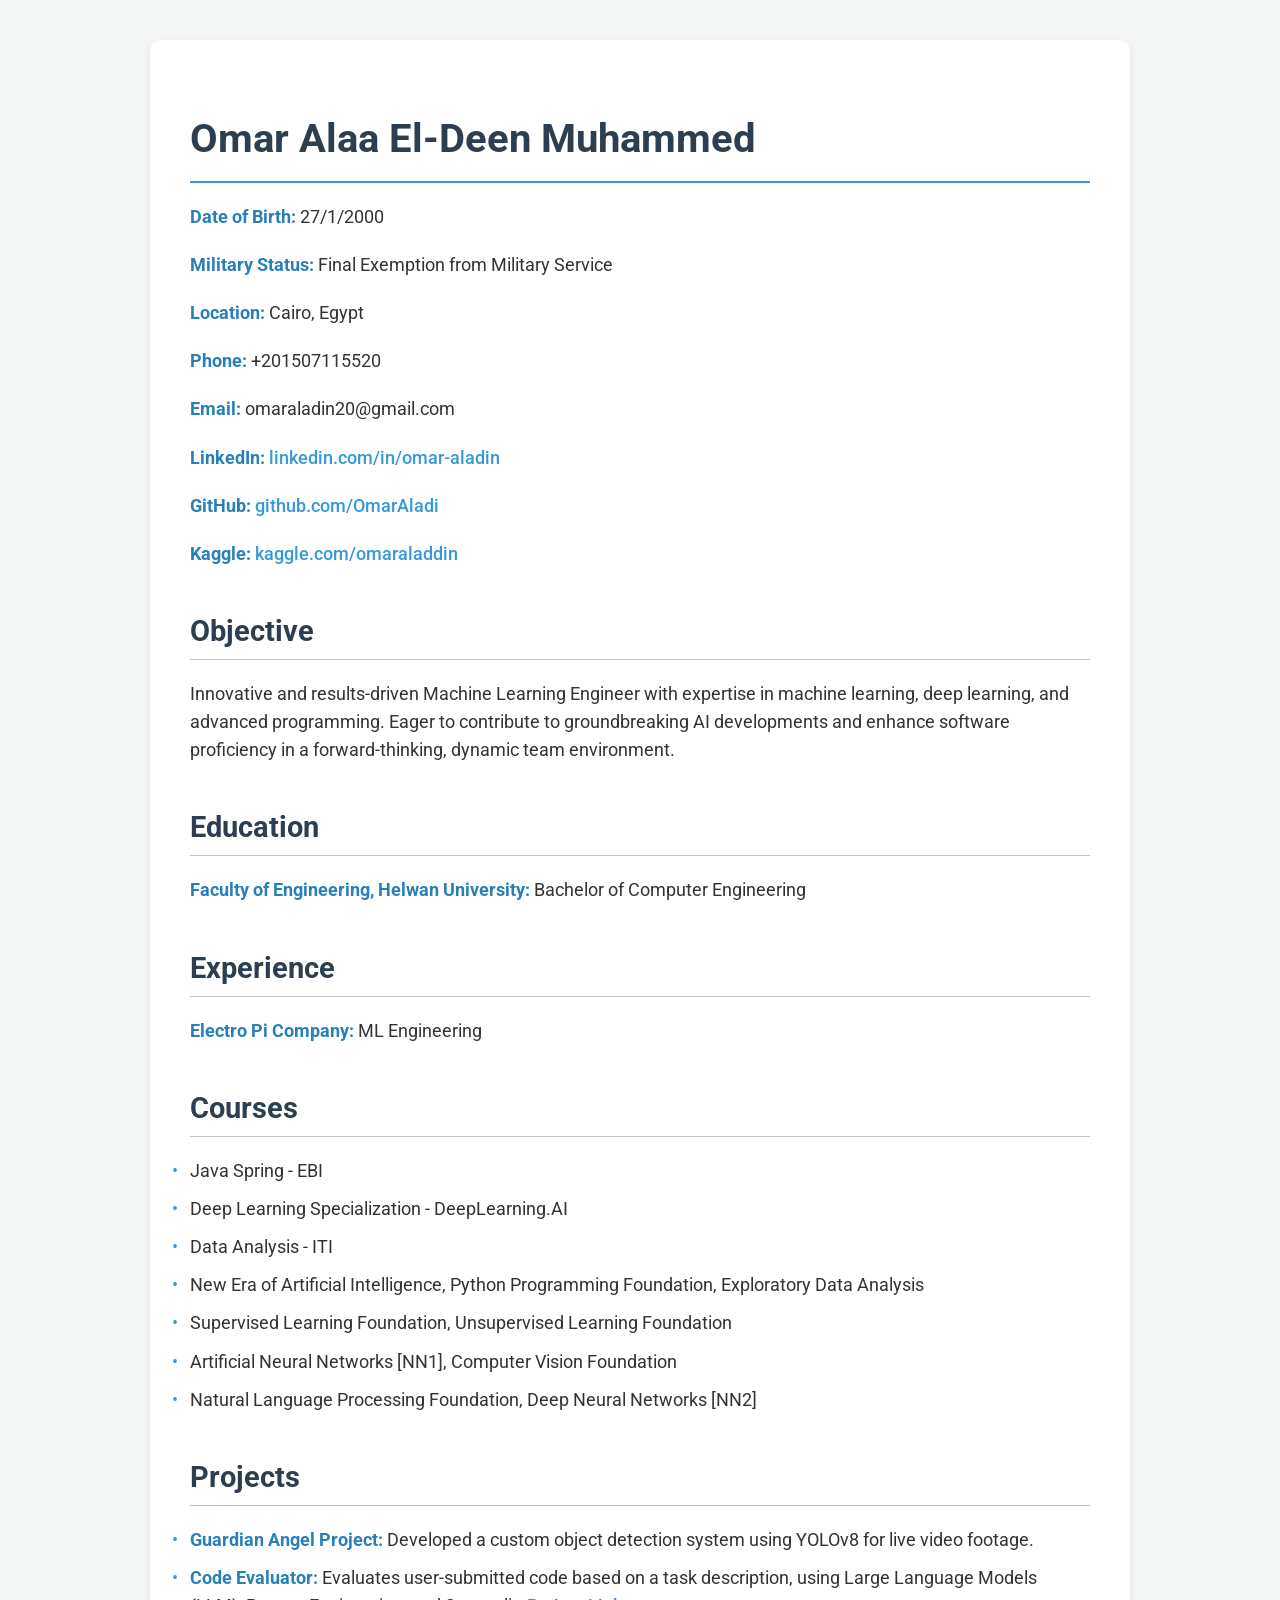
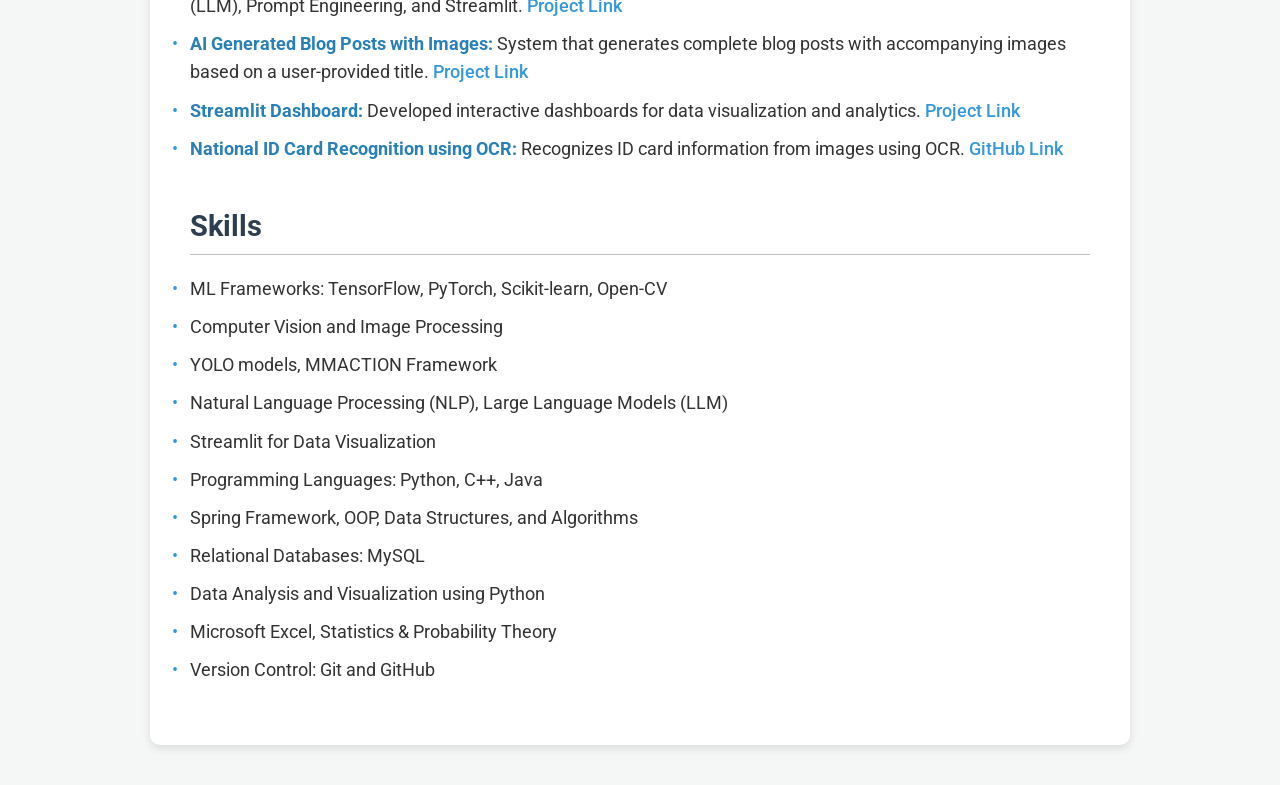
==== index.html @ e7fbd995 "Update index.html" ====
<!DOCTYPE html>
<html lang="en">
<head>
    <meta charset="UTF-8">
    <meta name="viewport" content="width=device-width, initial-scale=1.0">
    <meta http-equiv="X-UA-Compatible" content="ie=edge">
    <title>Omar Alaa El-Deen Muhammed - CV</title>
    <link href="https://fonts.googleapis.com/css2?family=Roboto:wght@400;500;700&display=swap" rel="stylesheet">
    <link rel="stylesheet" href="styles.css">
</head>
<body>
    <div class="container">
        <h1>Omar Alaa El-Deen Muhammed</h1>
        <p><strong>Date of Birth:</strong> 27/1/2000</p>
        <p><strong>Military Status:</strong> Final Exemption from Military Service</p>
        <p><strong>Location:</strong> Cairo, Egypt</p>
        <p><strong>Phone:</strong> +201507115520</p>
        <p><strong>Email:</strong> omaraladin20@gmail.com</p>
        <p><strong>LinkedIn:</strong> <a href="https://www.linkedin.com/in/omar-aladin/">linkedin.com/in/omar-aladin</a></p>
        <p><strong>GitHub:</strong> <a href="https://github.com/OmarAladi">github.com/OmarAladi</a></p>
        <p><strong>Kaggle:</strong> <a href="https://www.kaggle.com/omaraladdin">kaggle.com/omaraladdin</a></p>
        
        <h2>Objective</h2>
        <p>Innovative and results-driven Machine Learning Engineer with expertise in machine learning, deep learning, and advanced programming. Eager to contribute to groundbreaking AI developments and enhance software proficiency in a forward-thinking, dynamic team environment.</p>
        
        <h2>Education</h2>
        <p><strong>Faculty of Engineering, Helwan University:</strong> Bachelor of Computer Engineering</p>
        
        <h2>Experience</h2>
        <p><strong>Electro Pi Company:</strong> ML Engineering</p>
        
        <h2>Courses</h2>
        <ul>
            <li>Java Spring - EBI</li>
            <li>Deep Learning Specialization - DeepLearning.AI</li>
            <li>Data Analysis - ITI</li>
            <li>New Era of Artificial Intelligence, Python Programming Foundation, Exploratory Data Analysis</li>
            <li>Supervised Learning Foundation, Unsupervised Learning Foundation</li>
            <li>Artificial Neural Networks [NN1], Computer Vision Foundation</li>
            <li>Natural Language Processing Foundation, Deep Neural Networks [NN2]</li>
        </ul>
        
        <h2>Projects</h2>
        <ul>
            <li><strong>Guardian Angel Project:</strong> Developed a custom object detection system using YOLOv8 for live video footage.</li>
            <li><strong>Code Evaluator:</strong> Evaluates user-submitted code based on a task description, using Large Language Models (LLM), Prompt Engineering, and Streamlit. <a href="https://colab.research.google.com/drive/1_5b4Rm7CIrfnYwWWE14Vo4qvQUPVs8oF?usp=sharing">Project Link</a></li>
            <li><strong>AI Generated Blog Posts with Images:</strong> System that generates complete blog posts with accompanying images based on a user-provided title. <a href="https://colab.research.google.com/drive/1nRB_uBbHyVtW0oxpbiqh7F8wkP08DDpY?usp=drive_link">Project Link</a></li>
            <li><strong>Streamlit Dashboard:</strong> Developed interactive dashboards for data visualization and analytics. <a href="https://drive.google.com/drive/folders/1CLEYONPaHRPM6afLbDZYNGp6xS1i6_3S?usp=sharing">Project Link</a></li>
            <li><strong>National ID Card Recognition using OCR:</strong> Recognizes ID card information from images using OCR. <a href="https://github.com/OmarAladi/National-ID-Card-Recognition-using-OCR">GitHub Link</a></li>
        </ul>
        
        <h2>Skills</h2>
        <ul>
            <li>ML Frameworks: TensorFlow, PyTorch, Scikit-learn, Open-CV</li>
            <li>Computer Vision and Image Processing</li>
            <li>YOLO models, MMACTION Framework</li>
            <li>Natural Language Processing (NLP), Large Language Models (LLM)</li>
            <li>Streamlit for Data Visualization</li>
            <li>Programming Languages: Python, C++, Java</li>
            <li>Spring Framework, OOP, Data Structures, and Algorithms</li>
            <li>Relational Databases: MySQL</li>
            <li>Data Analysis and Visualization using Python</li>
            <li>Microsoft Excel, Statistics & Probability Theory</li>
            <li>Version Control: Git and GitHub</li>
        </ul>
    </div>
</body>
</html>
---- styles.css ----
/* إعدادات عامة */
body {
    font-family: 'Roboto', Arial, sans-serif;
    background-color: #f4f7f6;
    margin: 0;
    padding: 0;
    color: #333;
    line-height: 1.6;
}

/* إعدادات الحاوية الرئيسية */
.container {
    width: 80%;
    max-width: 900px;
    margin: 40px auto;
    background-color: white;
    box-shadow: 0 4px 8px rgba(0, 0, 0, 0.1);
    padding: 40px;
    border-radius: 10px;
}

/* إعدادات العناوين */
h1, h2 {
    color: #2c3e50;
    font-weight: 700;
    margin-bottom: 20px;
}

h1 {
    font-size: 2.5em;
    border-bottom: 2px solid #3498db;
    padding-bottom: 10px;
}

h2 {
    font-size: 1.8em;
    margin-top: 40px;
    padding-bottom: 5px;
    border-bottom: 1px solid #bdc3c7;
}

/* إعدادات الفقرات */
p, ul {
    margin-bottom: 20px;
    font-size: 1.1em;
}

/* إعدادات الروابط */
a {
    color: #3498db;
    text-decoration: none;
    font-weight: 500;
}

a:hover {
    text-decoration: underline;
}

/* إعدادات القائمة */
ul {
    list-style-type: none;
    padding: 0;
}

ul li::before {
    content: "•";
    color: #3498db;
    display: inline-block;
    width: 1em;
    margin-left: -1em;
}

li {
    margin-bottom: 10px;
}

/* إعدادات الفقرات المهمة */
strong {
    color: #2980b9;
}

/* تهيئة الحاوية للفقرات */
.section {
    margin-bottom: 40px;
}

/* إعدادات الجداول مثل المهارات */
.skills-table {
    width: 100%;
    border-collapse: collapse;
}

.skills-table th, .skills-table td {
    padding: 10px;
    text-align: left;
    border-bottom: 1px solid #ecf0f1;
}

.skills-table th {
    background-color: #3498db;
    color: white;
}

.skills-table td {
    background-color: #ecf0f1;
    color: #333;
}

/* إعدادات للتأثيرات البصرية */
.container {
    animation: fadeIn 1.5s ease;
}

@keyframes fadeIn {
    from {
        opacity: 0;
        transform: translateY(20px);
    }
    to {
        opacity: 1;
        transform: translateY(0);
    }
}
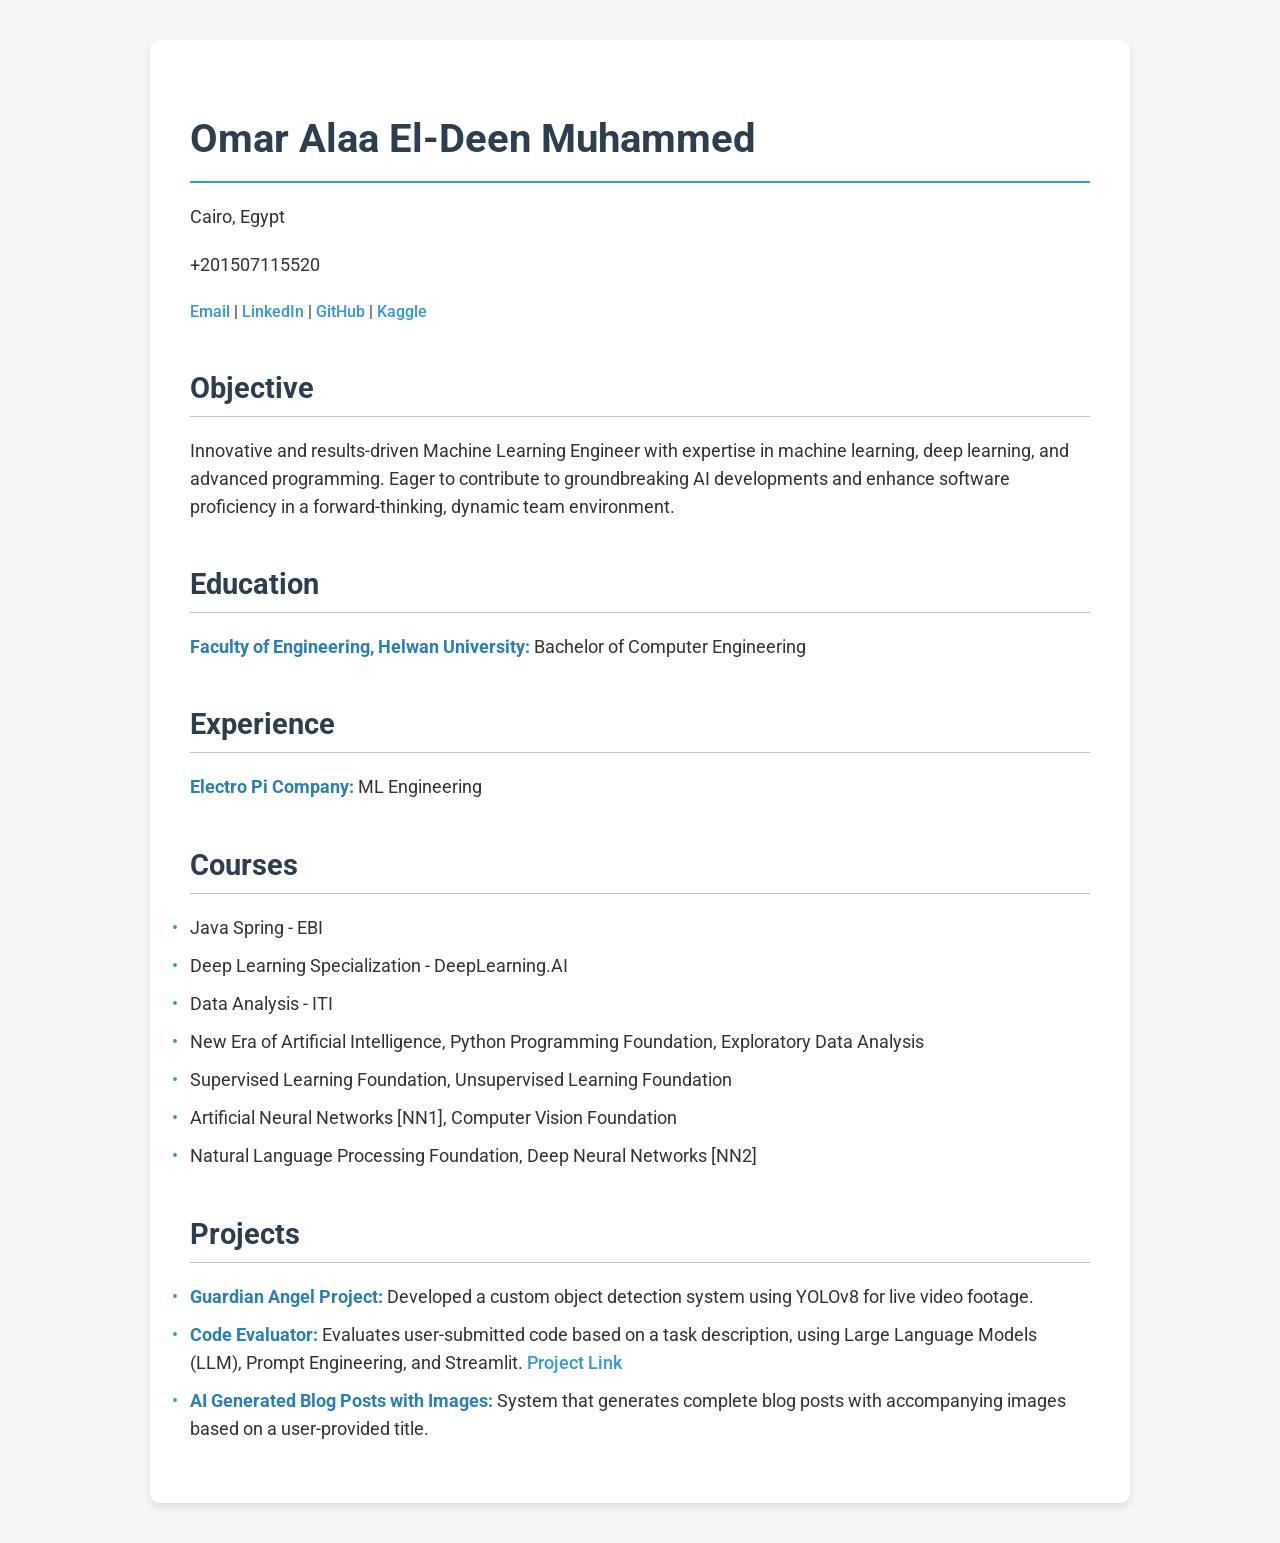
==== commit 8669495e: "Update index.html" ====
--- a/index.html
+++ b/index.html
@@ -10,16 +10,21 @@
 </head>
 <body>
     <div class="container">
-        <h1>Omar Alaa El-Deen Muhammed</h1>
-        <p><strong>Date of Birth:</strong> 27/1/2000</p>
-        <p><strong>Military Status:</strong> Final Exemption from Military Service</p>
-        <p><strong>Location:</strong> Cairo, Egypt</p>
-        <p><strong>Phone:</strong> +201507115520</p>
-        <p><strong>Email:</strong> omaraladin20@gmail.com</p>
-        <p><strong>LinkedIn:</strong> <a href="https://www.linkedin.com/in/omar-aladin/">linkedin.com/in/omar-aladin</a></p>
-        <p><strong>GitHub:</strong> <a href="https://github.com/OmarAladi">github.com/OmarAladi</a></p>
-        <p><strong>Kaggle:</strong> <a href="https://www.kaggle.com/omaraladdin">kaggle.com/omaraladdin</a></p>
+        <!-- الاسم والمعلومات الأساسية -->
+        <div class="header">
+            <h1>Omar Alaa El-Deen Muhammed</h1>
+            <p>Cairo, Egypt</p>
+            <p>+201507115520</p>
+        </div>
         
+        <!-- الروابط بشكل منظم -->
+        <div class="links">
+            <a href="mailto:omaraladin20@gmail.com">Email</a> |
+            <a href="https://www.linkedin.com/in/omar-aladin/" target="_blank">LinkedIn</a> |
+            <a href="https://github.com/OmarAladi" target="_blank">GitHub</a> |
+            <a href="https://www.kaggle.com/omaraladdin" target="_blank">Kaggle</a>
+        </div>
+
         <h2>Objective</h2>
         <p>Innovative and results-driven Machine Learning Engineer with expertise in machine learning, deep learning, and advanced programming. Eager to contribute to groundbreaking AI developments and enhance software proficiency in a forward-thinking, dynamic team environment.</p>
         
@@ -44,25 +49,4 @@
         <ul>
             <li><strong>Guardian Angel Project:</strong> Developed a custom object detection system using YOLOv8 for live video footage.</li>
             <li><strong>Code Evaluator:</strong> Evaluates user-submitted code based on a task description, using Large Language Models (LLM), Prompt Engineering, and Streamlit. <a href="https://colab.research.google.com/drive/1_5b4Rm7CIrfnYwWWE14Vo4qvQUPVs8oF?usp=sharing">Project Link</a></li>
-            <li><strong>AI Generated Blog Posts with Images:</strong> System that generates complete blog posts with accompanying images based on a user-provided title. <a href="https://colab.research.google.com/drive/1nRB_uBbHyVtW0oxpbiqh7F8wkP08DDpY?usp=drive_link">Project Link</a></li>
-            <li><strong>Streamlit Dashboard:</strong> Developed interactive dashboards for data visualization and analytics. <a href="https://drive.google.com/drive/folders/1CLEYONPaHRPM6afLbDZYNGp6xS1i6_3S?usp=sharing">Project Link</a></li>
-            <li><strong>National ID Card Recognition using OCR:</strong> Recognizes ID card information from images using OCR. <a href="https://github.com/OmarAladi/National-ID-Card-Recognition-using-OCR">GitHub Link</a></li>
-        </ul>
-        
-        <h2>Skills</h2>
-        <ul>
-            <li>ML Frameworks: TensorFlow, PyTorch, Scikit-learn, Open-CV</li>
-            <li>Computer Vision and Image Processing</li>
-            <li>YOLO models, MMACTION Framework</li>
-            <li>Natural Language Processing (NLP), Large Language Models (LLM)</li>
-            <li>Streamlit for Data Visualization</li>
-            <li>Programming Languages: Python, C++, Java</li>
-            <li>Spring Framework, OOP, Data Structures, and Algorithms</li>
-            <li>Relational Databases: MySQL</li>
-            <li>Data Analysis and Visualization using Python</li>
-            <li>Microsoft Excel, Statistics & Probability Theory</li>
-            <li>Version Control: Git and GitHub</li>
-        </ul>
-    </div>
-</body>
-</html>
+            <li><strong>AI Generated Blog Posts with Images:</strong> System that generates complete blog posts with accompanying images based on a user-provided title. <a href="https://colab.research.google.com/drive/1nRB_uBbHyVtW0oxpbiqh7F8wkP08DDp
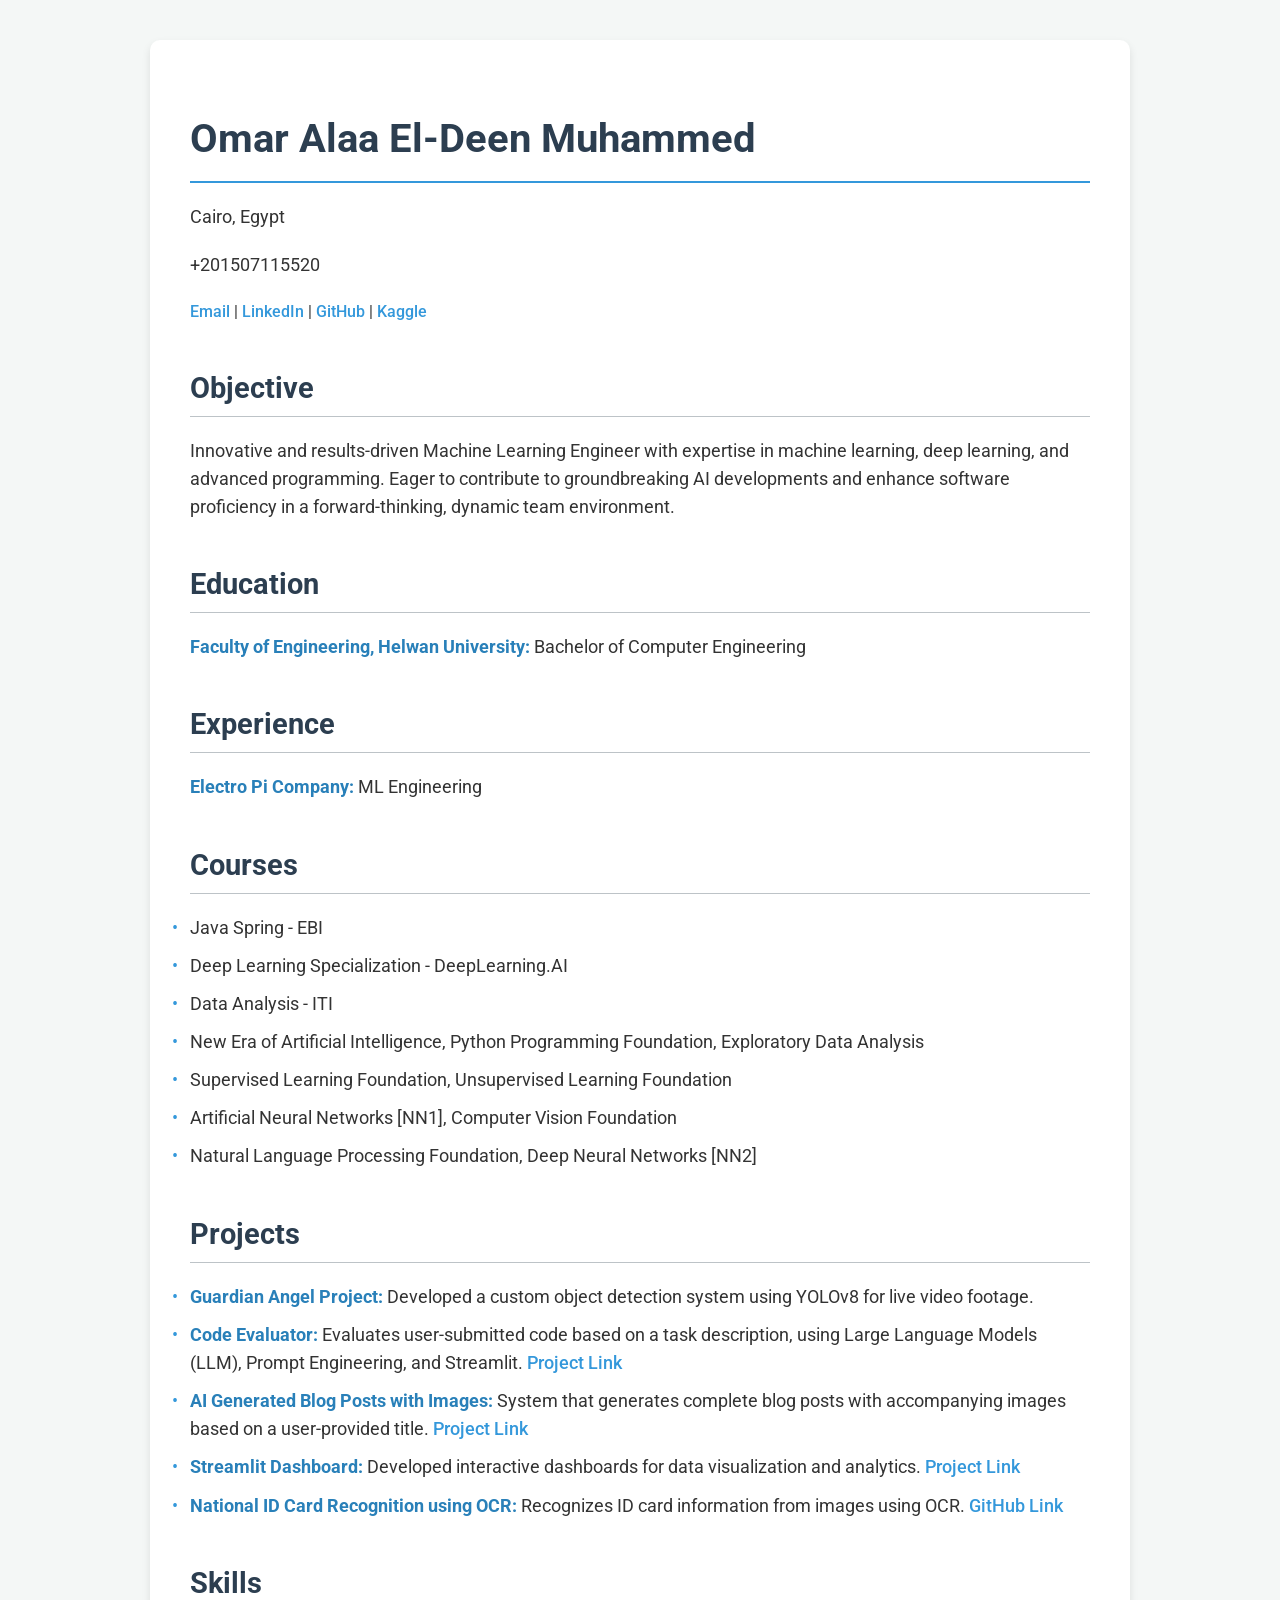
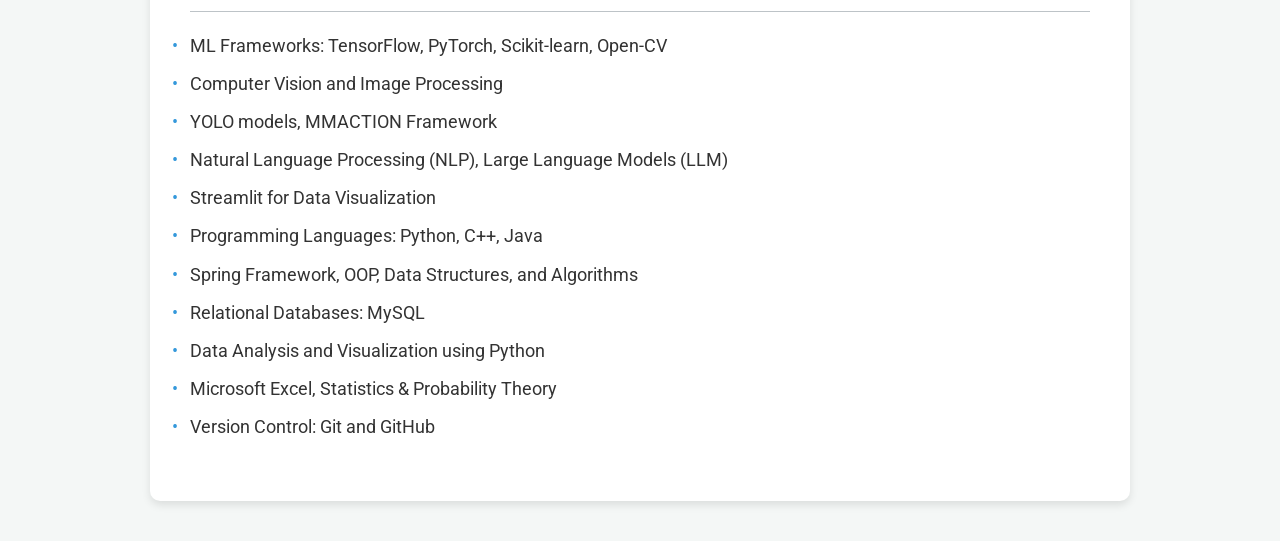
==== commit 131074b8: "Update index.html" ====
--- a/index.html
+++ b/index.html
@@ -49,4 +49,25 @@
         <ul>
             <li><strong>Guardian Angel Project:</strong> Developed a custom object detection system using YOLOv8 for live video footage.</li>
             <li><strong>Code Evaluator:</strong> Evaluates user-submitted code based on a task description, using Large Language Models (LLM), Prompt Engineering, and Streamlit. <a href="https://colab.research.google.com/drive/1_5b4Rm7CIrfnYwWWE14Vo4qvQUPVs8oF?usp=sharing">Project Link</a></li>
-            <li><strong>AI Generated Blog Posts with Images:</strong> System that generates complete blog posts with accompanying images based on a user-provided title. <a href="https://colab.research.google.com/drive/1nRB_uBbHyVtW0oxpbiqh7F8wkP08DDp
+            <li><strong>AI Generated Blog Posts with Images:</strong> System that generates complete blog posts with accompanying images based on a user-provided title. <a href="https://colab.research.google.com/drive/1nRB_uBbHyVtW0oxpbiqh7F8wkP08DDpY?usp=drive_link">Project Link</a></li>
+            <li><strong>Streamlit Dashboard:</strong> Developed interactive dashboards for data visualization and analytics. <a href="https://drive.google.com/drive/folders/1CLEYONPaHRPM6afLbDZYNGp6xS1i6_3S?usp=sharing">Project Link</a></li>
+            <li><strong>National ID Card Recognition using OCR:</strong> Recognizes ID card information from images using OCR. <a href="https://github.com/OmarAladi/National-ID-Card-Recognition-using-OCR">GitHub Link</a></li>
+        </ul>
+        
+        <h2>Skills</h2>
+        <ul>
+            <li>ML Frameworks: TensorFlow, PyTorch, Scikit-learn, Open-CV</li>
+            <li>Computer Vision and Image Processing</li>
+            <li>YOLO models, MMACTION Framework</li>
+            <li>Natural Language Processing (NLP), Large Language Models (LLM)</li>
+            <li>Streamlit for Data Visualization</li>
+            <li>Programming Languages: Python, C++, Java</li>
+            <li>Spring Framework, OOP, Data Structures, and Algorithms</li>
+            <li>Relational Databases: MySQL</li>
+            <li>Data Analysis and Visualization using Python</li>
+            <li>Microsoft Excel, Statistics & Probability Theory</li>
+            <li>Version Control: Git and GitHub</li>
+        </ul>
+    </div>
+</body>
+</html>
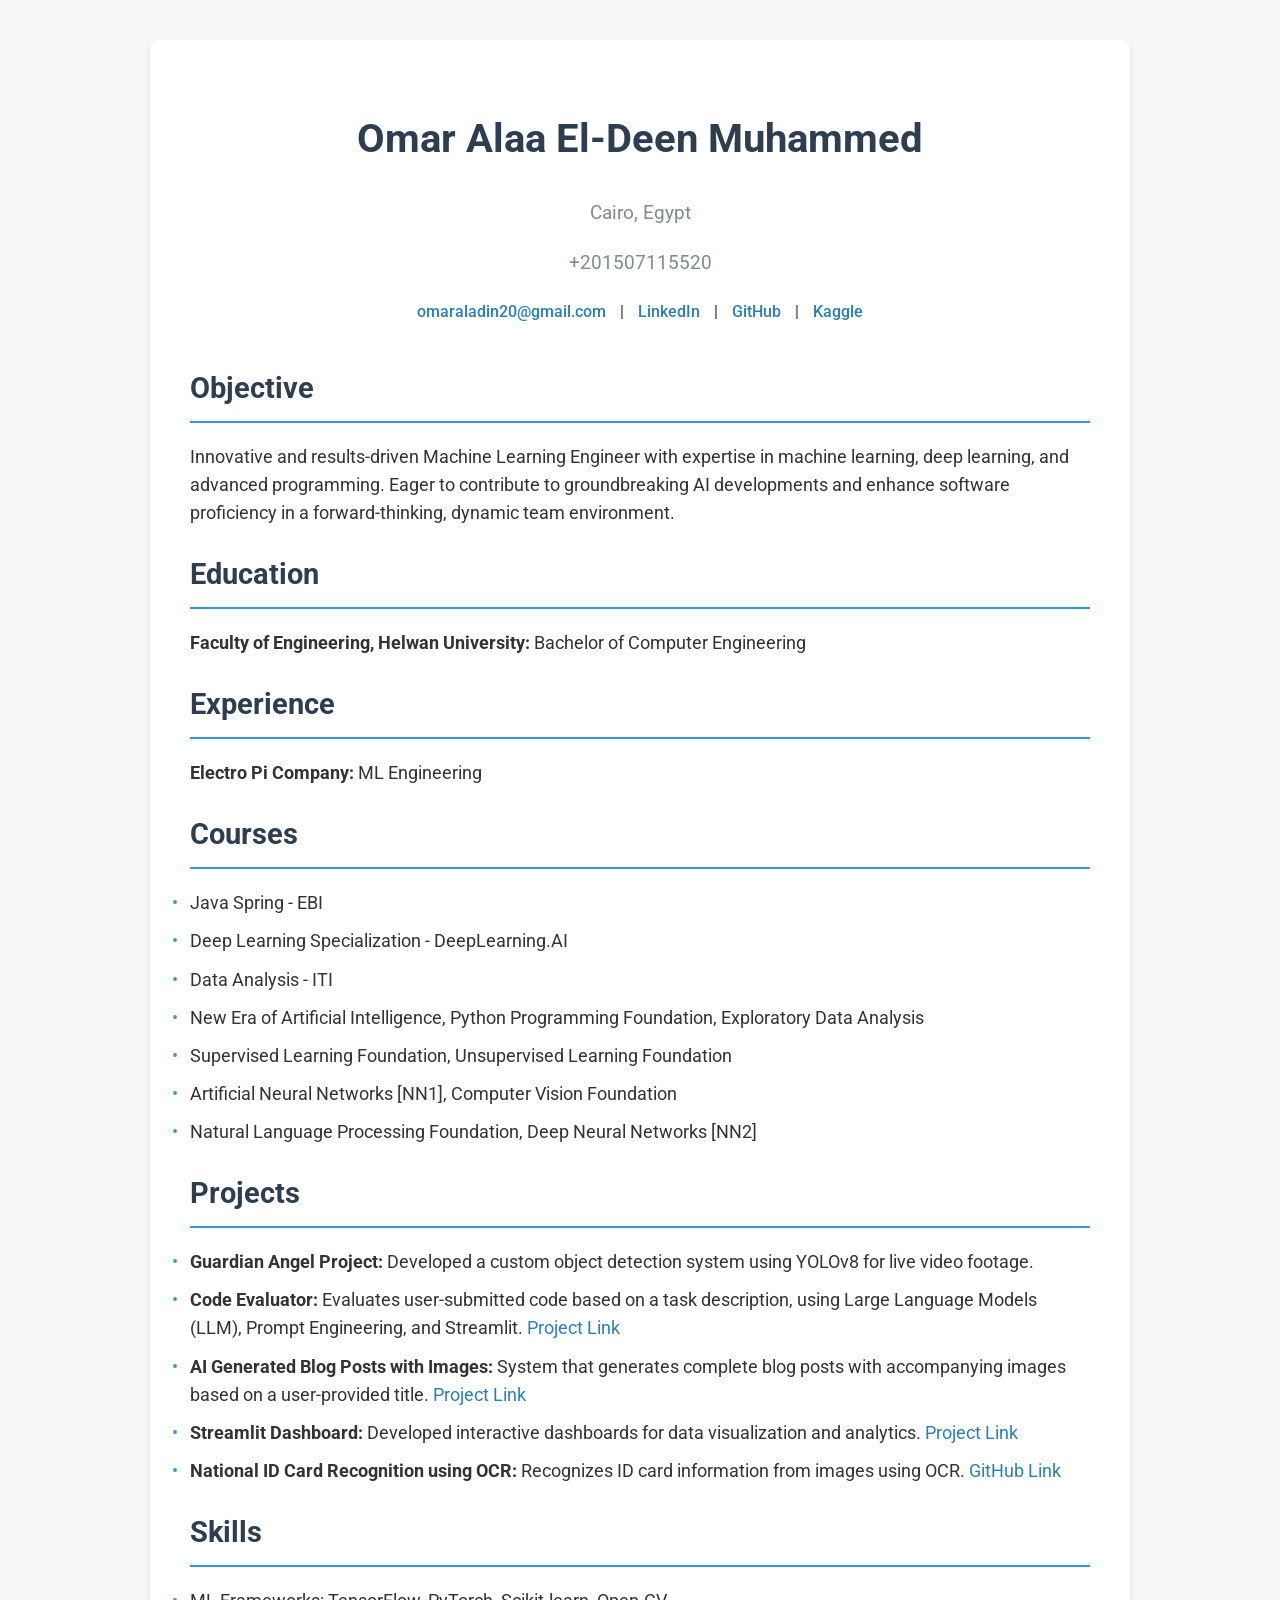
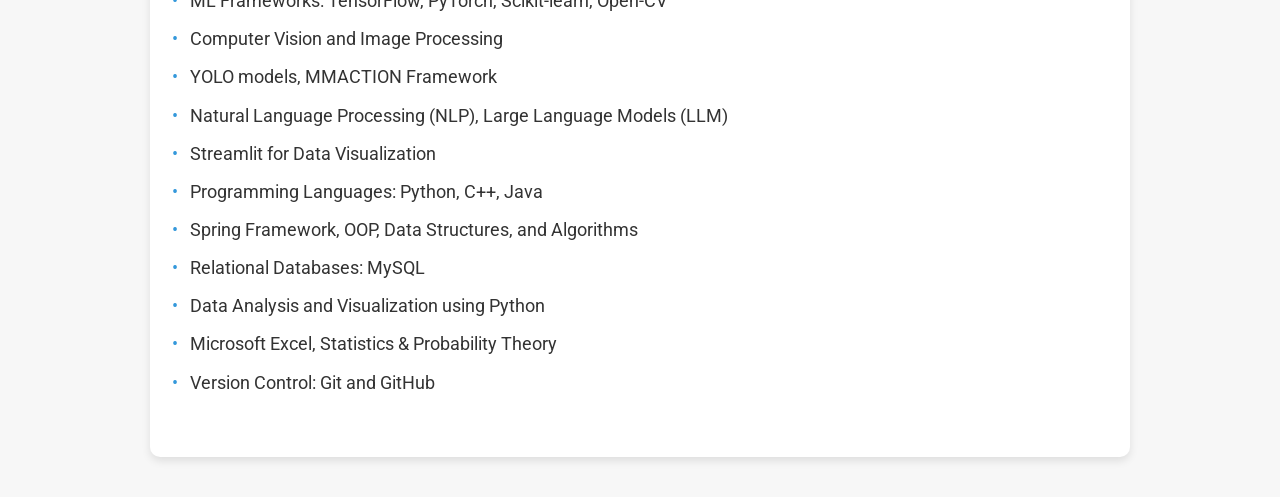
==== commit af02179b: "Update index.html" ====
--- a/index.html
+++ b/index.html
@@ -10,16 +10,14 @@
 </head>
 <body>
     <div class="container">
-        <!-- الاسم والمعلومات الأساسية -->
         <div class="header">
             <h1>Omar Alaa El-Deen Muhammed</h1>
             <p>Cairo, Egypt</p>
             <p>+201507115520</p>
         </div>
-        
-        <!-- الروابط بشكل منظم -->
-        <div class="links">
-            <a href="mailto:omaraladin20@gmail.com">Email</a> |
+
+        <div class="contact-info">
+            <a href="mailto:omaraladin20@gmail.com">omaraladin20@gmail.com</a> |
             <a href="https://www.linkedin.com/in/omar-aladin/" target="_blank">LinkedIn</a> |
             <a href="https://github.com/OmarAladi" target="_blank">GitHub</a> |
             <a href="https://www.kaggle.com/omaraladdin" target="_blank">Kaggle</a>
@@ -48,10 +46,10 @@
         <h2>Projects</h2>
         <ul>
             <li><strong>Guardian Angel Project:</strong> Developed a custom object detection system using YOLOv8 for live video footage.</li>
-            <li><strong>Code Evaluator:</strong> Evaluates user-submitted code based on a task description, using Large Language Models (LLM), Prompt Engineering, and Streamlit. <a href="https://colab.research.google.com/drive/1_5b4Rm7CIrfnYwWWE14Vo4qvQUPVs8oF?usp=sharing">Project Link</a></li>
-            <li><strong>AI Generated Blog Posts with Images:</strong> System that generates complete blog posts with accompanying images based on a user-provided title. <a href="https://colab.research.google.com/drive/1nRB_uBbHyVtW0oxpbiqh7F8wkP08DDpY?usp=drive_link">Project Link</a></li>
-            <li><strong>Streamlit Dashboard:</strong> Developed interactive dashboards for data visualization and analytics. <a href="https://drive.google.com/drive/folders/1CLEYONPaHRPM6afLbDZYNGp6xS1i6_3S?usp=sharing">Project Link</a></li>
-            <li><strong>National ID Card Recognition using OCR:</strong> Recognizes ID card information from images using OCR. <a href="https://github.com/OmarAladi/National-ID-Card-Recognition-using-OCR">GitHub Link</a></li>
+            <li><strong>Code Evaluator:</strong> Evaluates user-submitted code based on a task description, using Large Language Models (LLM), Prompt Engineering, and Streamlit. <a href="https://colab.research.google.com/drive/1_5b4Rm7CIrfnYwWWE14Vo4qvQUPVs8oF?usp=sharing" target="_blank">Project Link</a></li>
+            <li><strong>AI Generated Blog Posts with Images:</strong> System that generates complete blog posts with accompanying images based on a user-provided title. <a href="https://colab.research.google.com/drive/1nRB_uBbHyVtW0oxpbiqh7F8wkP08DDpY?usp=drive_link" target="_blank">Project Link</a></li>
+            <li><strong>Streamlit Dashboard:</strong> Developed interactive dashboards for data visualization and analytics. <a href="https://drive.google.com/drive/folders/1CLEYONPaHRPM6afLbDZYNGp6xS1i6_3S?usp=sharing" target="_blank">Project Link</a></li>
+            <li><strong>National ID Card Recognition using OCR:</strong> Recognizes ID card information from images using OCR. <a href="https://github.com/OmarAladi/National-ID-Card-Recognition-using-OCR" target="_blank">GitHub Link</a></li>
         </ul>
         
         <h2>Skills</h2>
--- a/styles.css
+++ b/styles.css
@@ -1,7 +1,7 @@
 /* إعدادات عامة */
 body {
     font-family: 'Roboto', Arial, sans-serif;
-    background-color: #f4f7f6;
+    background-color: #f7f7f7;
     margin: 0;
     padding: 0;
     color: #333;
@@ -19,44 +19,57 @@
     border-radius: 10px;
 }
 
+/* إعدادات العنوان الرئيسي */
+.header {
+    text-align: center;
+    margin-bottom: 20px;
+}
+
+.header h1 {
+    font-size: 2.5em;
+    font-weight: 700;
+    color: #2c3e50;
+}
+
+.header p {
+    font-size: 1.2em;
+    color: #7f8c8d;
+}
+
+/* إعدادات الروابط */
+.contact-info {
+    text-align: center;
+    margin-bottom: 40px;
+}
+
+.contact-info a {
+    color: #2980b9;
+    text-decoration: none;
+    margin: 0 10px;
+    font-weight: 500;
+}
+
+.contact-info a:hover {
+    text-decoration: underline;
+}
+
 /* إعدادات العناوين */
-h1, h2 {
+h2 {
     color: #2c3e50;
     font-weight: 700;
     margin-bottom: 20px;
-}
-
-h1 {
-    font-size: 2.5em;
+    font-size: 1.8em;
     border-bottom: 2px solid #3498db;
     padding-bottom: 10px;
 }
 
-h2 {
-    font-size: 1.8em;
-    margin-top: 40px;
-    padding-bottom: 5px;
-    border-bottom: 1px solid #bdc3c7;
-}
-
-/* إعدادات الفقرات */
+/* إعدادات الفقرات والقوائم */
 p, ul {
     margin-bottom: 20px;
     font-size: 1.1em;
 }
 
-/* إعدادات الروابط */
-a {
-    color: #3498db;
-    text-decoration: none;
-    font-weight: 500;
-}
-
-a:hover {
-    text-decoration: underline;
-}
-
-/* إعدادات القائمة */
+/* إعدادات القوائم */
 ul {
     list-style-type: none;
     padding: 0;
@@ -74,50 +87,12 @@
     margin-bottom: 10px;
 }
 
-/* إعدادات الفقرات المهمة */
-strong {
+/* إعدادات الروابط في المشاريع */
+ul li a {
     color: #2980b9;
+    text-decoration: none;
 }
 
-/* تهيئة الحاوية للفقرات */
-.section {
-    margin-bottom: 40px;
+ul li a:hover {
+    text-decoration: underline;
 }
-
-/* إعدادات الجداول مثل المهارات */
-.skills-table {
-    width: 100%;
-    border-collapse: collapse;
-}
-
-.skills-table th, .skills-table td {
-    padding: 10px;
-    text-align: left;
-    border-bottom: 1px solid #ecf0f1;
-}
-
-.skills-table th {
-    background-color: #3498db;
-    color: white;
-}
-
-.skills-table td {
-    background-color: #ecf0f1;
-    color: #333;
-}
-
-/* إعدادات للتأثيرات البصرية */
-.container {
-    animation: fadeIn 1.5s ease;
-}
-
-@keyframes fadeIn {
-    from {
-        opacity: 0;
-        transform: translateY(20px);
-    }
-    to {
-        opacity: 1;
-        transform: translateY(0);
-    }
-}
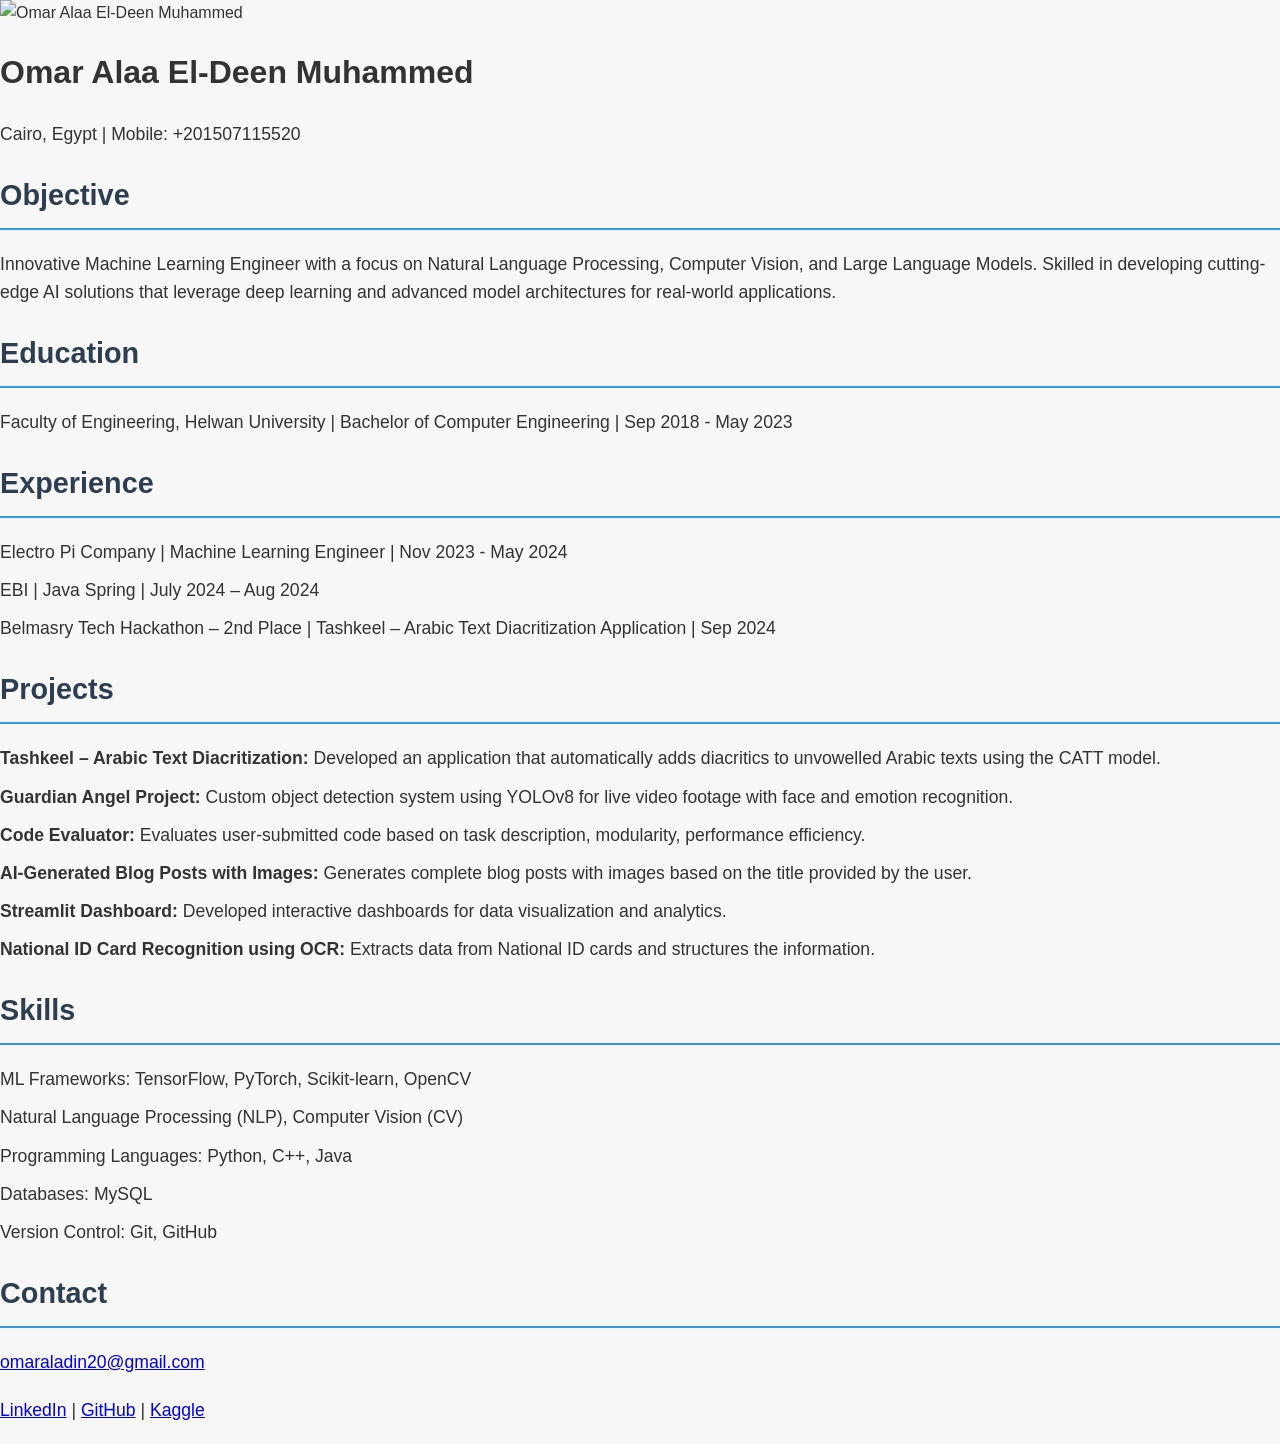
==== commit ebfc5e58: "Update index.html" ====
--- a/index.html
+++ b/index.html
@@ -4,68 +4,63 @@
     <meta charset="UTF-8">
     <meta name="viewport" content="width=device-width, initial-scale=1.0">
     <meta http-equiv="X-UA-Compatible" content="ie=edge">
-    <title>Omar Alaa El-Deen Muhammed - CV</title>
-    <link href="https://fonts.googleapis.com/css2?family=Roboto:wght@400;500;700&display=swap" rel="stylesheet">
+    <title>Omar Alaa El-Deen Muhammed</title>
     <link rel="stylesheet" href="styles.css">
 </head>
 <body>
-    <div class="container">
-        <div class="header">
-            <h1>Omar Alaa El-Deen Muhammed</h1>
-            <p>Cairo, Egypt</p>
-            <p>+201507115520</p>
-        </div>
+    <header>
+        <img src="your_image.jpg" alt="Omar Alaa El-Deen Muhammed">
+        <h1>Omar Alaa El-Deen Muhammed</h1>
+        <p>Cairo, Egypt | Mobile: +201507115520</p>
+    </header>
+    
+    <section id="objective">
+        <h2>Objective</h2>
+        <p>Innovative Machine Learning Engineer with a focus on Natural Language Processing, Computer Vision, and Large Language Models. Skilled in developing cutting-edge AI solutions that leverage deep learning and advanced model architectures for real-world applications.</p>
+    </section>
+    
+    <section id="education">
+        <h2>Education</h2>
+        <p>Faculty of Engineering, Helwan University | Bachelor of Computer Engineering | Sep 2018 - May 2023</p>
+    </section>
 
-        <div class="contact-info">
-            <a href="mailto:omaraladin20@gmail.com">omaraladin20@gmail.com</a> |
-            <a href="https://www.linkedin.com/in/omar-aladin/" target="_blank">LinkedIn</a> |
-            <a href="https://github.com/OmarAladi" target="_blank">GitHub</a> |
-            <a href="https://www.kaggle.com/omaraladdin" target="_blank">Kaggle</a>
-        </div>
+    <section id="experience">
+        <h2>Experience</h2>
+        <ul>
+            <li>Electro Pi Company | Machine Learning Engineer | Nov 2023 - May 2024</li>
+            <li>EBI | Java Spring | July 2024 – Aug 2024</li>
+            <li>Belmasry Tech Hackathon – 2nd Place | Tashkeel – Arabic Text Diacritization Application | Sep 2024</li>
+        </ul>
+    </section>
 
-        <h2>Objective</h2>
-        <p>Innovative and results-driven Machine Learning Engineer with expertise in machine learning, deep learning, and advanced programming. Eager to contribute to groundbreaking AI developments and enhance software proficiency in a forward-thinking, dynamic team environment.</p>
-        
-        <h2>Education</h2>
-        <p><strong>Faculty of Engineering, Helwan University:</strong> Bachelor of Computer Engineering</p>
-        
-        <h2>Experience</h2>
-        <p><strong>Electro Pi Company:</strong> ML Engineering</p>
-        
-        <h2>Courses</h2>
-        <ul>
-            <li>Java Spring - EBI</li>
-            <li>Deep Learning Specialization - DeepLearning.AI</li>
-            <li>Data Analysis - ITI</li>
-            <li>New Era of Artificial Intelligence, Python Programming Foundation, Exploratory Data Analysis</li>
-            <li>Supervised Learning Foundation, Unsupervised Learning Foundation</li>
-            <li>Artificial Neural Networks [NN1], Computer Vision Foundation</li>
-            <li>Natural Language Processing Foundation, Deep Neural Networks [NN2]</li>
-        </ul>
-        
+    <section id="projects">
         <h2>Projects</h2>
         <ul>
-            <li><strong>Guardian Angel Project:</strong> Developed a custom object detection system using YOLOv8 for live video footage.</li>
-            <li><strong>Code Evaluator:</strong> Evaluates user-submitted code based on a task description, using Large Language Models (LLM), Prompt Engineering, and Streamlit. <a href="https://colab.research.google.com/drive/1_5b4Rm7CIrfnYwWWE14Vo4qvQUPVs8oF?usp=sharing" target="_blank">Project Link</a></li>
-            <li><strong>AI Generated Blog Posts with Images:</strong> System that generates complete blog posts with accompanying images based on a user-provided title. <a href="https://colab.research.google.com/drive/1nRB_uBbHyVtW0oxpbiqh7F8wkP08DDpY?usp=drive_link" target="_blank">Project Link</a></li>
-            <li><strong>Streamlit Dashboard:</strong> Developed interactive dashboards for data visualization and analytics. <a href="https://drive.google.com/drive/folders/1CLEYONPaHRPM6afLbDZYNGp6xS1i6_3S?usp=sharing" target="_blank">Project Link</a></li>
-            <li><strong>National ID Card Recognition using OCR:</strong> Recognizes ID card information from images using OCR. <a href="https://github.com/OmarAladi/National-ID-Card-Recognition-using-OCR" target="_blank">GitHub Link</a></li>
+            <li><b>Tashkeel – Arabic Text Diacritization:</b> Developed an application that automatically adds diacritics to unvowelled Arabic texts using the CATT model.</li>
+            <li><b>Guardian Angel Project:</b> Custom object detection system using YOLOv8 for live video footage with face and emotion recognition.</li>
+            <li><b>Code Evaluator:</b> Evaluates user-submitted code based on task description, modularity, performance efficiency.</li>
+            <li><b>AI-Generated Blog Posts with Images:</b> Generates complete blog posts with images based on the title provided by the user.</li>
+            <li><b>Streamlit Dashboard:</b> Developed interactive dashboards for data visualization and analytics.</li>
+            <li><b>National ID Card Recognition using OCR:</b> Extracts data from National ID cards and structures the information.</li>
         </ul>
-        
+    </section>
+
+    <section id="skills">
         <h2>Skills</h2>
         <ul>
-            <li>ML Frameworks: TensorFlow, PyTorch, Scikit-learn, Open-CV</li>
-            <li>Computer Vision and Image Processing</li>
-            <li>YOLO models, MMACTION Framework</li>
-            <li>Natural Language Processing (NLP), Large Language Models (LLM)</li>
-            <li>Streamlit for Data Visualization</li>
+            <li>ML Frameworks: TensorFlow, PyTorch, Scikit-learn, OpenCV</li>
+            <li>Natural Language Processing (NLP), Computer Vision (CV)</li>
             <li>Programming Languages: Python, C++, Java</li>
-            <li>Spring Framework, OOP, Data Structures, and Algorithms</li>
-            <li>Relational Databases: MySQL</li>
-            <li>Data Analysis and Visualization using Python</li>
-            <li>Microsoft Excel, Statistics & Probability Theory</li>
-            <li>Version Control: Git and GitHub</li>
+            <li>Databases: MySQL</li>
+            <li>Version Control: Git, GitHub</li>
         </ul>
-    </div>
+    </section>
+
+    <section id="contact">
+        <h2>Contact</h2>
+        <p><a href="mailto:omaraladin20@gmail.com">omaraladin20@gmail.com</a></p>
+        <p><a href="https://www.linkedin.com/in/omar-aladin" target="_blank">LinkedIn</a> | <a href="https://github.com/OmarAladi" target="_blank">GitHub</a> | <a href="https://kaggle.com/omaraladdin" target="_blank">Kaggle</a></p>
+    </section>
+
 </body>
 </html>
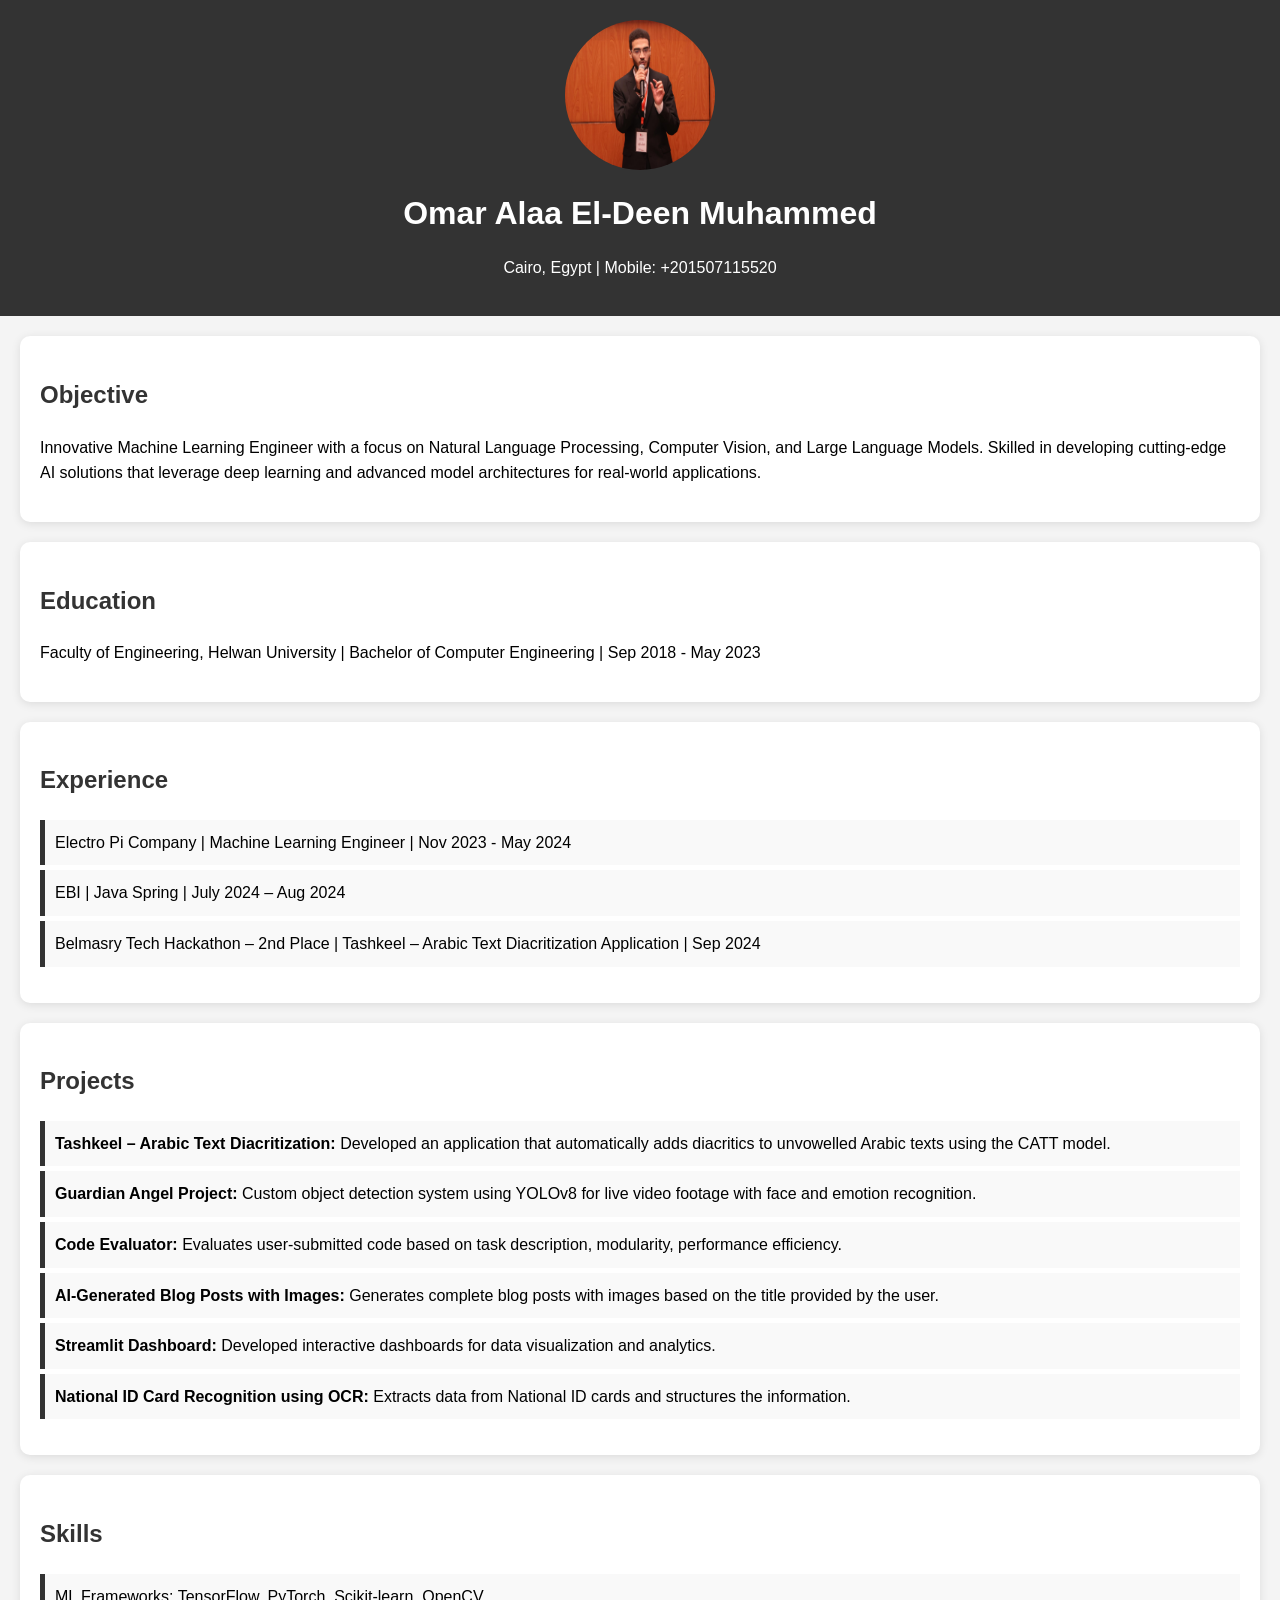
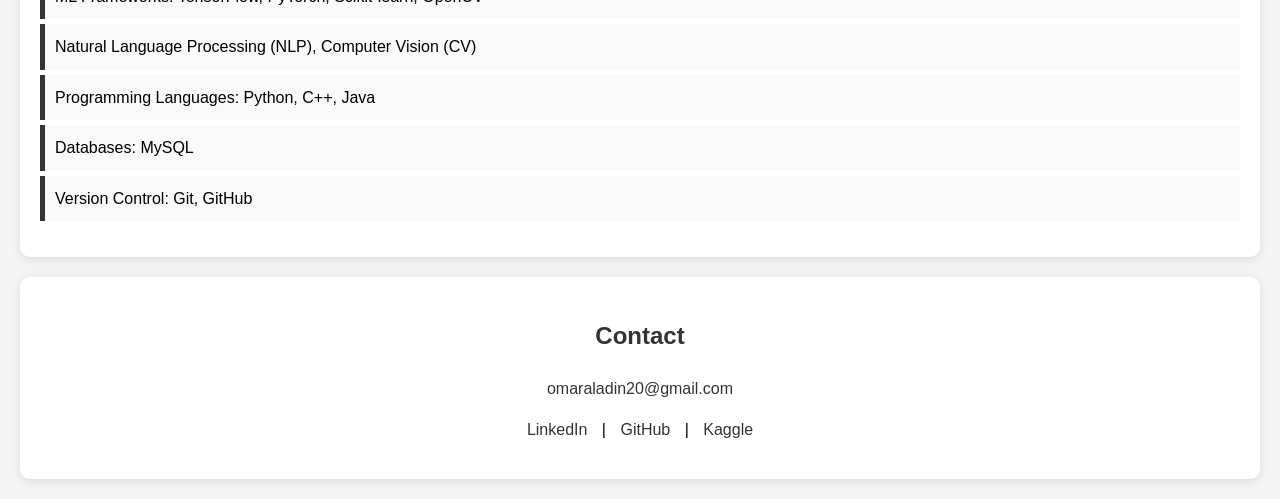
==== commit 399b51fd: "Update index.html" ====
--- a/index.html
+++ b/index.html
@@ -9,7 +9,7 @@
 </head>
 <body>
     <header>
-        <img src="your_image.jpg" alt="Omar Alaa El-Deen Muhammed">
+        <img src="your_image.jfif" alt="Omar Alaa El-Deen Muhammed">
         <h1>Omar Alaa El-Deen Muhammed</h1>
         <p>Cairo, Egypt | Mobile: +201507115520</p>
     </header>
--- a/styles.css
+++ b/styles.css
@@ -1,98 +1,67 @@
-/* إعدادات عامة */
 body {
-    font-family: 'Roboto', Arial, sans-serif;
-    background-color: #f7f7f7;
+    font-family: 'Arial', sans-serif;
+    line-height: 1.6;
+    background-color: #f4f4f4;
     margin: 0;
     padding: 0;
-    color: #333;
-    line-height: 1.6;
 }
 
-/* إعدادات الحاوية الرئيسية */
-.container {
-    width: 80%;
-    max-width: 900px;
-    margin: 40px auto;
-    background-color: white;
-    box-shadow: 0 4px 8px rgba(0, 0, 0, 0.1);
-    padding: 40px;
-    border-radius: 10px;
+header {
+    background: #333;
+    color: white;
+    padding: 20px;
+    text-align: center;
 }
 
-/* إعدادات العنوان الرئيسي */
-.header {
-    text-align: center;
-    margin-bottom: 20px;
+header img {
+    border-radius: 50%;
+    width: 150px;
+    height: 150px;
 }
 
-.header h1 {
-    font-size: 2.5em;
-    font-weight: 700;
-    color: #2c3e50;
+h1 {
+    margin: 0;
+    padding-top: 10px;
 }
 
-.header p {
-    font-size: 1.2em;
-    color: #7f8c8d;
+section {
+    padding: 20px;
+    margin: 20px;
+    background: white;
+    border-radius: 10px;
+    box-shadow: 0 2px 10px rgba(0,0,0,0.1);
 }
 
-/* إعدادات الروابط */
-.contact-info {
-    text-align: center;
-    margin-bottom: 40px;
+h2 {
+    color: #333;
 }
 
-.contact-info a {
-    color: #2980b9;
-    text-decoration: none;
-    margin: 0 10px;
-    font-weight: 500;
-}
-
-.contact-info a:hover {
-    text-decoration: underline;
-}
-
-/* إعدادات العناوين */
-h2 {
-    color: #2c3e50;
-    font-weight: 700;
-    margin-bottom: 20px;
-    font-size: 1.8em;
-    border-bottom: 2px solid #3498db;
-    padding-bottom: 10px;
-}
-
-/* إعدادات الفقرات والقوائم */
-p, ul {
-    margin-bottom: 20px;
-    font-size: 1.1em;
-}
-
-/* إعدادات القوائم */
 ul {
     list-style-type: none;
     padding: 0;
 }
 
-ul li::before {
-    content: "•";
-    color: #3498db;
-    display: inline-block;
-    width: 1em;
-    margin-left: -1em;
+ul li {
+    background: #f9f9f9;
+    padding: 10px;
+    margin-bottom: 5px;
+    border-left: 5px solid #333;
 }
 
-li {
-    margin-bottom: 10px;
-}
-
-/* إعدادات الروابط في المشاريع */
-ul li a {
-    color: #2980b9;
+a {
+    color: #333;
     text-decoration: none;
 }
 
-ul li a:hover {
-    text-decoration: underline;
+a:hover {
+    color: #007BFF;
 }
+
+#contact {
+    text-align: center;
+}
+
+#contact a {
+    display: inline-block;
+    margin: 0 10px;
+}
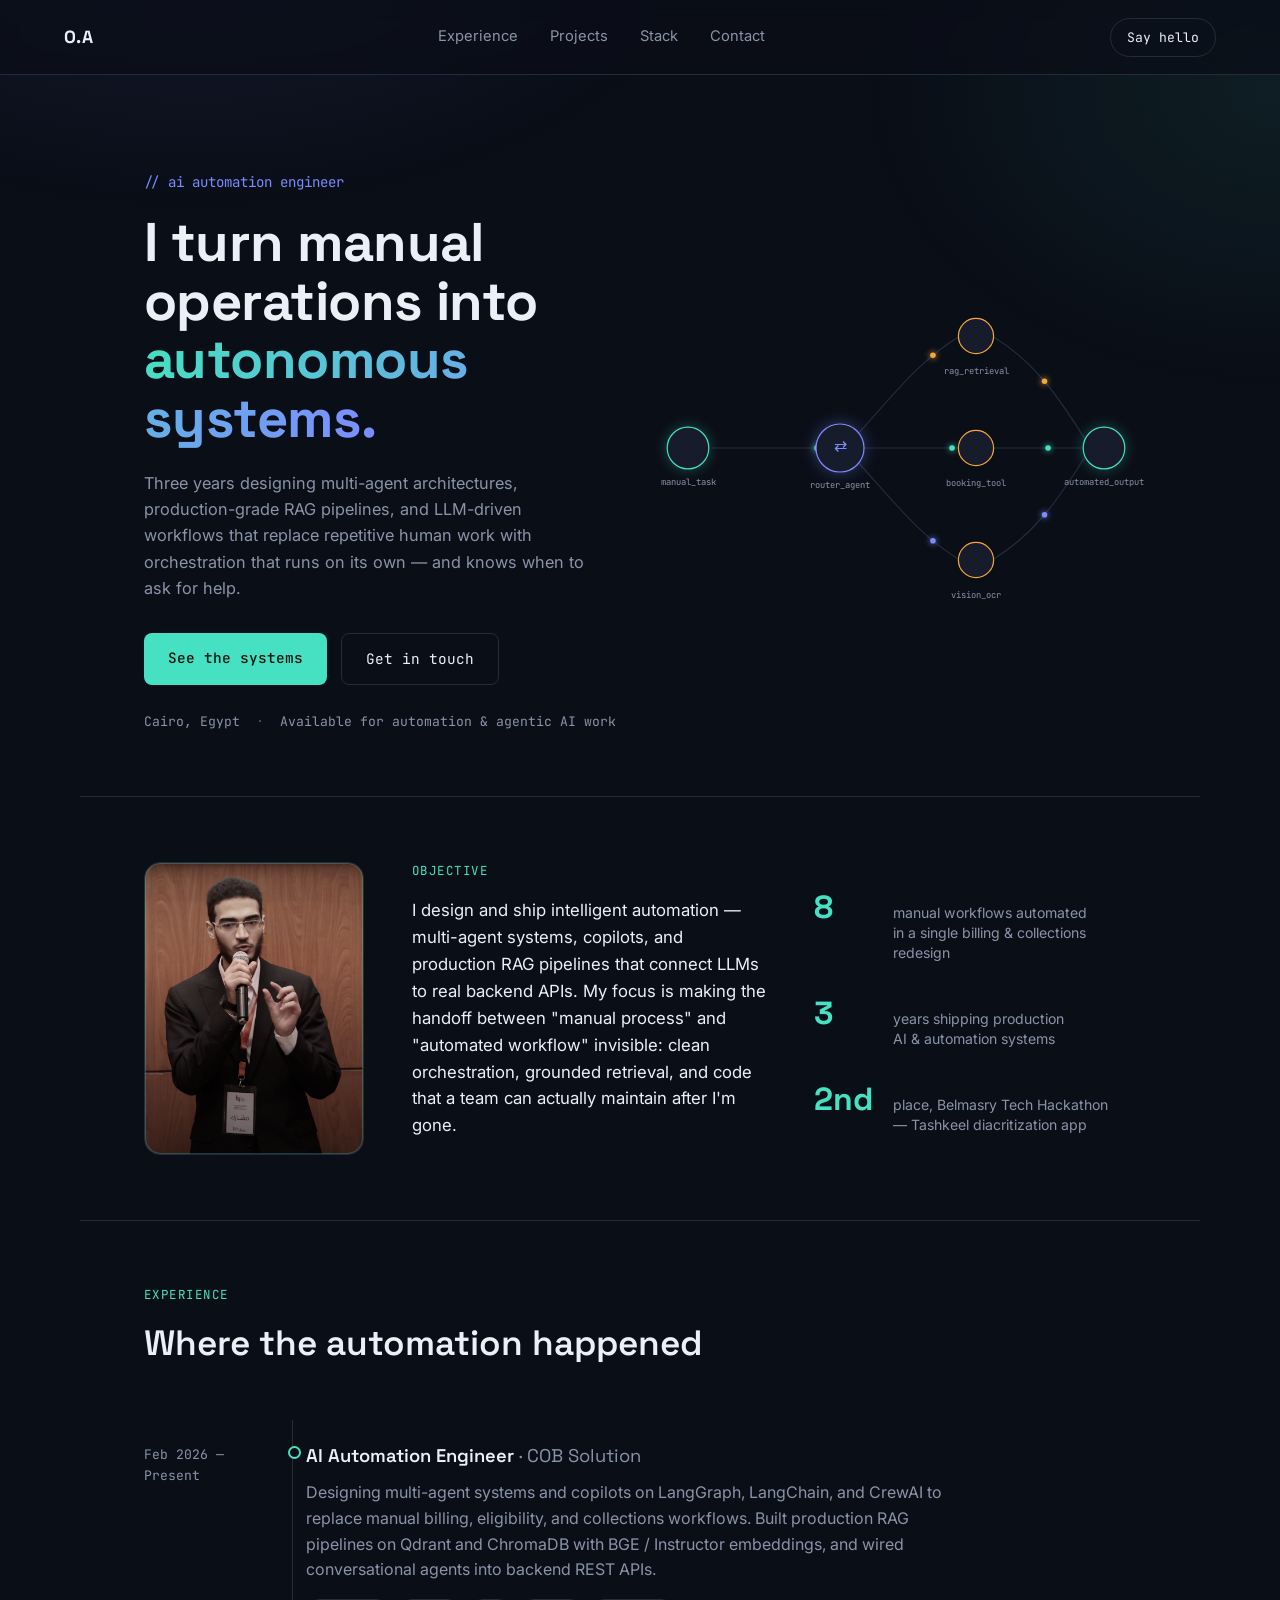
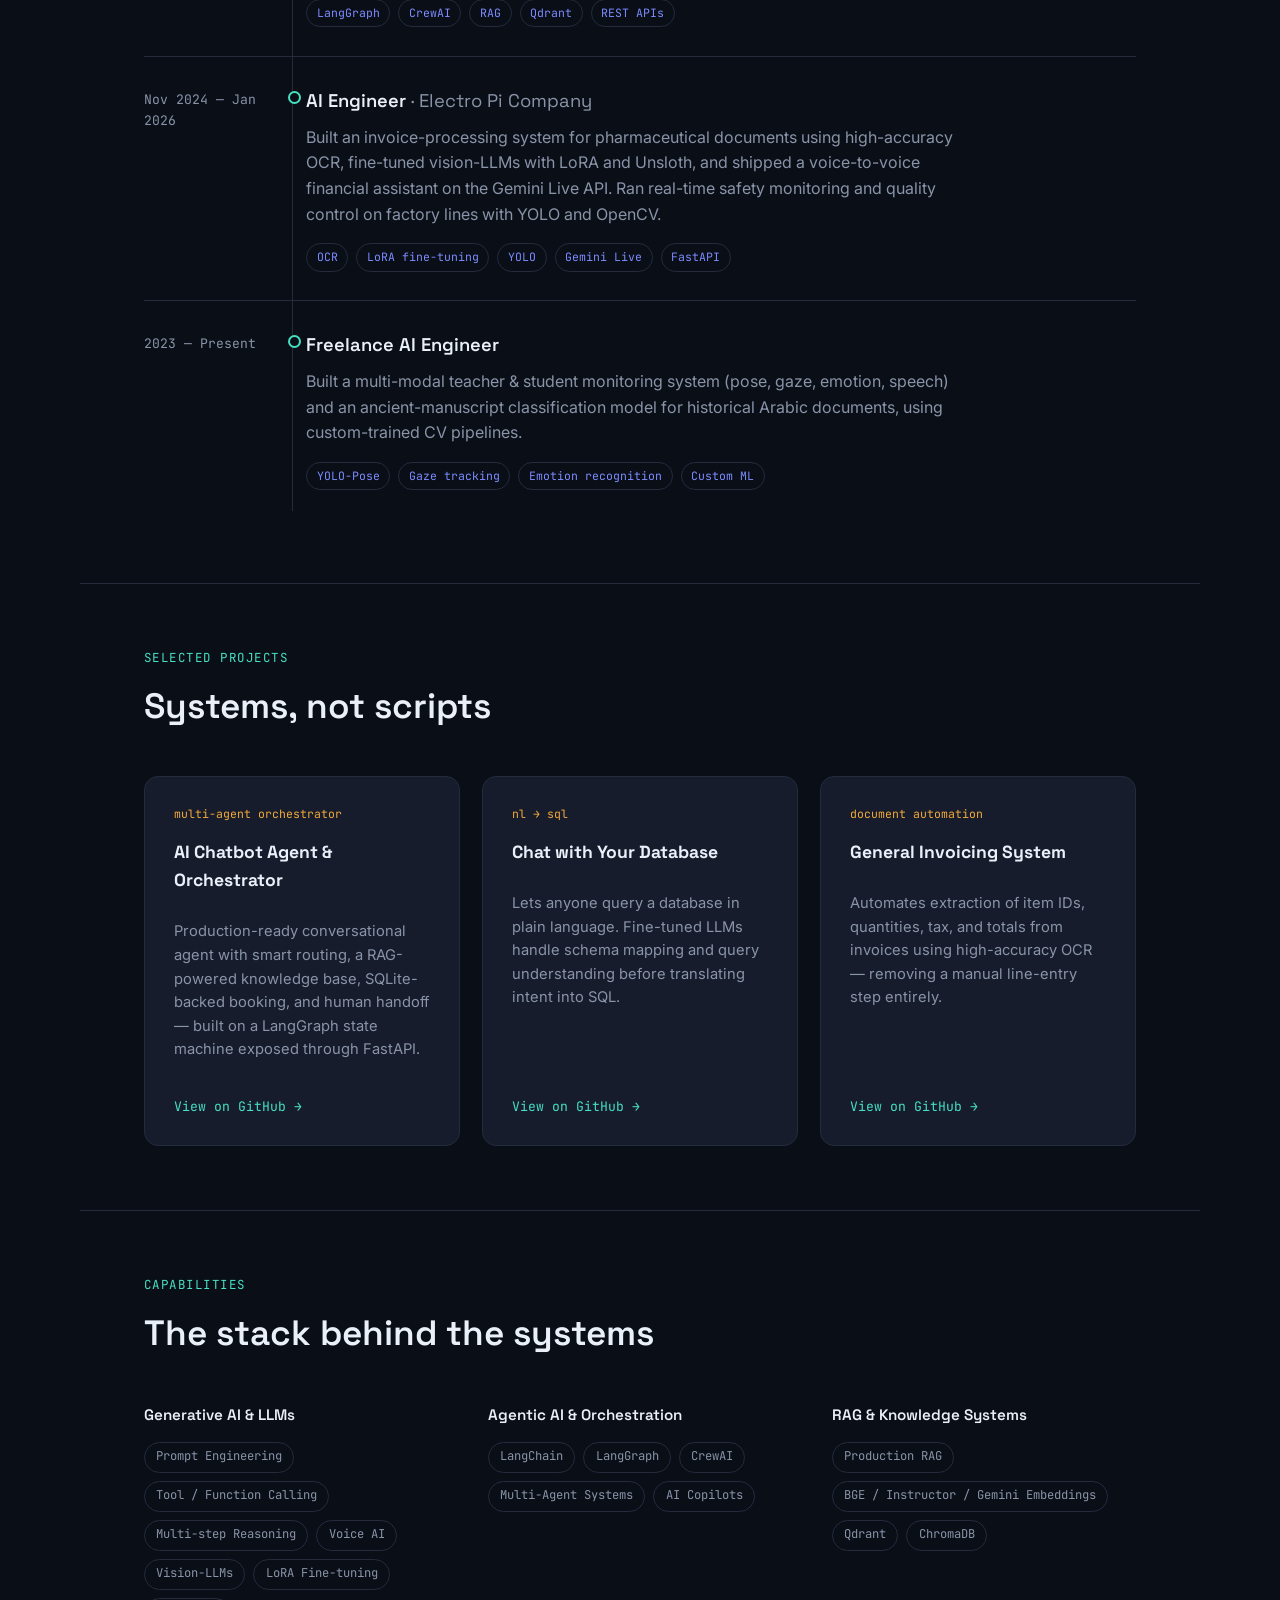
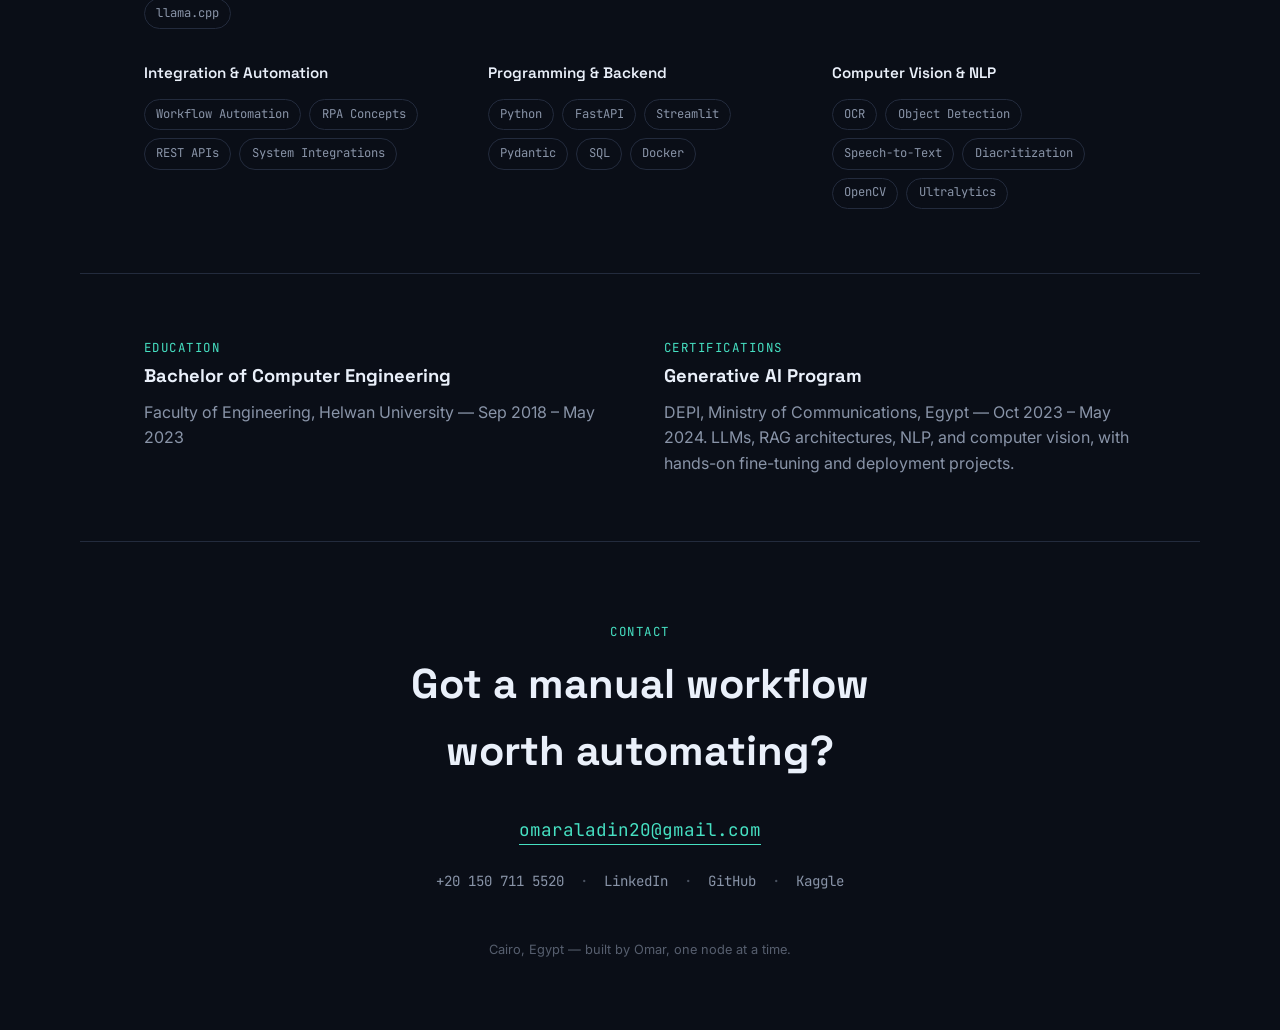
==== commit a8dec0ac: "Add files via upload" ====
--- a/index.html
+++ b/index.html
@@ -1,66 +1,303 @@
 <!DOCTYPE html>
 <html lang="en">
 <head>
-    <meta charset="UTF-8">
-    <meta name="viewport" content="width=device-width, initial-scale=1.0">
-    <meta http-equiv="X-UA-Compatible" content="ie=edge">
-    <title>Omar Alaa El-Deen Muhammed</title>
-    <link rel="stylesheet" href="styles.css">
+<meta charset="UTF-8">
+<meta name="viewport" content="width=device-width, initial-scale=1.0">
+<title>Omar Alaa El-Deen — AI Automation Engineer</title>
+<meta name="description" content="Omar Alaa El-Deen — AI Automation Engineer building multi-agent systems, RAG pipelines, and production automation.">
+<link rel="preconnect" href="https://fonts.googleapis.com">
+<link rel="preconnect" href="https://fonts.gstatic.com" crossorigin>
+<link href="https://fonts.googleapis.com/css2?family=Space+Grotesk:wght@400;500;600;700&family=Inter:wght@400;500;600&family=JetBrains+Mono:wght@400;500&display=swap" rel="stylesheet">
+<link rel="stylesheet" href="styles.css">
 </head>
 <body>
-    <header>
-        <img src="your_image.jfif" alt="Omar Alaa El-Deen Muhammed">
-        <h1>Omar Alaa El-Deen Muhammed</h1>
-        <p>Cairo, Egypt | Mobile: +201507115520</p>
-    </header>
-    
-    <section id="objective">
-        <h2>Objective</h2>
-        <p>Innovative Machine Learning Engineer with a focus on Natural Language Processing, Computer Vision, and Large Language Models. Skilled in developing cutting-edge AI solutions that leverage deep learning and advanced model architectures for real-world applications.</p>
-    </section>
-    
-    <section id="education">
-        <h2>Education</h2>
-        <p>Faculty of Engineering, Helwan University | Bachelor of Computer Engineering | Sep 2018 - May 2023</p>
-    </section>
-
-    <section id="experience">
-        <h2>Experience</h2>
-        <ul>
-            <li>Electro Pi Company | Machine Learning Engineer | Nov 2023 - May 2024</li>
-            <li>EBI | Java Spring | July 2024 – Aug 2024</li>
-            <li>Belmasry Tech Hackathon – 2nd Place | Tashkeel – Arabic Text Diacritization Application | Sep 2024</li>
-        </ul>
-    </section>
-
-    <section id="projects">
-        <h2>Projects</h2>
-        <ul>
-            <li><b>Tashkeel – Arabic Text Diacritization:</b> Developed an application that automatically adds diacritics to unvowelled Arabic texts using the CATT model.</li>
-            <li><b>Guardian Angel Project:</b> Custom object detection system using YOLOv8 for live video footage with face and emotion recognition.</li>
-            <li><b>Code Evaluator:</b> Evaluates user-submitted code based on task description, modularity, performance efficiency.</li>
-            <li><b>AI-Generated Blog Posts with Images:</b> Generates complete blog posts with images based on the title provided by the user.</li>
-            <li><b>Streamlit Dashboard:</b> Developed interactive dashboards for data visualization and analytics.</li>
-            <li><b>National ID Card Recognition using OCR:</b> Extracts data from National ID cards and structures the information.</li>
-        </ul>
-    </section>
-
-    <section id="skills">
-        <h2>Skills</h2>
-        <ul>
-            <li>ML Frameworks: TensorFlow, PyTorch, Scikit-learn, OpenCV</li>
-            <li>Natural Language Processing (NLP), Computer Vision (CV)</li>
-            <li>Programming Languages: Python, C++, Java</li>
-            <li>Databases: MySQL</li>
-            <li>Version Control: Git, GitHub</li>
-        </ul>
-    </section>
-
-    <section id="contact">
-        <h2>Contact</h2>
-        <p><a href="mailto:omaraladin20@gmail.com">omaraladin20@gmail.com</a></p>
-        <p><a href="https://www.linkedin.com/in/omar-aladin" target="_blank">LinkedIn</a> | <a href="https://github.com/OmarAladi" target="_blank">GitHub</a> | <a href="https://kaggle.com/omaraladdin" target="_blank">Kaggle</a></p>
-    </section>
-
+
+<div class="grain"></div>
+
+<nav class="nav">
+  <a href="#top" class="nav__mark">O.A</a>
+  <div class="nav__links">
+    <a href="#work">Experience</a>
+    <a href="#projects">Projects</a>
+    <a href="#stack">Stack</a>
+    <a href="#contact">Contact</a>
+  </div>
+  <a href="mailto:omaraladin20@gmail.com" class="nav__cta">Say hello</a>
+</nav>
+
+<header class="hero" id="top">
+  <div class="hero__text">
+    <p class="eyebrow">// ai automation engineer</p>
+    <h1 class="hero__title">
+      I turn manual<br>
+      operations into<br>
+      <span class="hero__title-accent">autonomous systems.</span>
+    </h1>
+    <p class="hero__sub">
+      Three years designing multi-agent architectures, production-grade RAG pipelines,
+      and LLM-driven workflows that replace repetitive human work with orchestration
+      that runs on its own — and knows when to ask for help.
+    </p>
+    <div class="hero__actions">
+      <a href="#projects" class="btn btn--primary">See the systems</a>
+      <a href="#contact" class="btn btn--ghost">Get in touch</a>
+    </div>
+    <div class="hero__meta">
+      <span>Cairo, Egypt</span>
+      <span class="dot">·</span>
+      <span>Available for automation &amp; agentic AI work</span>
+    </div>
+  </div>
+
+  <div class="hero__graph" aria-hidden="true">
+    <svg viewBox="0 0 600 520" xmlns="http://www.w3.org/2000/svg" class="orchestration">
+      <!-- connecting paths -->
+      <path id="p-in-router" class="edge" d="M70,260 C140,260 150,260 210,260" />
+      <path id="p-router-rag" class="edge" d="M250,245 C300,190 330,150 380,120" />
+      <path id="p-router-book" class="edge" d="M250,260 C300,260 330,260 380,260" />
+      <path id="p-router-vis" class="edge" d="M250,275 C300,330 330,370 380,400" />
+      <path id="p-rag-out" class="edge" d="M420,120 C470,150 500,190 540,255" />
+      <path id="p-book-out" class="edge" d="M420,260 C470,260 500,260 540,260" />
+      <path id="p-vis-out" class="edge" d="M420,400 C470,370 500,330 540,265" />
+
+      <!-- flowing packets -->
+      <circle class="packet" r="4"><animateMotion dur="2.6s" repeatCount="indefinite" begin="0s"><mpath href="#p-in-router"/></animateMotion></circle>
+      <circle class="packet packet--rag" r="3.5"><animateMotion dur="2.4s" repeatCount="indefinite" begin="0.6s"><mpath href="#p-router-rag"/></animateMotion></circle>
+      <circle class="packet packet--book" r="3.5"><animateMotion dur="2s" repeatCount="indefinite" begin="0.6s"><mpath href="#p-router-book"/></animateMotion></circle>
+      <circle class="packet packet--vis" r="3.5"><animateMotion dur="2.4s" repeatCount="indefinite" begin="0.6s"><mpath href="#p-router-vis"/></animateMotion></circle>
+      <circle class="packet packet--rag" r="3.5"><animateMotion dur="2.2s" repeatCount="indefinite" begin="1.4s"><mpath href="#p-rag-out"/></animateMotion></circle>
+      <circle class="packet packet--book" r="3.5"><animateMotion dur="1.8s" repeatCount="indefinite" begin="1.4s"><mpath href="#p-book-out"/></animateMotion></circle>
+      <circle class="packet packet--vis" r="3.5"><animateMotion dur="2.2s" repeatCount="indefinite" begin="1.4s"><mpath href="#p-vis-out"/></animateMotion></circle>
+
+      <!-- nodes -->
+      <g class="node node--io" transform="translate(40,260)">
+        <circle r="26"/>
+        <text y="46" class="node__label">manual_task</text>
+      </g>
+
+      <g class="node node--router" transform="translate(230,260)">
+        <circle r="30"/>
+        <text y="4" class="node__glyph">⇄</text>
+        <text y="50" class="node__label">router_agent</text>
+      </g>
+
+      <g class="node node--tool" transform="translate(400,120)">
+        <circle r="22"/>
+        <text y="48" class="node__label">rag_retrieval</text>
+      </g>
+      <g class="node node--tool" transform="translate(400,260)">
+        <circle r="22"/>
+        <text y="48" class="node__label">booking_tool</text>
+      </g>
+      <g class="node node--tool" transform="translate(400,400)">
+        <circle r="22"/>
+        <text y="48" class="node__label">vision_ocr</text>
+      </g>
+
+      <g class="node node--io" transform="translate(560,260)">
+        <circle r="26"/>
+        <text y="46" class="node__label">automated_output</text>
+      </g>
+    </svg>
+  </div>
+</header>
+
+<main>
+
+  <section class="about" id="about">
+    <div class="about__portrait">
+      <div class="portrait">
+        <img src="omar-portrait.jpg" alt="Omar Alaa El-Deen speaking at a tech conference">
+      </div>
+    </div>
+    <div class="about__intro">
+      <p class="section-kicker">Objective</p>
+      <p class="about__text">
+        I design and ship intelligent automation — multi-agent systems, copilots, and
+        production RAG pipelines that connect LLMs to real backend APIs. My focus is
+        making the handoff between "manual process" and "automated workflow" invisible:
+        clean orchestration, grounded retrieval, and code that a team can actually
+        maintain after I'm gone.
+      </p>
+    </div>
+    <div class="about__facts">
+      <div class="fact">
+        <span class="fact__num">8</span>
+        <span class="fact__label">manual workflows automated<br>in a single billing &amp; collections redesign</span>
+      </div>
+      <div class="fact">
+        <span class="fact__num">3</span>
+        <span class="fact__label">years shipping production<br>AI &amp; automation systems</span>
+      </div>
+      <div class="fact">
+        <span class="fact__num">2nd</span>
+        <span class="fact__label">place, Belmasry Tech Hackathon<br>— Tashkeel diacritization app</span>
+      </div>
+    </div>
+  </section>
+
+  <section class="timeline" id="work">
+    <p class="section-kicker">Experience</p>
+    <h2 class="section-title">Where the automation happened</h2>
+
+    <ol class="tl">
+      <li class="tl__item">
+        <div class="tl__time">Feb 2026 — Present</div>
+        <div class="tl__body">
+          <h3>AI Automation Engineer <span class="tl__org">· COB Solution</span></h3>
+          <p>Designing multi-agent systems and copilots on LangGraph, LangChain, and
+            CrewAI to replace manual billing, eligibility, and collections workflows.
+            Built production RAG pipelines on Qdrant and ChromaDB with BGE / Instructor
+            embeddings, and wired conversational agents into backend REST APIs.</p>
+          <div class="tl__tags">
+            <span>LangGraph</span><span>CrewAI</span><span>RAG</span><span>Qdrant</span><span>REST APIs</span>
+          </div>
+        </div>
+      </li>
+
+      <li class="tl__item">
+        <div class="tl__time">Nov 2024 — Jan 2026</div>
+        <div class="tl__body">
+          <h3>AI Engineer <span class="tl__org">· Electro Pi Company</span></h3>
+          <p>Built an invoice-processing system for pharmaceutical documents using
+            high-accuracy OCR, fine-tuned vision-LLMs with LoRA and Unsloth, and shipped
+            a voice-to-voice financial assistant on the Gemini Live API. Ran real-time
+            safety monitoring and quality control on factory lines with YOLO and OpenCV.</p>
+          <div class="tl__tags">
+            <span>OCR</span><span>LoRA fine-tuning</span><span>YOLO</span><span>Gemini Live</span><span>FastAPI</span>
+          </div>
+        </div>
+      </li>
+
+      <li class="tl__item">
+        <div class="tl__time">2023 — Present</div>
+        <div class="tl__body">
+          <h3>Freelance AI Engineer</h3>
+          <p>Built a multi-modal teacher &amp; student monitoring system (pose, gaze,
+            emotion, speech) and an ancient-manuscript classification model for
+            historical Arabic documents, using custom-trained CV pipelines.</p>
+          <div class="tl__tags">
+            <span>YOLO-Pose</span><span>Gaze tracking</span><span>Emotion recognition</span><span>Custom ML</span>
+          </div>
+        </div>
+      </li>
+    </ol>
+  </section>
+
+  <section class="projects" id="projects">
+    <p class="section-kicker">Selected Projects</p>
+    <h2 class="section-title">Systems, not scripts</h2>
+
+    <div class="cards">
+      <a class="card" href="https://github.com/OmarAladi" target="_blank" rel="noopener">
+        <div class="card__tag">multi-agent orchestrator</div>
+        <h3>AI Chatbot Agent &amp; Orchestrator</h3>
+        <p>Production-ready conversational agent with smart routing, a RAG-powered
+          knowledge base, SQLite-backed booking, and human handoff — built on a
+          LangGraph state machine exposed through FastAPI.</p>
+        <span class="card__link">View on GitHub →</span>
+      </a>
+
+      <a class="card" href="https://github.com/OmarAladi" target="_blank" rel="noopener">
+        <div class="card__tag">nl → sql</div>
+        <h3>Chat with Your Database</h3>
+        <p>Lets anyone query a database in plain language. Fine-tuned LLMs handle
+          schema mapping and query understanding before translating intent into SQL.</p>
+        <span class="card__link">View on GitHub →</span>
+      </a>
+
+      <a class="card" href="https://github.com/OmarAladi" target="_blank" rel="noopener">
+        <div class="card__tag">document automation</div>
+        <h3>General Invoicing System</h3>
+        <p>Automates extraction of item IDs, quantities, tax, and totals from invoices
+          using high-accuracy OCR — removing a manual line-entry step entirely.</p>
+        <span class="card__link">View on GitHub →</span>
+      </a>
+    </div>
+  </section>
+
+  <section class="stack" id="stack">
+    <p class="section-kicker">Capabilities</p>
+    <h2 class="section-title">The stack behind the systems</h2>
+
+    <div class="stack__grid">
+      <div class="stack__group">
+        <h4>Generative AI &amp; LLMs</h4>
+        <div class="tags">
+          <span>Prompt Engineering</span><span>Tool / Function Calling</span>
+          <span>Multi-step Reasoning</span><span>Voice AI</span>
+          <span>Vision-LLMs</span><span>LoRA Fine-tuning</span><span>llama.cpp</span>
+        </div>
+      </div>
+      <div class="stack__group">
+        <h4>Agentic AI &amp; Orchestration</h4>
+        <div class="tags">
+          <span>LangChain</span><span>LangGraph</span><span>CrewAI</span>
+          <span>Multi-Agent Systems</span><span>AI Copilots</span>
+        </div>
+      </div>
+      <div class="stack__group">
+        <h4>RAG &amp; Knowledge Systems</h4>
+        <div class="tags">
+          <span>Production RAG</span><span>BGE / Instructor / Gemini Embeddings</span>
+          <span>Qdrant</span><span>ChromaDB</span>
+        </div>
+      </div>
+      <div class="stack__group">
+        <h4>Integration &amp; Automation</h4>
+        <div class="tags">
+          <span>Workflow Automation</span><span>RPA Concepts</span>
+          <span>REST APIs</span><span>System Integrations</span>
+        </div>
+      </div>
+      <div class="stack__group">
+        <h4>Programming &amp; Backend</h4>
+        <div class="tags">
+          <span>Python</span><span>FastAPI</span><span>Streamlit</span>
+          <span>Pydantic</span><span>SQL</span><span>Docker</span>
+        </div>
+      </div>
+      <div class="stack__group">
+        <h4>Computer Vision &amp; NLP</h4>
+        <div class="tags">
+          <span>OCR</span><span>Object Detection</span><span>Speech-to-Text</span>
+          <span>Diacritization</span><span>OpenCV</span><span>Ultralytics</span>
+        </div>
+      </div>
+    </div>
+  </section>
+
+  <section class="education">
+    <div class="education__col">
+      <p class="section-kicker">Education</p>
+      <h3>Bachelor of Computer Engineering</h3>
+      <p class="muted">Faculty of Engineering, Helwan University — Sep 2018 – May 2023</p>
+    </div>
+    <div class="education__col">
+      <p class="section-kicker">Certifications</p>
+      <h3>Generative AI Program</h3>
+      <p class="muted">DEPI, Ministry of Communications, Egypt — Oct 2023 – May 2024. LLMs, RAG architectures, NLP, and computer vision, with hands-on fine-tuning and deployment projects.</p>
+    </div>
+  </section>
+
+</main>
+
+<footer class="contact" id="contact">
+  <p class="section-kicker">Contact</p>
+  <h2 class="contact__title">Got a manual workflow<br>worth automating?</h2>
+  <a href="mailto:omaraladin20@gmail.com" class="contact__email">omaraladin20@gmail.com</a>
+  <div class="contact__links">
+    <a href="tel:+201507115520">+20 150 711 5520</a>
+    <span class="dot">·</span>
+    <a href="https://www.linkedin.com/in/omar-aladin" target="_blank" rel="noopener">LinkedIn</a>
+    <span class="dot">·</span>
+    <a href="https://github.com/OmarAladi" target="_blank" rel="noopener">GitHub</a>
+    <span class="dot">·</span>
+    <a href="https://kaggle.com/omaraladdin" target="_blank" rel="noopener">Kaggle</a>
+  </div>
+  <p class="footer__note">Cairo, Egypt — built by Omar, one node at a time.</p>
+</footer>
+
+<script src="script.js"></script>
 </body>
 </html>
--- a/styles.css
+++ b/styles.css
@@ -1,67 +1,483 @@
-body {
-    font-family: 'Arial', sans-serif;
-    line-height: 1.6;
-    background-color: #f4f4f4;
-    margin: 0;
-    padding: 0;
-}
-
-header {
-    background: #333;
-    color: white;
-    padding: 20px;
-    text-align: center;
-}
-
-header img {
-    border-radius: 50%;
-    width: 150px;
-    height: 150px;
-}
-
-h1 {
-    margin: 0;
-    padding-top: 10px;
-}
-
-section {
-    padding: 20px;
-    margin: 20px;
-    background: white;
-    border-radius: 10px;
-    box-shadow: 0 2px 10px rgba(0,0,0,0.1);
-}
-
-h2 {
-    color: #333;
-}
-
-ul {
-    list-style-type: none;
-    padding: 0;
-}
-
-ul li {
-    background: #f9f9f9;
-    padding: 10px;
-    margin-bottom: 5px;
-    border-left: 5px solid #333;
-}
-
-a {
-    color: #333;
-    text-decoration: none;
-}
-
-a:hover {
-    color: #007BFF;
-}
-
-#contact {
-    text-align: center;
-}
-
-#contact a {
-    display: inline-block;
-    margin: 0 10px;
-}
+/* ===========================================================
+   Omar Alaa El-Deen — AI Automation Engineer — Design System
+   =========================================================== */
+
+:root{
+  --bg:        #0A0E17;
+  --bg-soft:   #10151F;
+  --surface:   #161C2B;
+  --border:    #232B3D;
+  --text:      #EAF0FA;
+  --text-muted:#8994A8;
+
+  --teal:      #46E0C2;
+  --violet:    #7C8CFF;
+  --amber:     #F2A93B;
+
+  --font-display: 'Space Grotesk', sans-serif;
+  --font-body: 'Inter', sans-serif;
+  --font-mono: 'JetBrains Mono', monospace;
+
+  --container: 1120px;
+}
+
+*{ box-sizing: border-box; }
+
+html{ scroll-behavior: smooth; }
+
+body{
+  margin:0;
+  background: var(--bg);
+  color: var(--text);
+  font-family: var(--font-body);
+  line-height: 1.6;
+  -webkit-font-smoothing: antialiased;
+  overflow-x: hidden;
+}
+
+a{ color: inherit; text-decoration: none; }
+
+::selection{ background: var(--teal); color: #04140f; }
+
+/* subtle grain / vignette so the dark bg doesn't look flat */
+.grain{
+  position: fixed; inset:0; pointer-events:none; z-index: 1;
+  background:
+    radial-gradient(ellipse 900px 500px at 15% -10%, rgba(124,140,255,0.10), transparent 60%),
+    radial-gradient(ellipse 700px 500px at 100% 10%, rgba(70,224,194,0.08), transparent 60%);
+}
+
+.section-kicker{
+  font-family: var(--font-mono);
+  font-size: 0.78rem;
+  letter-spacing: 0.12em;
+  text-transform: uppercase;
+  color: var(--teal);
+  margin: 0 0 0.6rem 0;
+}
+
+.section-title{
+  font-family: var(--font-display);
+  font-size: clamp(1.6rem, 3vw, 2.2rem);
+  font-weight: 600;
+  margin: 0 0 2.6rem 0;
+  max-width: 26ch;
+}
+
+.muted{ color: var(--text-muted); }
+
+/* ---------------- NAV ---------------- */
+.nav{
+  position: sticky; top:0; z-index: 50;
+  display:flex; align-items:center; justify-content: space-between;
+  padding: 1.1rem clamp(1.2rem, 5vw, 4rem);
+  background: rgba(10,14,23,0.7);
+  backdrop-filter: blur(10px);
+  border-bottom: 1px solid var(--border);
+}
+.nav__mark{
+  font-family: var(--font-display);
+  font-weight: 700; font-size: 1.1rem;
+  letter-spacing: 0.02em;
+}
+.nav__links{ display:flex; gap: 2rem; }
+.nav__links a{
+  font-size: 0.92rem; color: var(--text-muted);
+  transition: color .2s ease;
+}
+.nav__links a:hover{ color: var(--text); }
+.nav__cta{
+  font-family: var(--font-mono);
+  font-size: 0.82rem;
+  border: 1px solid var(--border);
+  padding: 0.5rem 1rem;
+  border-radius: 100px;
+  transition: border-color .2s ease, color .2s ease;
+}
+.nav__cta:hover{ border-color: var(--teal); color: var(--teal); }
+
+@media (max-width: 720px){
+  .nav__links{ display:none; }
+}
+
+/* ---------------- HERO ---------------- */
+.hero{
+  position: relative; z-index: 2;
+  display:grid;
+  grid-template-columns: 1fr 1fr;
+  align-items:center;
+  gap: 2rem;
+  max-width: var(--container);
+  margin: 0 auto;
+  padding: clamp(3rem, 8vw, 6rem) clamp(1.2rem, 5vw, 4rem) 4rem;
+}
+
+.eyebrow{
+  font-family: var(--font-mono);
+  color: var(--violet);
+  font-size: 0.88rem;
+  margin: 0 0 1.2rem 0;
+}
+
+.hero__title{
+  font-family: var(--font-display);
+  font-size: clamp(2.2rem, 5vw, 3.4rem);
+  line-height: 1.08;
+  font-weight: 700;
+  margin: 0 0 1.4rem 0;
+  letter-spacing: -0.01em;
+}
+.hero__title-accent{
+  background: linear-gradient(100deg, var(--teal), var(--violet));
+  -webkit-background-clip: text;
+  background-clip: text;
+  color: transparent;
+}
+
+.hero__sub{
+  color: var(--text-muted);
+  max-width: 46ch;
+  font-size: 1.02rem;
+  margin: 0 0 2rem 0;
+}
+
+.hero__actions{ display:flex; gap: 0.9rem; margin-bottom: 1.6rem; flex-wrap: wrap; }
+
+.btn{
+  font-family: var(--font-mono);
+  font-size: 0.9rem;
+  padding: 0.85rem 1.5rem;
+  border-radius: 8px;
+  display:inline-block;
+  transition: transform .15s ease, background .2s ease, border-color .2s ease;
+}
+.btn--primary{
+  background: var(--teal);
+  color: #04140f;
+  font-weight: 500;
+}
+.btn--primary:hover{ transform: translateY(-2px); }
+.btn--ghost{
+  border: 1px solid var(--border);
+  color: var(--text);
+}
+.btn--ghost:hover{ border-color: var(--teal); transform: translateY(-2px); }
+
+.hero__meta{
+  font-family: var(--font-mono);
+  font-size: 0.82rem;
+  color: var(--text-muted);
+}
+.dot{ margin: 0 0.5rem; opacity: 0.5; }
+
+/* ---- orchestration graph (signature element) ---- */
+.hero__graph{ width:100%; }
+.orchestration{ width:100%; height:auto; overflow: visible; }
+
+.edge{
+  fill:none;
+  stroke: var(--border);
+  stroke-width: 1.5;
+}
+
+.node circle{
+  fill: var(--surface);
+  stroke: var(--border);
+  stroke-width: 1.5;
+}
+.node--router circle{
+  stroke: var(--violet);
+  filter: drop-shadow(0 0 10px rgba(124,140,255,0.35));
+}
+.node--io circle{
+  stroke: var(--teal);
+  filter: drop-shadow(0 0 8px rgba(70,224,194,0.3));
+}
+.node--tool circle{ stroke: var(--amber); }
+
+.node__glyph{
+  text-anchor: middle;
+  fill: var(--violet);
+  font-size: 20px;
+}
+.node__label{
+  text-anchor: middle;
+  fill: var(--text-muted);
+  font-family: var(--font-mono);
+  font-size: 11px;
+}
+
+.packet{ fill: var(--teal); filter: drop-shadow(0 0 4px var(--teal)); }
+.packet--rag{ fill: var(--amber); filter: drop-shadow(0 0 4px var(--amber)); }
+.packet--book{ fill: var(--teal); }
+.packet--vis{ fill: var(--violet); filter: drop-shadow(0 0 4px var(--violet)); }
+
+@media (max-width: 860px){
+  .hero{ grid-template-columns: 1fr; }
+  .hero__graph{ order: -1; opacity: 0.85; }
+}
+
+/* ---------------- ABOUT ---------------- */
+.about{
+  max-width: var(--container);
+  margin: 0 auto;
+  padding: 4rem clamp(1.2rem, 5vw, 4rem);
+  display:grid;
+  grid-template-columns: 220px 1.1fr 1fr;
+  gap: 3rem;
+  align-items: center;
+  border-top: 1px solid var(--border);
+}
+
+.about__portrait{ display:flex; }
+.portrait{
+  position: relative;
+  width: 100%;
+  aspect-ratio: 3 / 4;
+  border-radius: 16px;
+  overflow: hidden;
+  border: 1px solid var(--border);
+  background: var(--surface);
+}
+.portrait img{
+  width: 100%; height: 100%;
+  object-fit: cover;
+  object-position: 50% 15%;
+  filter: grayscale(0.55) contrast(1.05) brightness(0.95);
+  transition: filter .4s ease;
+}
+.portrait::after{
+  content:'';
+  position:absolute; inset:0;
+  background: linear-gradient(180deg, rgba(70,224,194,0.12) 0%, transparent 35%, rgba(10,14,23,0.55) 100%);
+  mix-blend-mode: multiply;
+  pointer-events:none;
+}
+.portrait::before{
+  content:'';
+  position:absolute; inset:0;
+  box-shadow: inset 0 0 0 1px rgba(70,224,194,0.25);
+  border-radius: 16px;
+  pointer-events:none;
+  z-index: 2;
+}
+.about__portrait:hover .portrait img{ filter: grayscale(0.1) contrast(1.05) brightness(1); }
+
+.about__text{ font-size: 1.05rem; max-width: 52ch; }
+.about__facts{ display:flex; flex-direction: column; gap: 1.6rem; }
+.fact{ display:flex; align-items:baseline; gap: 1rem; }
+.fact__num{
+  font-family: var(--font-display);
+  font-size: 2rem; font-weight: 700; color: var(--teal);
+  min-width: 3ch;
+}
+.fact__label{ color: var(--text-muted); font-size: 0.88rem; line-height: 1.4; }
+
+@media (max-width: 980px){
+  .about{ grid-template-columns: 160px 1fr; }
+  .about__facts{ grid-column: 1 / -1; flex-direction: row; flex-wrap: wrap; gap: 2rem; margin-top: 1rem; }
+}
+@media (max-width: 640px){
+  .about{ grid-template-columns: 1fr; text-align: left; }
+  .about__portrait{ max-width: 200px; }
+}
+
+/* ---------------- TIMELINE ---------------- */
+.timeline{
+  max-width: var(--container);
+  margin: 0 auto;
+  padding: 4rem clamp(1.2rem, 5vw, 4rem);
+  border-top: 1px solid var(--border);
+}
+
+.tl{ list-style:none; margin:0; padding:0; position: relative; }
+.tl::before{
+  content:'';
+  position:absolute; left: 148px; top: 8px; bottom: 8px;
+  width:1px; background: var(--border);
+}
+.tl__item{
+  display:grid;
+  grid-template-columns: 130px 1fr;
+  gap: 2rem;
+  padding: 1.8rem 0;
+  border-bottom: 1px solid var(--border);
+  position: relative;
+}
+.tl__item::before{
+  content:'';
+  position:absolute; left: 144px; top: 2.1rem;
+  width:9px; height:9px; border-radius:50%;
+  background: var(--bg); border: 2px solid var(--teal);
+}
+.tl__item:last-child{ border-bottom:none; }
+.tl__time{
+  font-family: var(--font-mono);
+  color: var(--text-muted);
+  font-size: 0.82rem;
+  padding-top: 0.2rem;
+}
+.tl__body h3{
+  font-family: var(--font-display);
+  font-size: 1.15rem; font-weight: 600; margin: 0 0 0.6rem 0;
+}
+.tl__org{ color: var(--text-muted); font-weight: 400; }
+.tl__body p{ color: var(--text-muted); margin: 0 0 1rem 0; max-width: 65ch; }
+.tl__tags{ display:flex; flex-wrap:wrap; gap: 0.5rem; }
+.tl__tags span{
+  font-family: var(--font-mono);
+  font-size: 0.72rem;
+  color: var(--violet);
+  border: 1px solid var(--border);
+  padding: 0.25rem 0.6rem;
+  border-radius: 100px;
+}
+
+@media (max-width: 640px){
+  .tl::before{ display:none; }
+  .tl__item{ grid-template-columns: 1fr; gap: 0.5rem; }
+  .tl__item::before{ display:none; }
+}
+
+/* ---------------- PROJECTS ---------------- */
+.projects{
+  max-width: var(--container);
+  margin: 0 auto;
+  padding: 4rem clamp(1.2rem, 5vw, 4rem);
+  border-top: 1px solid var(--border);
+}
+.cards{
+  display:grid;
+  grid-template-columns: repeat(3, 1fr);
+  gap: 1.4rem;
+}
+.card{
+  background: var(--surface);
+  border: 1px solid var(--border);
+  border-radius: 14px;
+  padding: 1.8rem;
+  display:flex; flex-direction:column;
+  transition: border-color .2s ease, transform .2s ease;
+}
+.card:hover{ border-color: var(--teal); transform: translateY(-4px); }
+.card__tag{
+  font-family: var(--font-mono);
+  font-size: 0.72rem;
+  color: var(--amber);
+  margin-bottom: 0.9rem;
+}
+.card h3{
+  font-family: var(--font-display);
+  font-size: 1.1rem; margin: 0 0 0.7rem 0;
+}
+.card p{ color: var(--text-muted); font-size: 0.92rem; flex-grow:1; }
+.card__link{
+  font-family: var(--font-mono);
+  font-size: 0.82rem; color: var(--teal); margin-top: 1.2rem;
+}
+
+@media (max-width: 900px){
+  .cards{ grid-template-columns: 1fr; }
+}
+
+/* ---------------- STACK ---------------- */
+.stack{
+  max-width: var(--container);
+  margin: 0 auto;
+  padding: 4rem clamp(1.2rem, 5vw, 4rem);
+  border-top: 1px solid var(--border);
+}
+.stack__grid{
+  display:grid;
+  grid-template-columns: repeat(3, 1fr);
+  gap: 2rem 2.5rem;
+}
+.stack__group h4{
+  font-family: var(--font-display);
+  font-size: 0.95rem; font-weight: 600;
+  margin: 0 0 0.9rem 0;
+  color: var(--text);
+}
+.tags{ display:flex; flex-wrap:wrap; gap: 0.5rem; }
+.tags span{
+  font-family: var(--font-mono);
+  font-size: 0.76rem;
+  color: var(--text-muted);
+  border: 1px solid var(--border);
+  padding: 0.3rem 0.7rem;
+  border-radius: 100px;
+}
+
+@media (max-width: 900px){
+  .stack__grid{ grid-template-columns: repeat(2, 1fr); }
+}
+@media (max-width: 600px){
+  .stack__grid{ grid-template-columns: 1fr; }
+}
+
+/* ---------------- EDUCATION ---------------- */
+.education{
+  max-width: var(--container);
+  margin: 0 auto;
+  padding: 4rem clamp(1.2rem, 5vw, 4rem);
+  border-top: 1px solid var(--border);
+  display:grid;
+  grid-template-columns: 1fr 1fr;
+  gap: 3rem;
+}
+.education__col h3{
+  font-family: var(--font-display);
+  font-size: 1.15rem; margin: 0.2rem 0 0.6rem 0;
+}
+.education__col p{ margin:0; max-width: 48ch; }
+
+@media (max-width: 700px){
+  .education{ grid-template-columns: 1fr; }
+}
+
+/* ---------------- CONTACT / FOOTER ---------------- */
+.contact{
+  max-width: var(--container);
+  margin: 0 auto;
+  padding: 5rem clamp(1.2rem, 5vw, 4rem) 3.5rem;
+  border-top: 1px solid var(--border);
+  text-align:center;
+}
+.contact__title{
+  font-family: var(--font-display);
+  font-size: clamp(1.8rem, 4vw, 2.6rem);
+  font-weight: 700;
+  margin: 0.3rem 0 2rem 0;
+}
+.contact__email{
+  font-family: var(--font-mono);
+  font-size: 1.1rem;
+  color: var(--teal);
+  border-bottom: 1px solid var(--teal);
+  padding-bottom: 0.2rem;
+}
+.contact__links{
+  margin-top: 1.6rem;
+  font-family: var(--font-mono);
+  font-size: 0.88rem;
+  color: var(--text-muted);
+}
+.contact__links a:hover{ color: var(--text); }
+.footer__note{
+  margin-top: 3rem;
+  font-size: 0.8rem;
+  color: var(--text-muted);
+  opacity: 0.6;
+}
+
+/* ---- reduced motion ---- */
+@media (prefers-reduced-motion: reduce){
+  html{ scroll-behavior:auto; }
+  .packet{ display:none; }
+}
+
+/* ---- keyboard focus visibility ---- */
+a:focus-visible, button:focus-visible{
+  outline: 2px solid var(--teal);
+  outline-offset: 3px;
+}
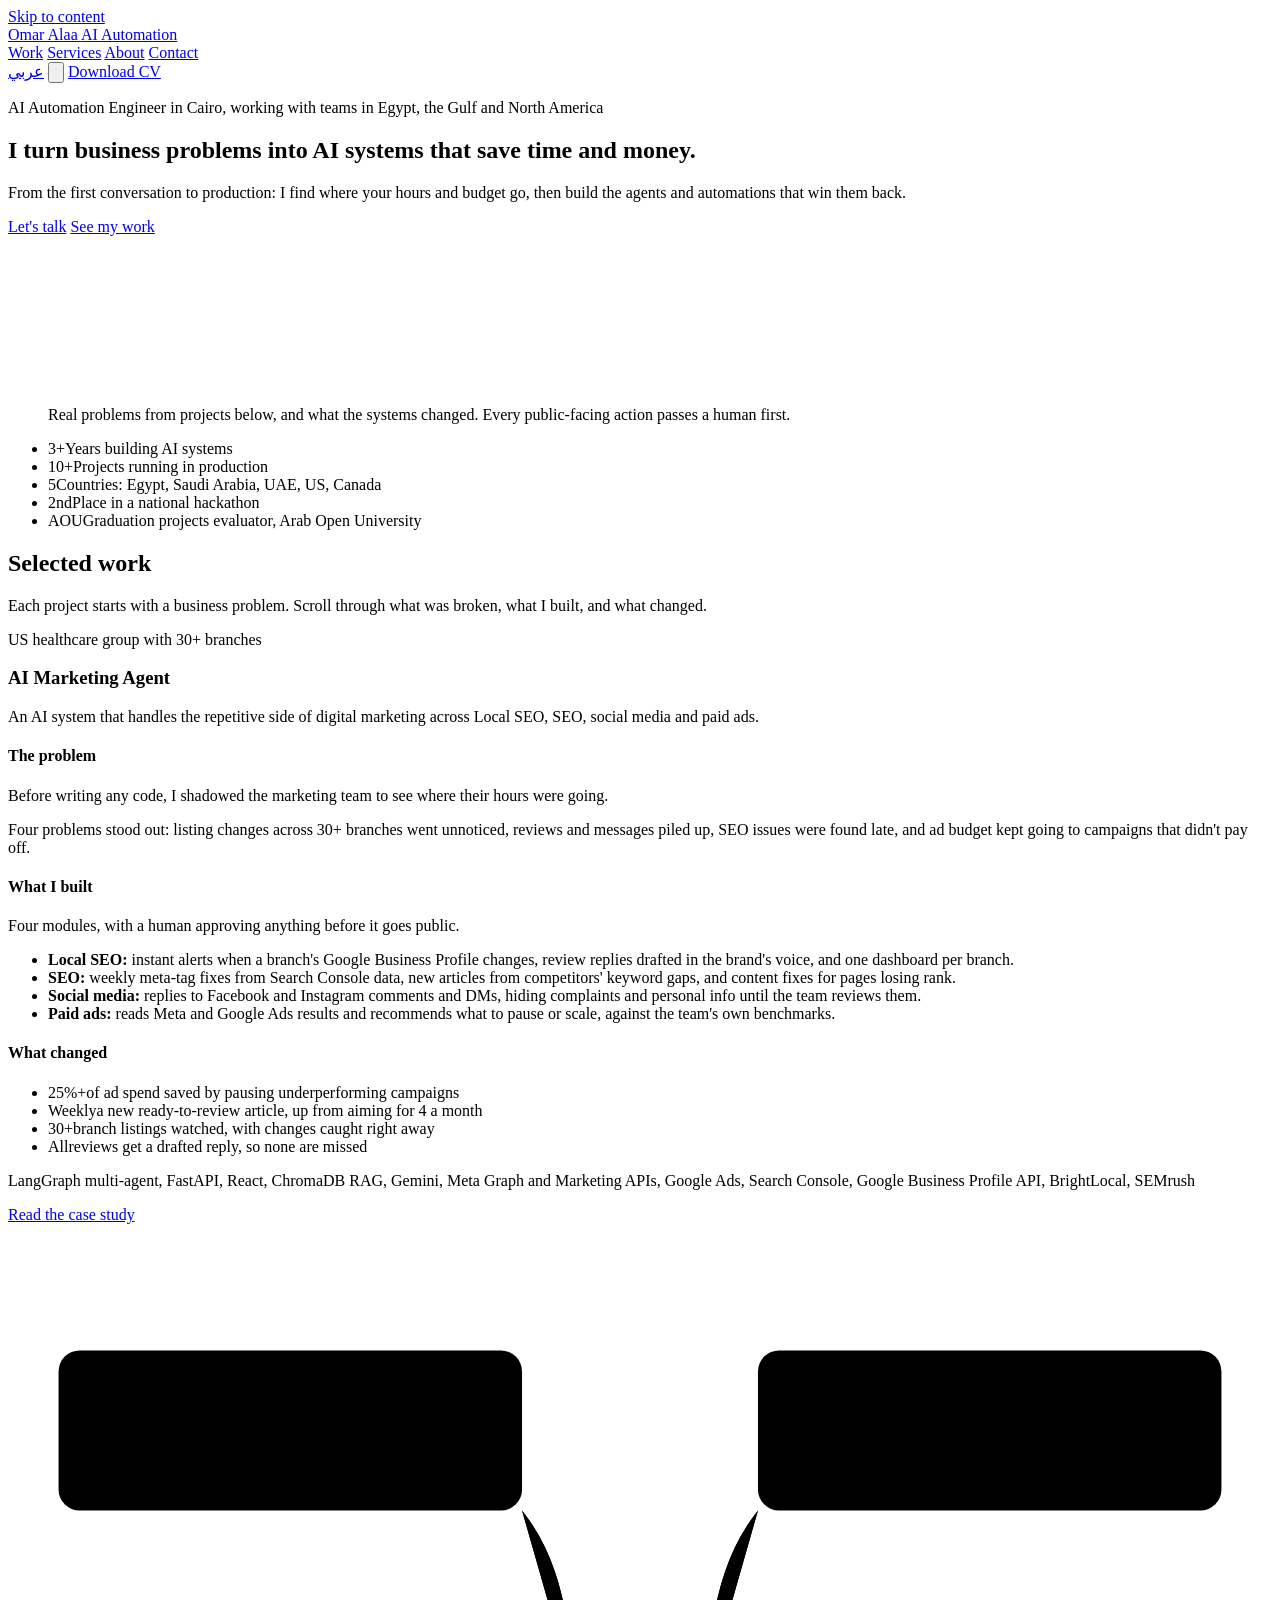
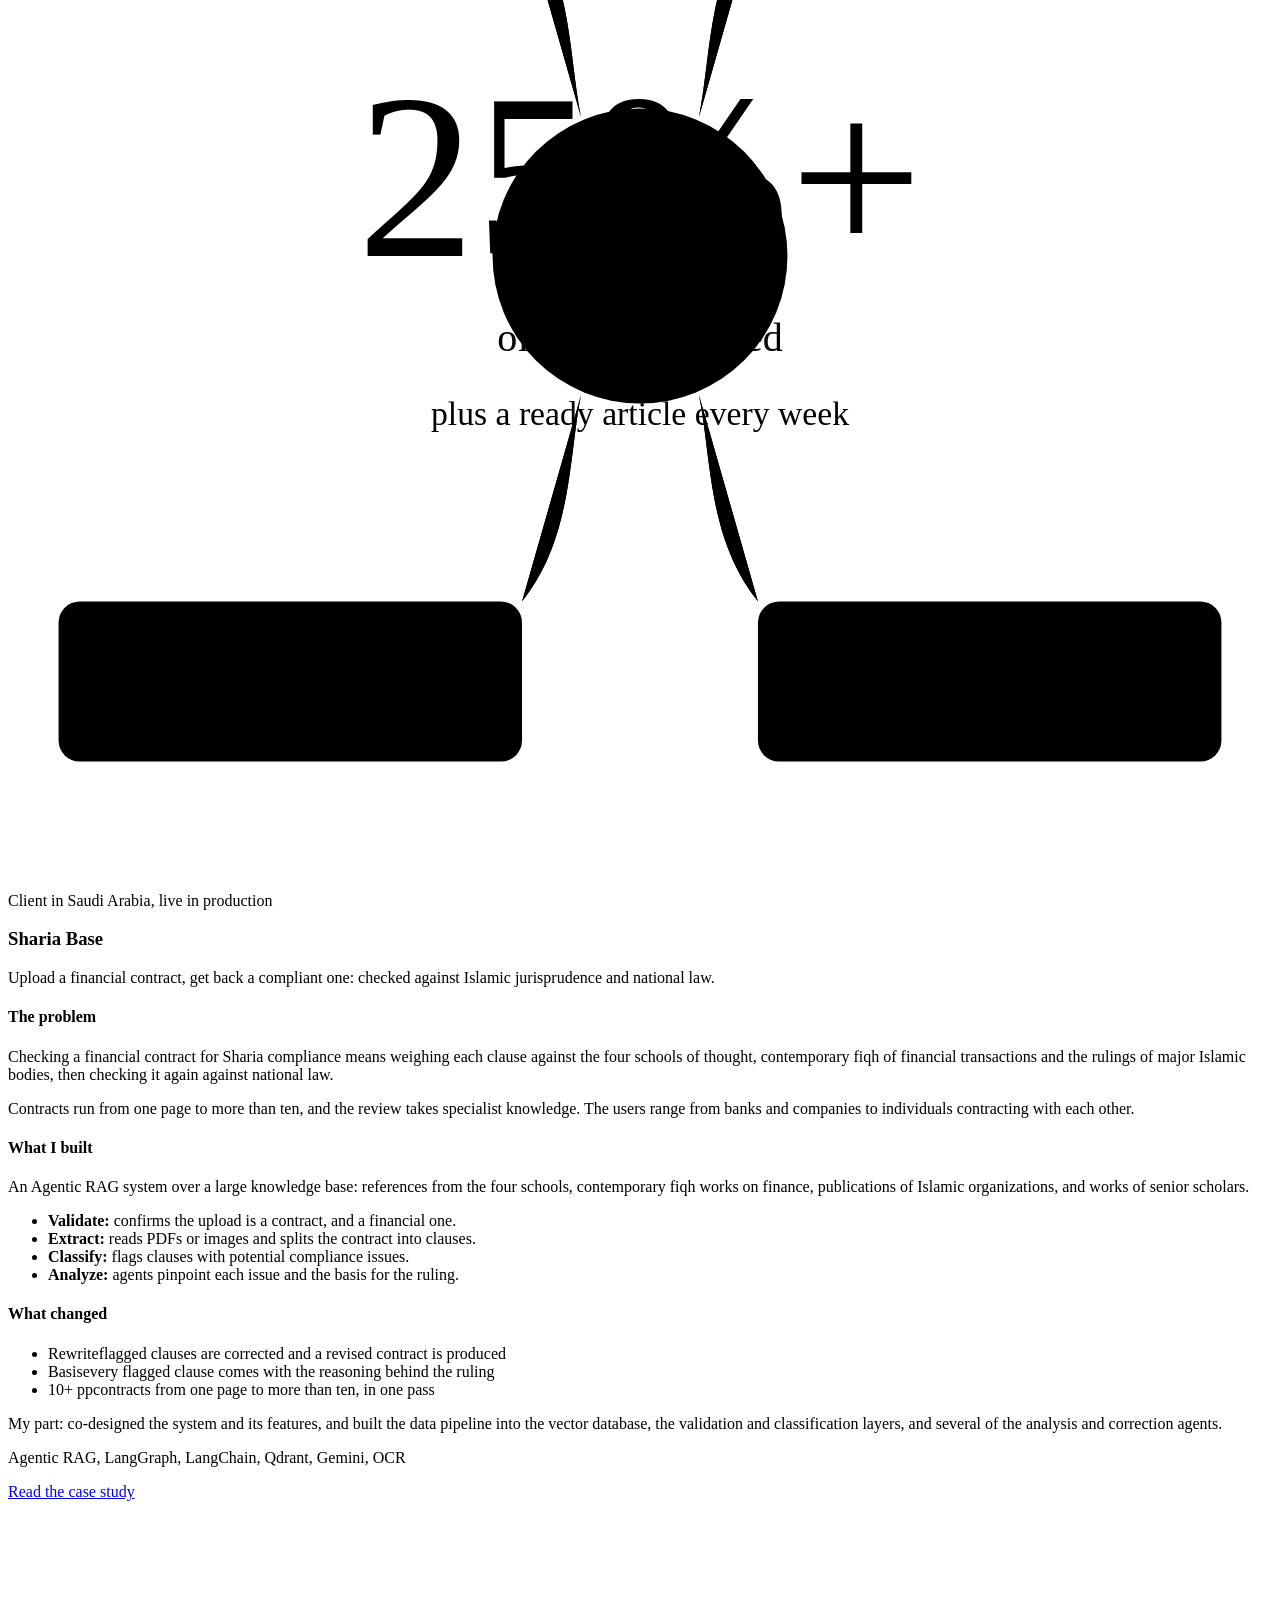
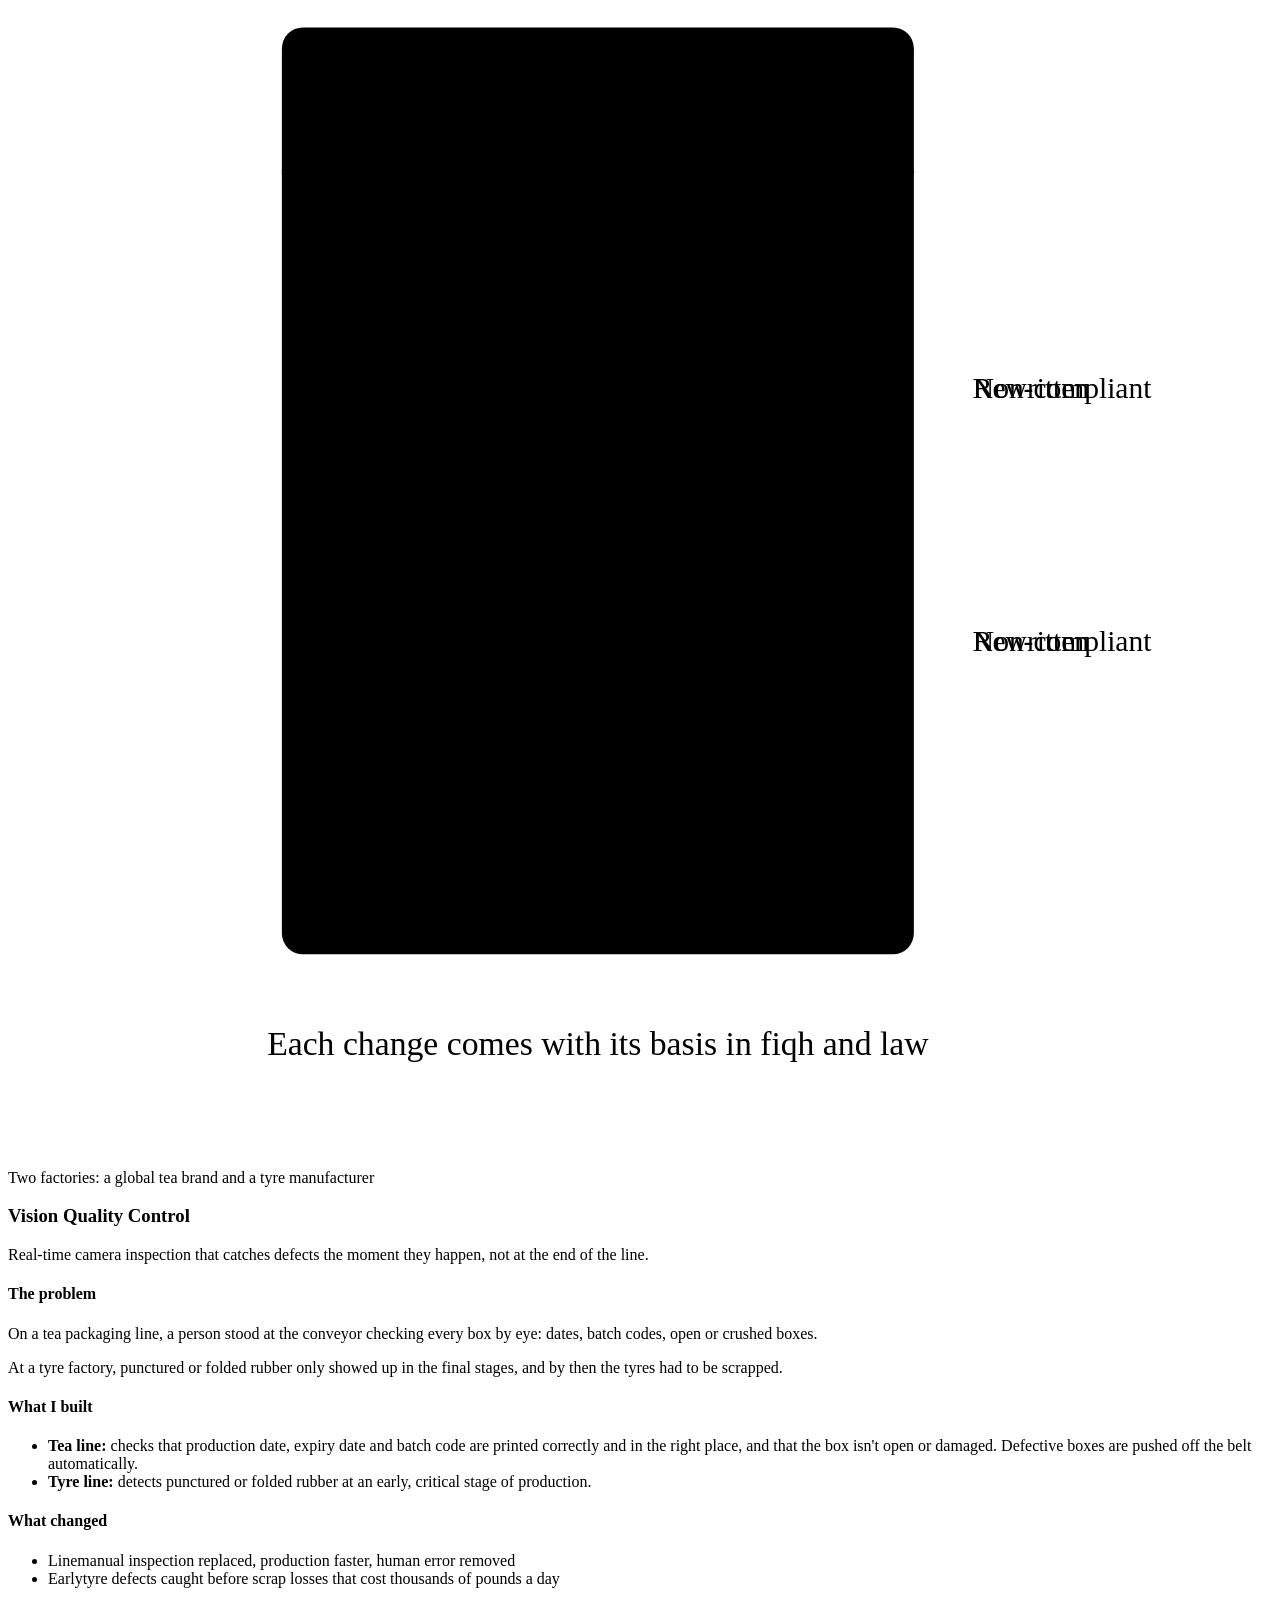
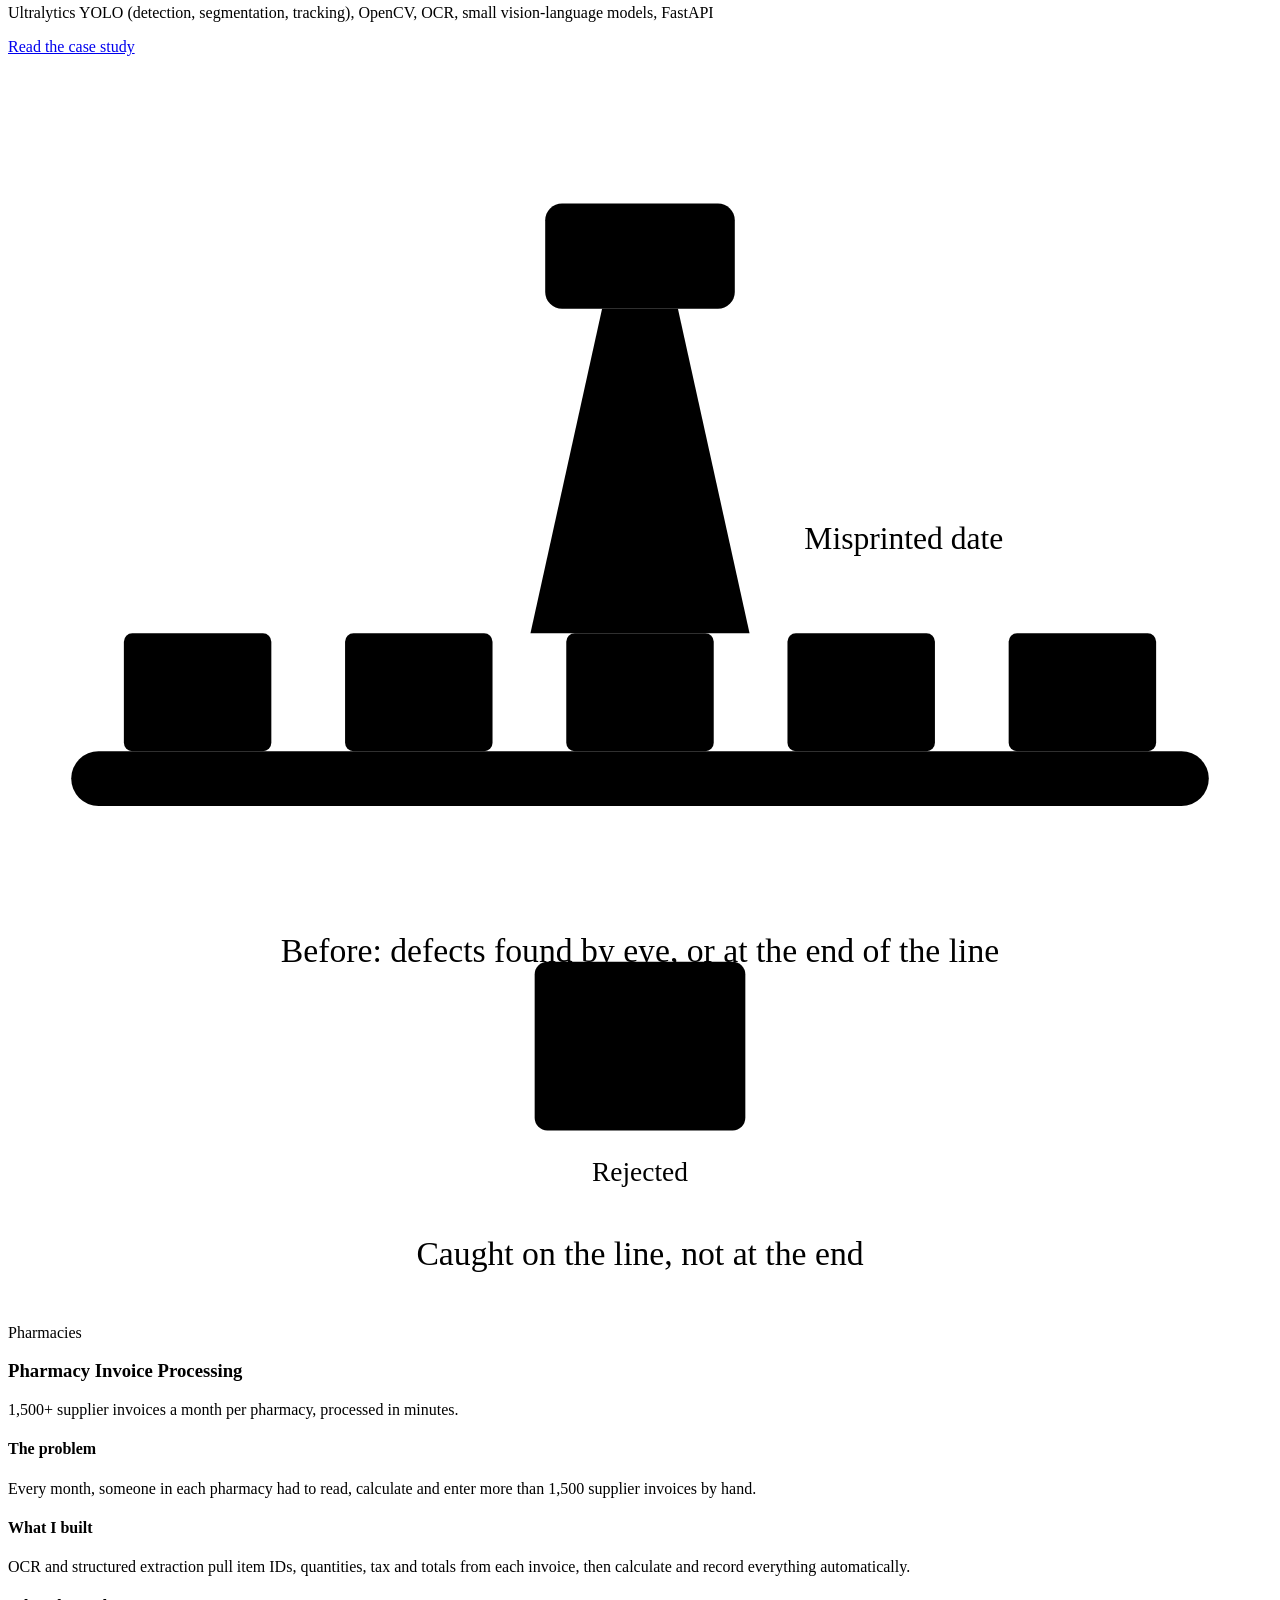
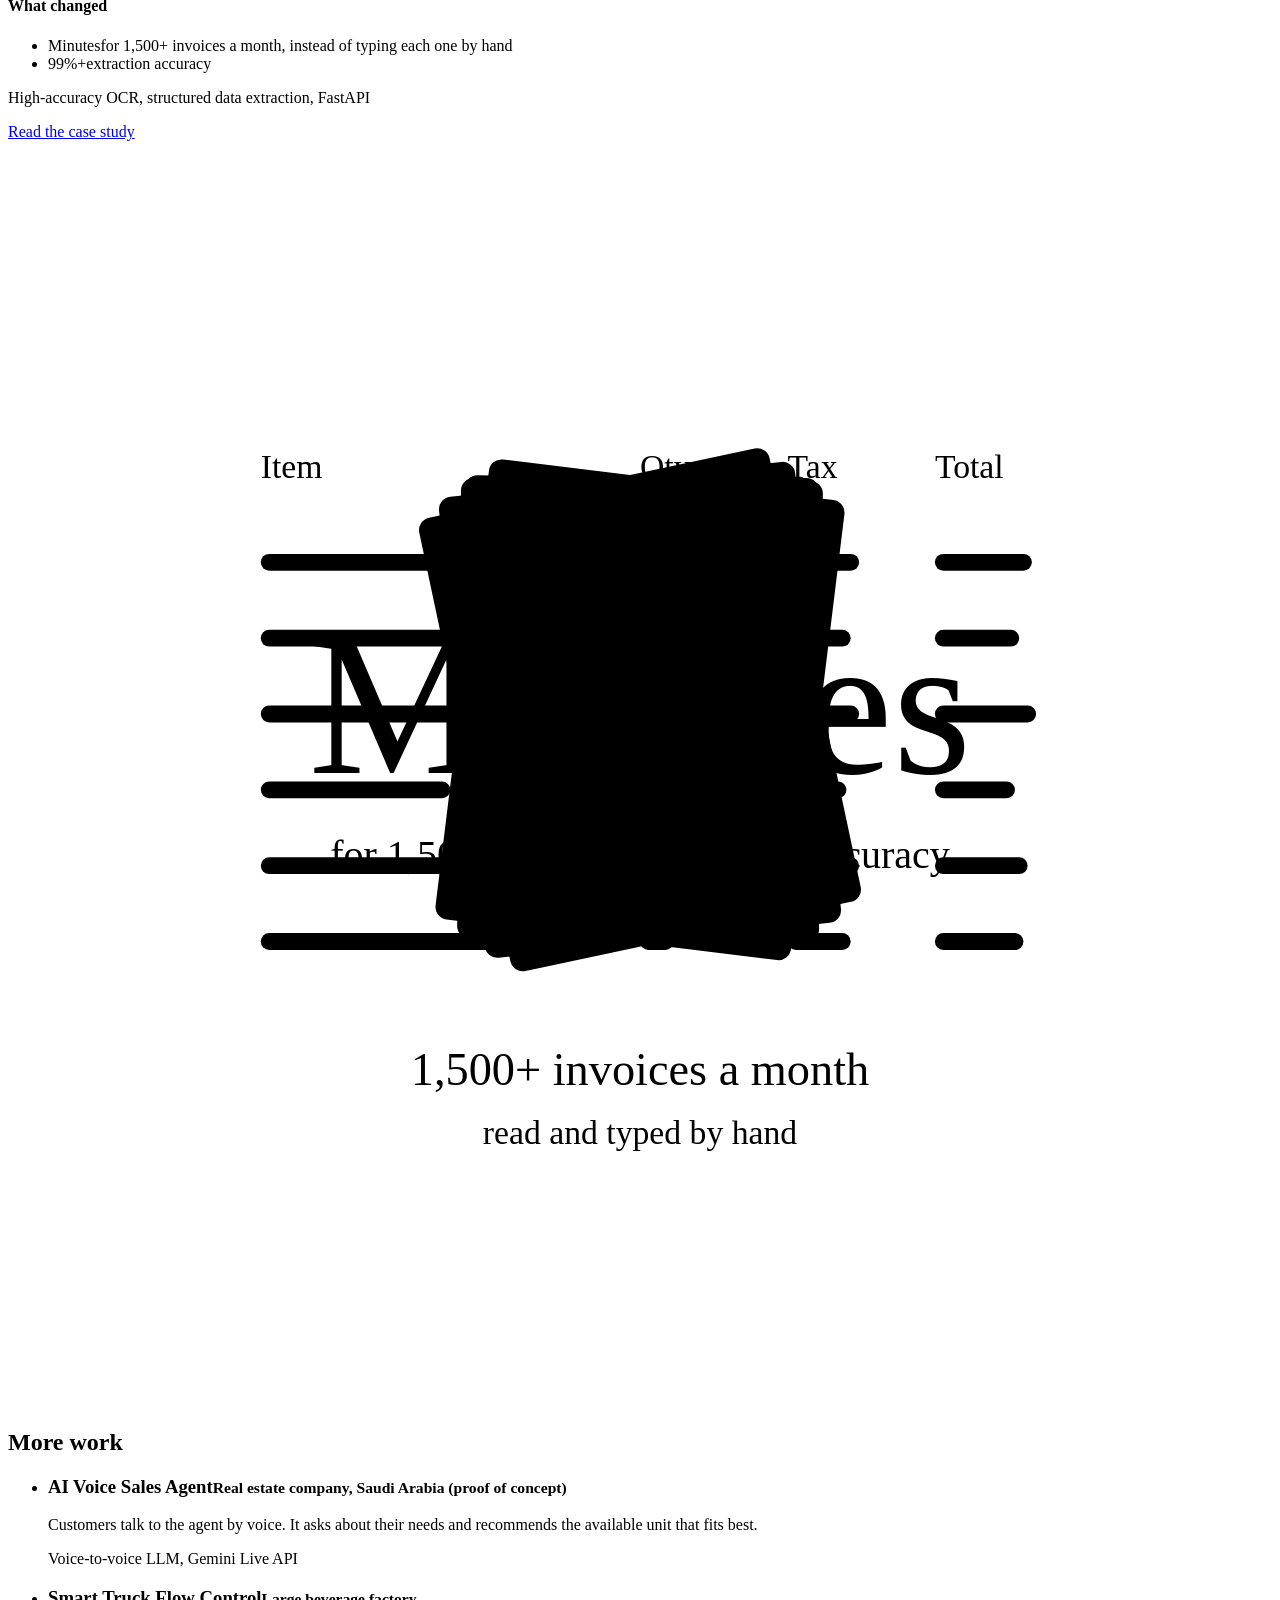
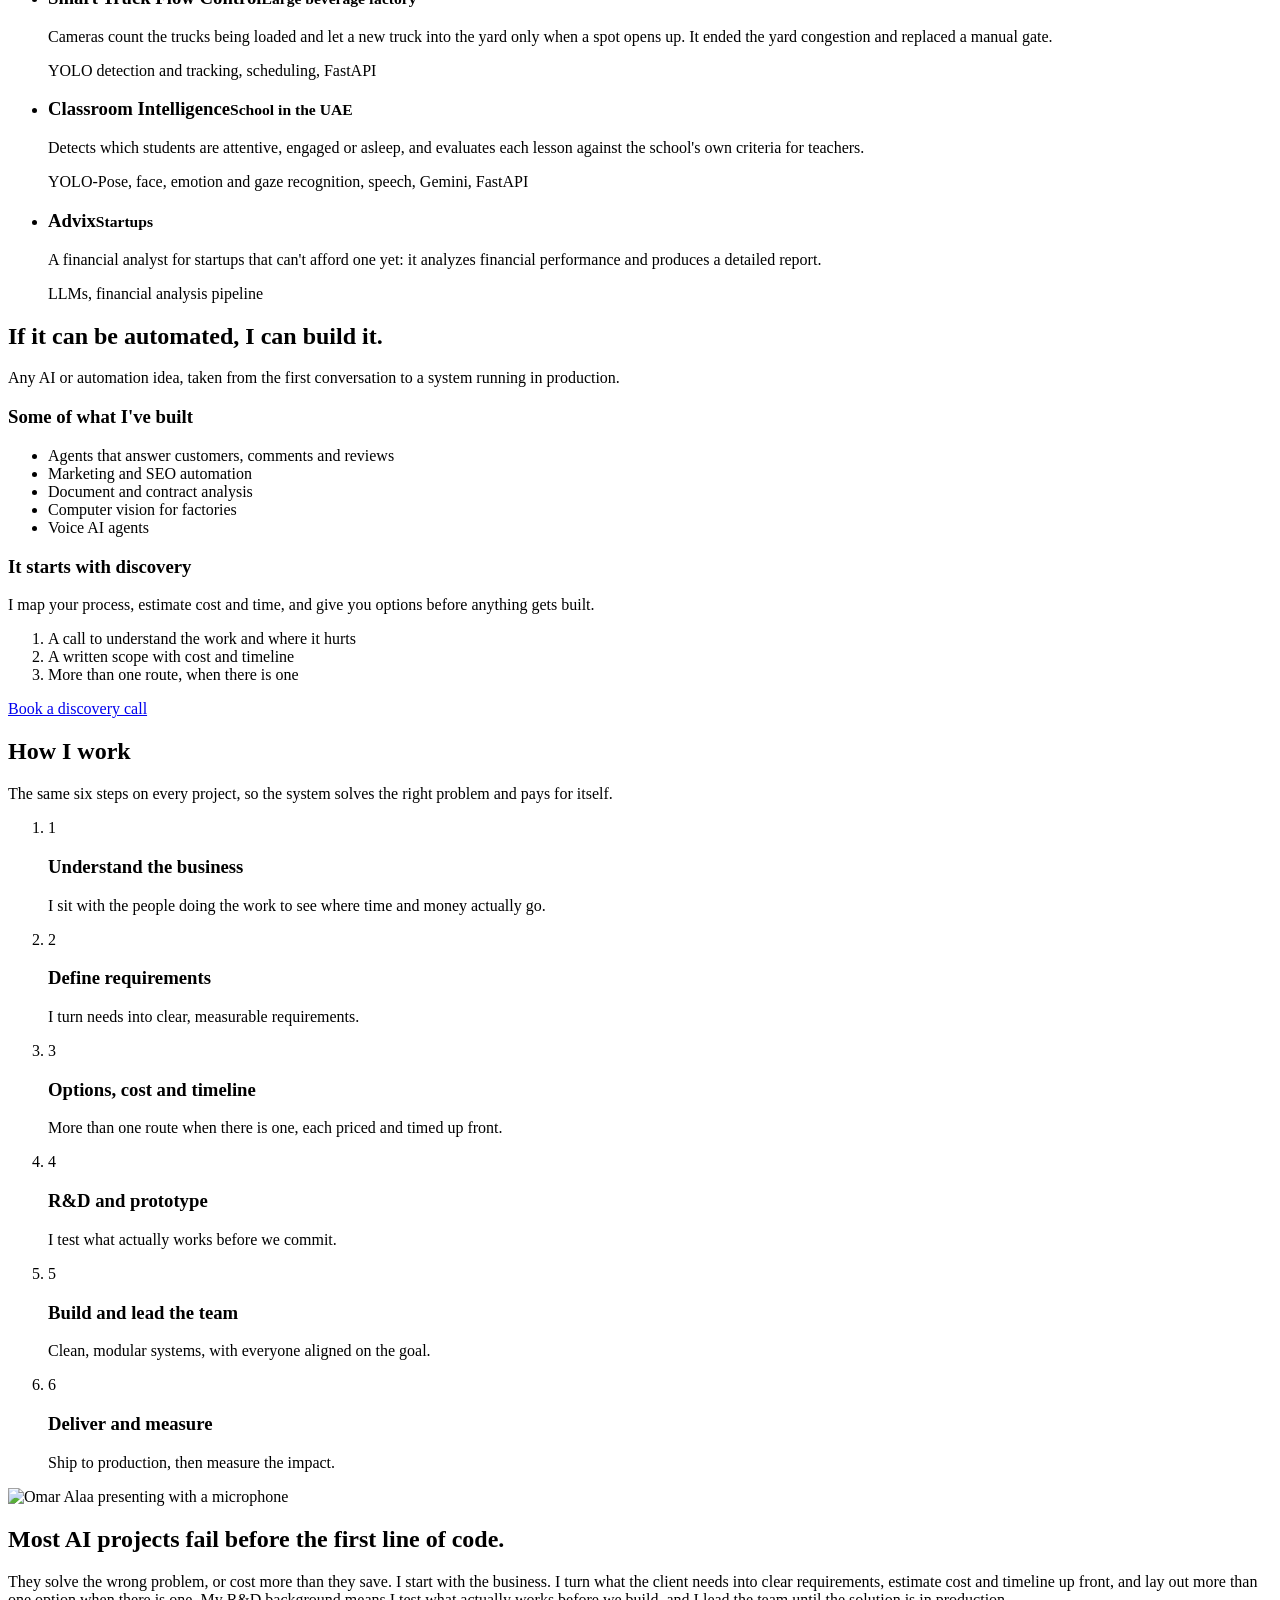
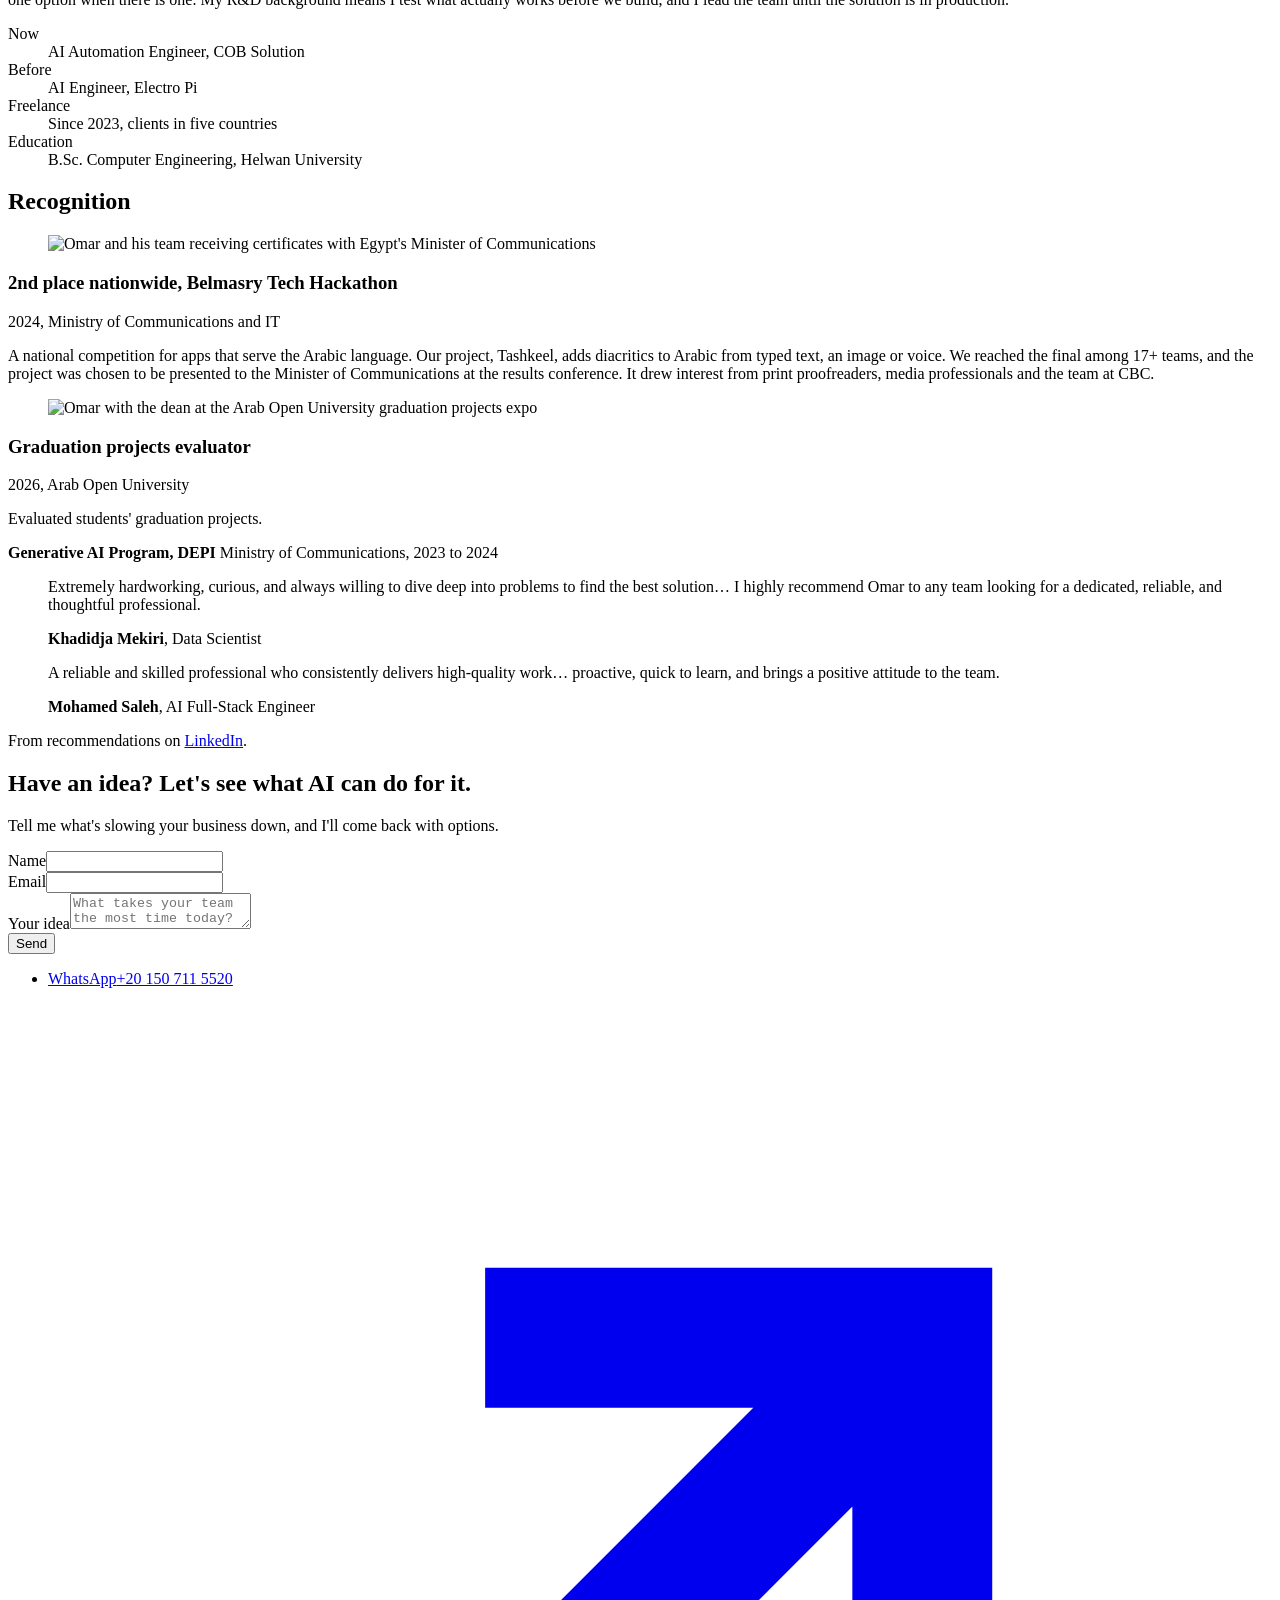
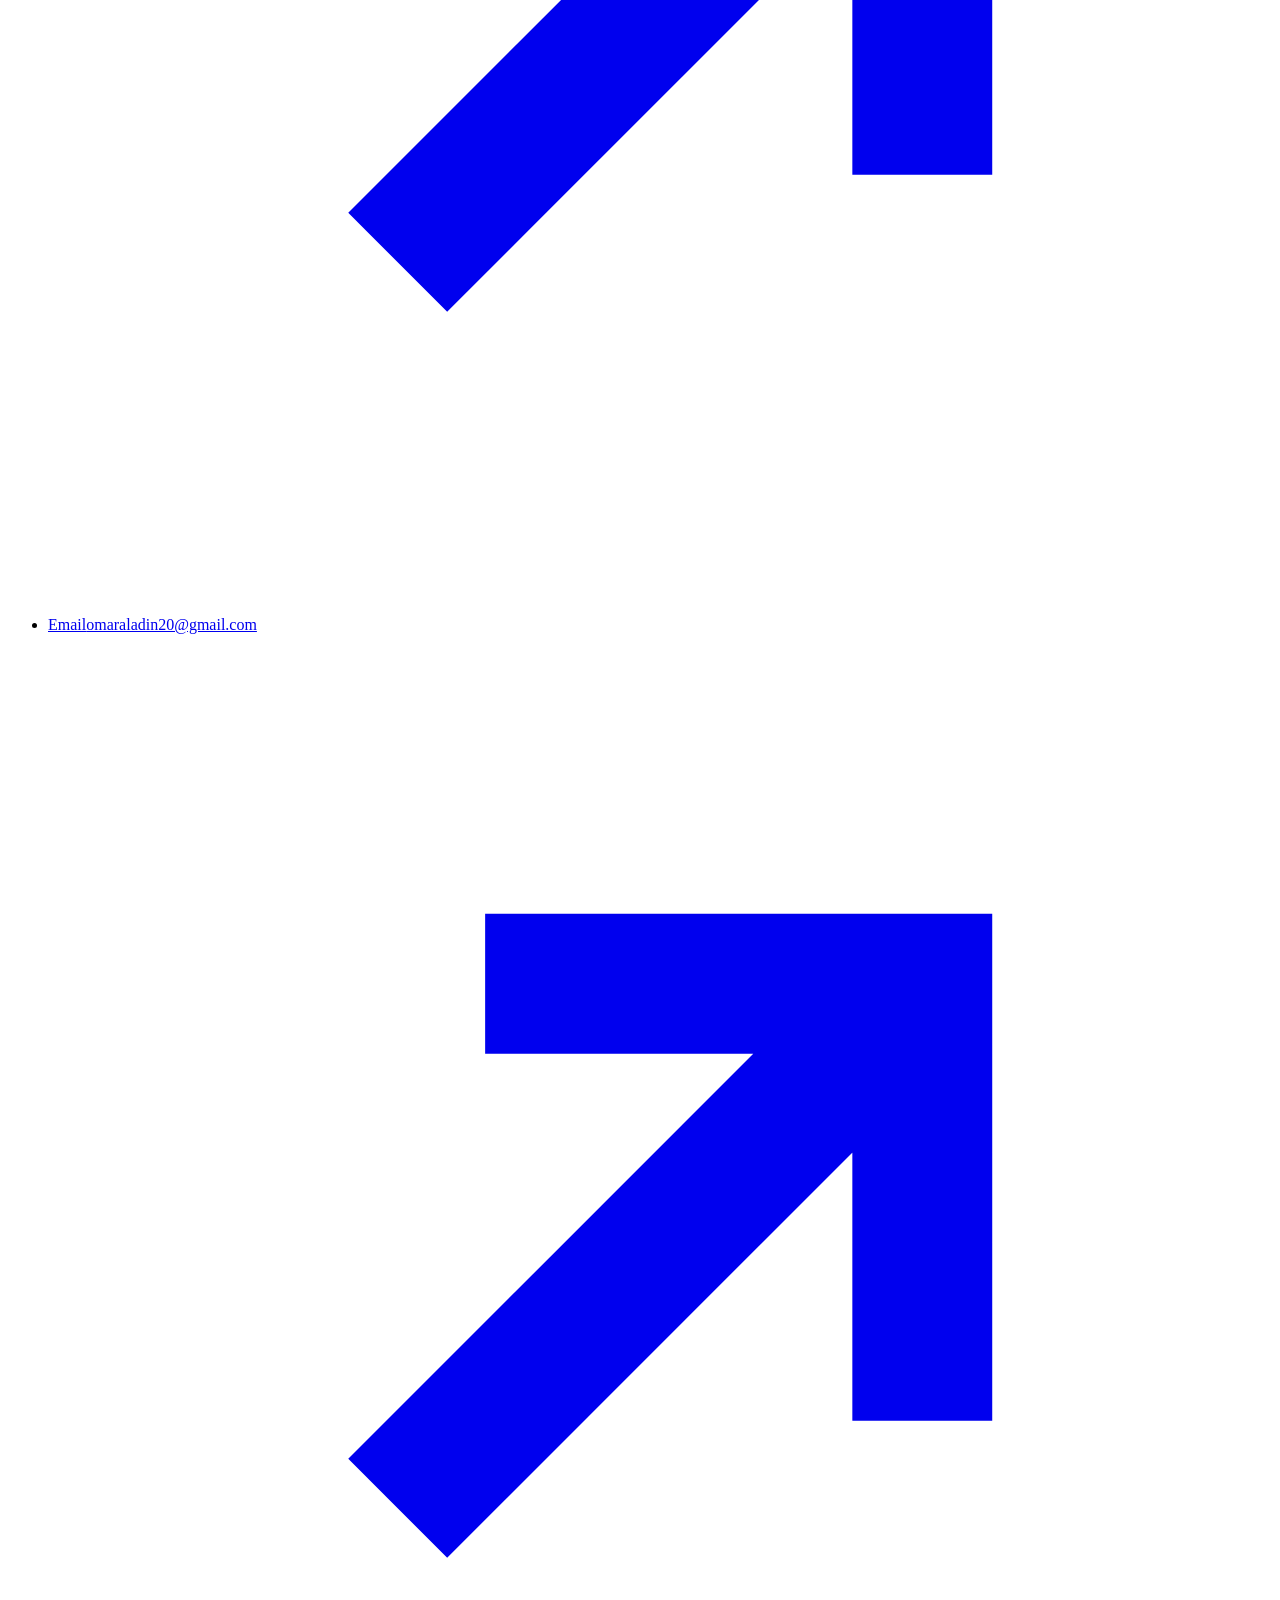
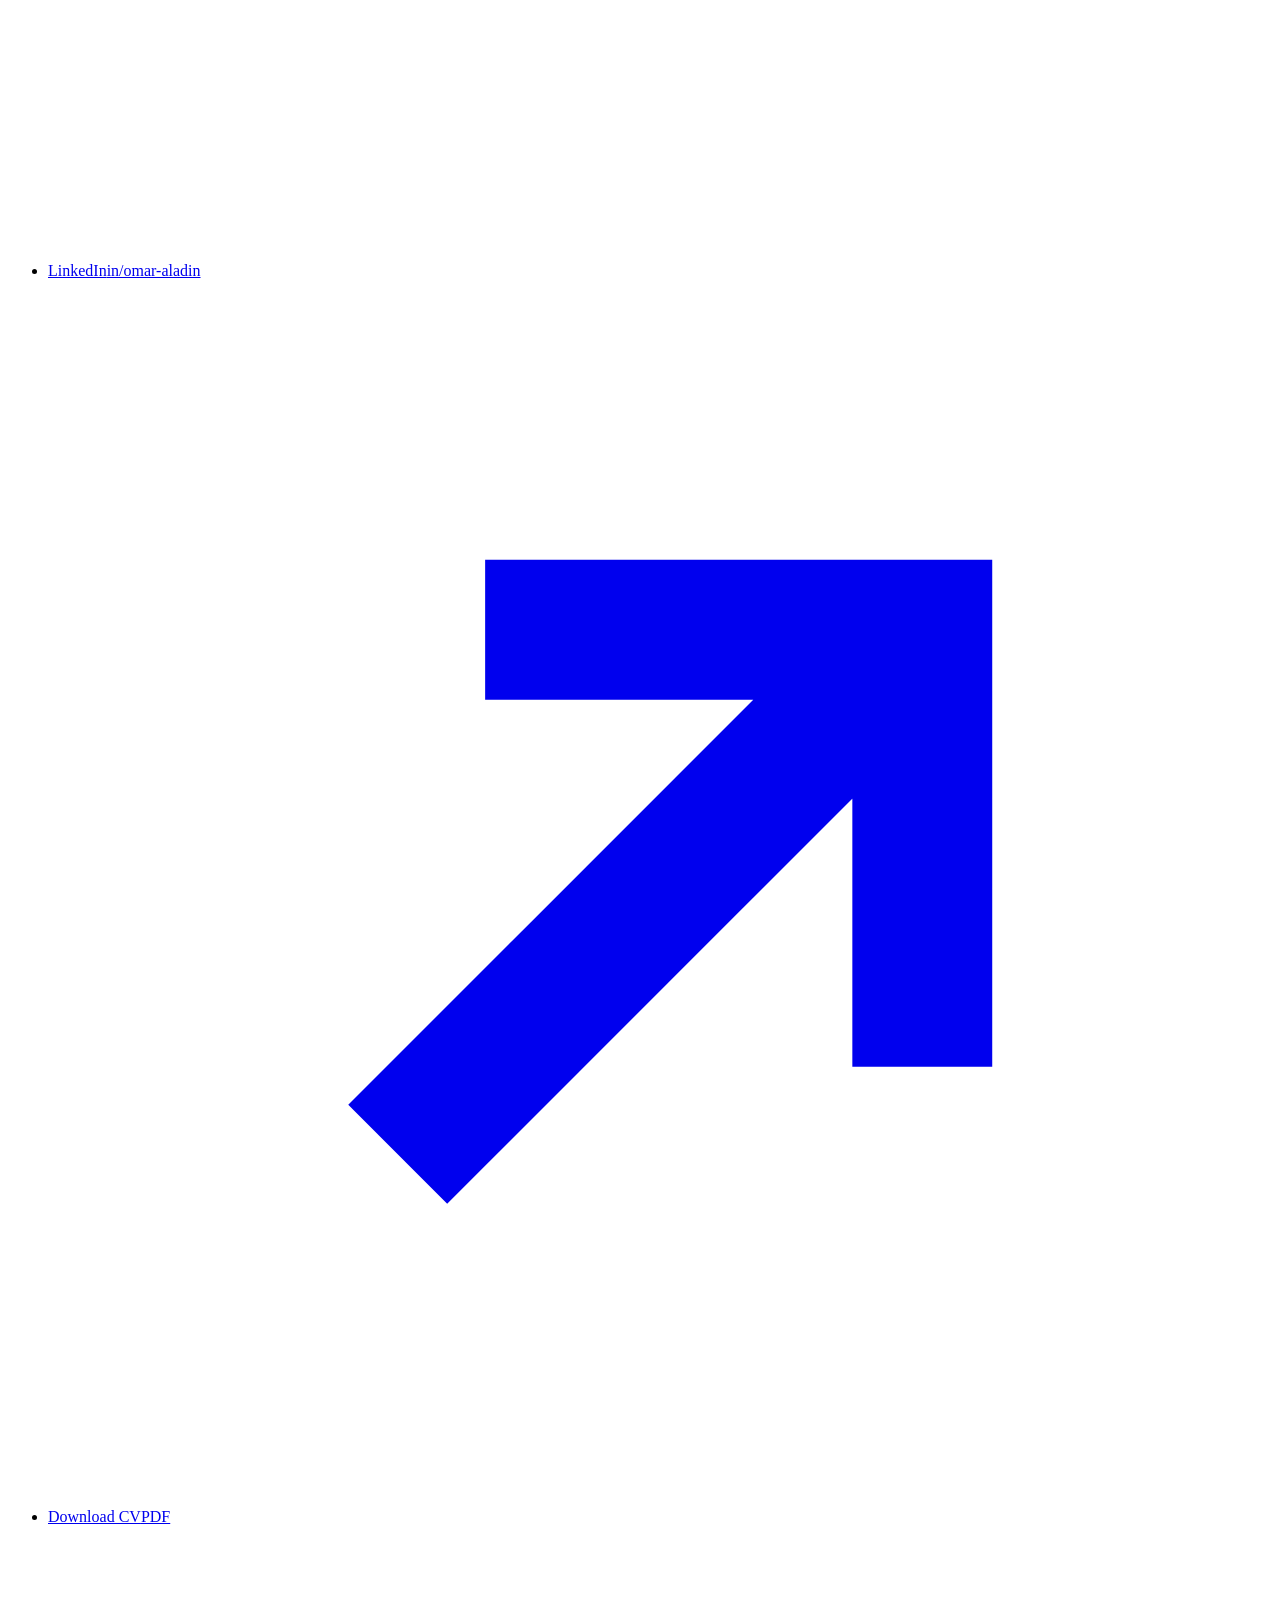
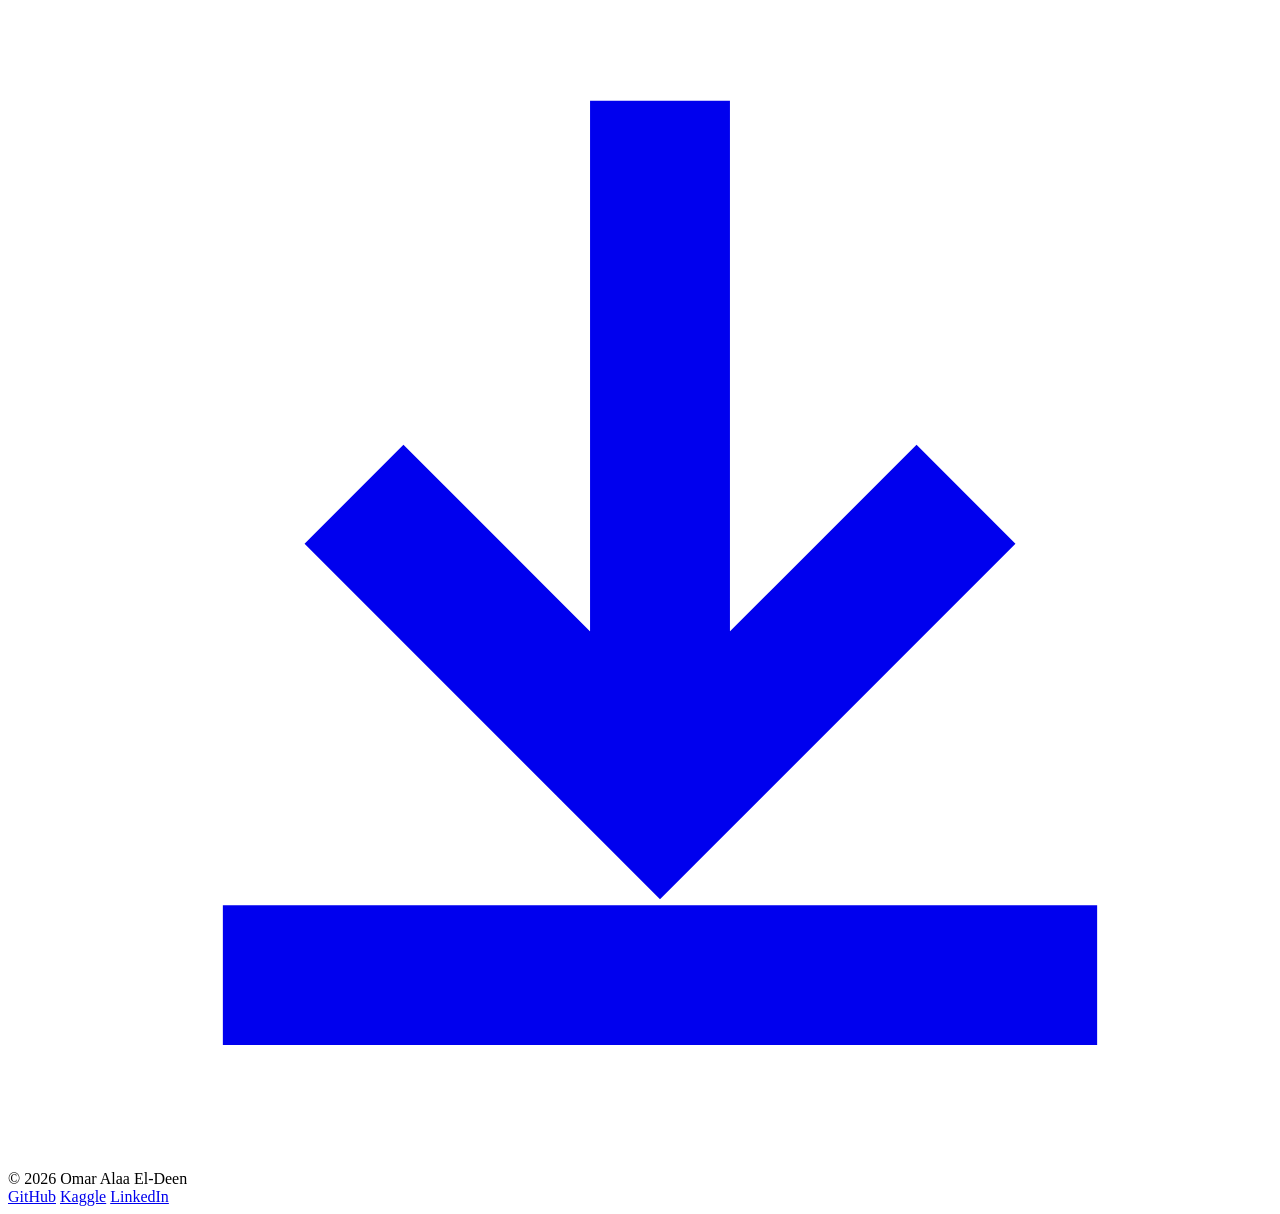
==== commit d7c5b8a8: "and first 3 files" ====
--- a/index.html
+++ b/index.html
@@ -1,303 +1,559 @@
-<!DOCTYPE html>
-<html lang="en">
+<!doctype html>
+<html lang="en" dir="ltr" data-theme="dark">
 <head>
-<meta charset="UTF-8">
-<meta name="viewport" content="width=device-width, initial-scale=1.0">
-<title>Omar Alaa El-Deen — AI Automation Engineer</title>
-<meta name="description" content="Omar Alaa El-Deen — AI Automation Engineer building multi-agent systems, RAG pipelines, and production automation.">
-<link rel="preconnect" href="https://fonts.googleapis.com">
-<link rel="preconnect" href="https://fonts.gstatic.com" crossorigin>
-<link href="https://fonts.googleapis.com/css2?family=Space+Grotesk:wght@400;500;600;700&family=Inter:wght@400;500;600&family=JetBrains+Mono:wght@400;500&display=swap" rel="stylesheet">
-<link rel="stylesheet" href="styles.css">
+  <meta charset="utf-8">
+  <meta name="viewport" content="width=device-width, initial-scale=1">
+  <title>Omar Alaa — AI Automation Engineer</title>
+  <meta name="description" content="I turn business problems into AI systems that save time and money: agents, RAG, computer vision and automation, from first conversation to production.">
+  <meta property="og:title" content="Omar Alaa — AI Automation Engineer">
+  <meta property="og:description" content="I turn business problems into AI systems that save time and money.">
+  <meta property="og:type" content="website">
+  <meta name="theme-color" content="#13110E">
+  <link rel="alternate" hreflang="en" href="index.html">
+  <link rel="alternate" hreflang="ar" href="ar/index.html">
+  <script>
+    // Before paint: apply the saved theme, and send returning visitors to the language they picked.
+    try {
+      var t = localStorage.getItem("theme"); if (t) document.documentElement.setAttribute("data-theme", t);
+      var l = localStorage.getItem("lang"), alt = l && l !== document.documentElement.lang && document.querySelector('link[rel="alternate"][hreflang="' + l + '"]');
+      if (alt) location.replace(alt.href + location.hash);
+    } catch (e) {}
+  </script>
+  <link rel="preload" href="assets/fonts/ibm-plex-sans-latin-500-normal.woff2" as="font" type="font/woff2" crossorigin>
+  <link rel="stylesheet" href="assets/css/style.css">
 </head>
 <body>
-
-<div class="grain"></div>
-
-<nav class="nav">
-  <a href="#top" class="nav__mark">O.A</a>
-  <div class="nav__links">
-    <a href="#work">Experience</a>
-    <a href="#projects">Projects</a>
-    <a href="#stack">Stack</a>
-    <a href="#contact">Contact</a>
-  </div>
-  <a href="mailto:omaraladin20@gmail.com" class="nav__cta">Say hello</a>
-</nav>
-
-<header class="hero" id="top">
-  <div class="hero__text">
-    <p class="eyebrow">// ai automation engineer</p>
-    <h1 class="hero__title">
-      I turn manual<br>
-      operations into<br>
-      <span class="hero__title-accent">autonomous systems.</span>
-    </h1>
-    <p class="hero__sub">
-      Three years designing multi-agent architectures, production-grade RAG pipelines,
-      and LLM-driven workflows that replace repetitive human work with orchestration
-      that runs on its own — and knows when to ask for help.
-    </p>
-    <div class="hero__actions">
-      <a href="#projects" class="btn btn--primary">See the systems</a>
-      <a href="#contact" class="btn btn--ghost">Get in touch</a>
-    </div>
-    <div class="hero__meta">
-      <span>Cairo, Egypt</span>
-      <span class="dot">·</span>
-      <span>Available for automation &amp; agentic AI work</span>
-    </div>
-  </div>
-
-  <div class="hero__graph" aria-hidden="true">
-    <svg viewBox="0 0 600 520" xmlns="http://www.w3.org/2000/svg" class="orchestration">
-      <!-- connecting paths -->
-      <path id="p-in-router" class="edge" d="M70,260 C140,260 150,260 210,260" />
-      <path id="p-router-rag" class="edge" d="M250,245 C300,190 330,150 380,120" />
-      <path id="p-router-book" class="edge" d="M250,260 C300,260 330,260 380,260" />
-      <path id="p-router-vis" class="edge" d="M250,275 C300,330 330,370 380,400" />
-      <path id="p-rag-out" class="edge" d="M420,120 C470,150 500,190 540,255" />
-      <path id="p-book-out" class="edge" d="M420,260 C470,260 500,260 540,260" />
-      <path id="p-vis-out" class="edge" d="M420,400 C470,370 500,330 540,265" />
-
-      <!-- flowing packets -->
-      <circle class="packet" r="4"><animateMotion dur="2.6s" repeatCount="indefinite" begin="0s"><mpath href="#p-in-router"/></animateMotion></circle>
-      <circle class="packet packet--rag" r="3.5"><animateMotion dur="2.4s" repeatCount="indefinite" begin="0.6s"><mpath href="#p-router-rag"/></animateMotion></circle>
-      <circle class="packet packet--book" r="3.5"><animateMotion dur="2s" repeatCount="indefinite" begin="0.6s"><mpath href="#p-router-book"/></animateMotion></circle>
-      <circle class="packet packet--vis" r="3.5"><animateMotion dur="2.4s" repeatCount="indefinite" begin="0.6s"><mpath href="#p-router-vis"/></animateMotion></circle>
-      <circle class="packet packet--rag" r="3.5"><animateMotion dur="2.2s" repeatCount="indefinite" begin="1.4s"><mpath href="#p-rag-out"/></animateMotion></circle>
-      <circle class="packet packet--book" r="3.5"><animateMotion dur="1.8s" repeatCount="indefinite" begin="1.4s"><mpath href="#p-book-out"/></animateMotion></circle>
-      <circle class="packet packet--vis" r="3.5"><animateMotion dur="2.2s" repeatCount="indefinite" begin="1.4s"><mpath href="#p-vis-out"/></animateMotion></circle>
-
-      <!-- nodes -->
-      <g class="node node--io" transform="translate(40,260)">
-        <circle r="26"/>
-        <text y="46" class="node__label">manual_task</text>
-      </g>
-
-      <g class="node node--router" transform="translate(230,260)">
-        <circle r="30"/>
-        <text y="4" class="node__glyph">⇄</text>
-        <text y="50" class="node__label">router_agent</text>
-      </g>
-
-      <g class="node node--tool" transform="translate(400,120)">
-        <circle r="22"/>
-        <text y="48" class="node__label">rag_retrieval</text>
-      </g>
-      <g class="node node--tool" transform="translate(400,260)">
-        <circle r="22"/>
-        <text y="48" class="node__label">booking_tool</text>
-      </g>
-      <g class="node node--tool" transform="translate(400,400)">
-        <circle r="22"/>
-        <text y="48" class="node__label">vision_ocr</text>
-      </g>
-
-      <g class="node node--io" transform="translate(560,260)">
-        <circle r="26"/>
-        <text y="46" class="node__label">automated_output</text>
-      </g>
-    </svg>
+<a class="skip" href="#main">Skip to content</a>
+
+<header class="nav" id="nav">
+  <div class="wrap nav-inner">
+    <a class="brand" href="#top">Omar Alaa <span>AI Automation</span></a>
+    <nav class="nav-links" aria-label="Sections">
+      <a href="#work">Work</a>
+      <a href="#services">Services</a>
+      <a href="#about">About</a>
+      <a href="#contact">Contact</a>
+    </nav>
+    <div class="nav-tools">
+      <a class="lang-link" href="ar/index.html" hreflang="ar" lang="ar">عربي</a>
+      <button class="icon-btn" id="theme-toggle" type="button" aria-label="Switch to light theme">
+        <svg viewBox="0 0 24 24" fill="none" stroke="currentColor" stroke-width="1.6" aria-hidden="true"><circle cx="12" cy="12" r="8"/><path d="M12 4a8 8 0 0 1 0 16z" fill="currentColor"/></svg>
+      </button>
+      <a class="btn" href="Omar_Alaa_Eldeen_CV.pdf" download>Download CV</a>
+    </div>
   </div>
 </header>
 
-<main>
-
-  <section class="about" id="about">
-    <div class="about__portrait">
-      <div class="portrait">
-        <img src="omar-portrait.jpg" alt="Omar Alaa El-Deen speaking at a tech conference">
-      </div>
-    </div>
-    <div class="about__intro">
-      <p class="section-kicker">Objective</p>
-      <p class="about__text">
-        I design and ship intelligent automation — multi-agent systems, copilots, and
-        production RAG pipelines that connect LLMs to real backend APIs. My focus is
-        making the handoff between "manual process" and "automated workflow" invisible:
-        clean orchestration, grounded retrieval, and code that a team can actually
-        maintain after I'm gone.
-      </p>
-    </div>
-    <div class="about__facts">
-      <div class="fact">
-        <span class="fact__num">8</span>
-        <span class="fact__label">manual workflows automated<br>in a single billing &amp; collections redesign</span>
-      </div>
-      <div class="fact">
-        <span class="fact__num">3</span>
-        <span class="fact__label">years shipping production<br>AI &amp; automation systems</span>
-      </div>
-      <div class="fact">
-        <span class="fact__num">2nd</span>
-        <span class="fact__label">place, Belmasry Tech Hackathon<br>— Tashkeel diacritization app</span>
-      </div>
-    </div>
-  </section>
-
-  <section class="timeline" id="work">
-    <p class="section-kicker">Experience</p>
-    <h2 class="section-title">Where the automation happened</h2>
-
-    <ol class="tl">
-      <li class="tl__item">
-        <div class="tl__time">Feb 2026 — Present</div>
-        <div class="tl__body">
-          <h3>AI Automation Engineer <span class="tl__org">· COB Solution</span></h3>
-          <p>Designing multi-agent systems and copilots on LangGraph, LangChain, and
-            CrewAI to replace manual billing, eligibility, and collections workflows.
-            Built production RAG pipelines on Qdrant and ChromaDB with BGE / Instructor
-            embeddings, and wired conversational agents into backend REST APIs.</p>
-          <div class="tl__tags">
-            <span>LangGraph</span><span>CrewAI</span><span>RAG</span><span>Qdrant</span><span>REST APIs</span>
-          </div>
-        </div>
+<main id="main">
+
+<!-- ======================================================= HERO -->
+<section class="hero" id="top">
+  <div class="wrap">
+    <p class="hero-kicker">AI Automation Engineer in Cairo, working with teams in Egypt, the Gulf and North America</p>
+    <h1 data-reveal>I turn business problems into AI systems that save time and money.</h1>
+    <div class="hero-row">
+      <p class="hero-sub">From the first conversation to production: I find where your hours and budget go, then build the agents and automations that win them back.</p>
+      <div class="hero-actions">
+        <a class="btn btn-primary" href="#contact">Let's talk</a>
+        <a class="btn" href="#work">See my work</a>
+      </div>
+    </div>
+
+    <figure class="system" id="system" aria-label="Diagram: four business problems pass through AI agents with a human approval step and come out as results">
+      <!-- Drawn by assets/js/main.js so it can switch between a wide and a tall layout. -->
+      <svg id="system-svg" role="img" aria-hidden="true"></svg>
+      <figcaption class="caption">Real problems from projects below, and what the systems changed. Every public-facing action passes a human first.</figcaption>
+    </figure>
+  </div>
+</section>
+
+<!-- ======================================================= STATS -->
+<section class="stats" aria-label="At a glance">
+  <div class="wrap">
+    <ul>
+      <li><span class="stat-num" data-count="3" data-suffix="+">3+</span><span class="stat-label">Years building AI systems</span></li>
+      <li><span class="stat-num" data-count="10" data-suffix="+">10+</span><span class="stat-label">Projects running in production</span></li>
+      <li><span class="stat-num" data-count="5">5</span><span class="stat-label">Countries: Egypt, Saudi Arabia, UAE, US, Canada</span></li>
+      <li><span class="stat-num">2nd</span><span class="stat-label">Place in a national hackathon</span></li>
+      <li><span class="stat-num">AOU</span><span class="stat-label">Graduation projects evaluator, Arab Open University</span></li>
+    </ul>
+  </div>
+</section>
+
+<!-- ======================================================= FEATURED WORK -->
+<section class="section" id="work">
+  <div class="wrap">
+    <div class="section-head">
+      <h2 data-reveal>Selected work</h2>
+      <p>Each project starts with a business problem. Scroll through what was broken, what I built, and what changed.</p>
+    </div>
+
+    <!-- ---------- 1. AI Marketing Agent ---------- -->
+    <article class="story" data-story>
+      <div class="story-intro">
+        <div>
+          <span class="story-index">US healthcare group with 30+ branches</span>
+          <h3>AI Marketing Agent</h3>
+        </div>
+        <p>An AI system that handles the repetitive side of digital marketing across Local SEO, SEO, social media and paid ads.</p>
+      </div>
+
+      <div class="story-steps">
+        <div class="step" data-step="1">
+          <h4>The problem</h4>
+          <p>Before writing any code, I shadowed the marketing team to see where their hours were going.</p>
+          <p>Four problems stood out: listing changes across 30+ branches went unnoticed, reviews and messages piled up, SEO issues were found late, and ad budget kept going to campaigns that didn't pay off.</p>
+        </div>
+        <div class="step" data-step="2">
+          <h4>What I built</h4>
+          <p>Four modules, with a human approving anything before it goes public.</p>
+          <ul>
+            <li><strong>Local SEO:</strong> instant alerts when a branch's Google Business Profile changes, review replies drafted in the brand's voice, and one dashboard per branch.</li>
+            <li><strong>SEO:</strong> weekly meta-tag fixes from Search Console data, new articles from competitors' keyword gaps, and content fixes for pages losing rank.</li>
+            <li><strong>Social media:</strong> replies to Facebook and Instagram comments and DMs, hiding complaints and personal info until the team reviews them.</li>
+            <li><strong>Paid ads:</strong> reads Meta and Google Ads results and recommends what to pause or scale, against the team's own benchmarks.</li>
+          </ul>
+        </div>
+        <div class="step" data-step="3">
+          <h4>What changed</h4>
+          <ul class="impact-list">
+            <li><span class="n">25%+</span><span>of ad spend saved by pausing underperforming campaigns</span></li>
+            <li><span class="n">Weekly</span><span>a new ready-to-review article, up from aiming for 4 a month</span></li>
+            <li><span class="n">30+</span><span>branch listings watched, with changes caught right away</span></li>
+            <li><span class="n">All</span><span>reviews get a drafted reply, so none are missed</span></li>
+          </ul>
+          <p class="stack">LangGraph multi-agent, FastAPI, React, ChromaDB RAG, Gemini, Meta Graph and Marketing APIs, Google Ads, Search Console, Google Business Profile API, BrightLocal, SEMrush</p>
+          <a class="btn story-link" href="work/ai-marketing-agent.html">Read the case study</a>
+        </div>
+      </div>
+
+      <div class="stage" aria-hidden="true">
+        <div class="stage-frame">
+          <svg viewBox="0 0 600 600" data-stage>
+            <g class="mk-graph">
+              <path class="d-line" d="M244 136 C268 166 266 204 272 234"/>
+              <path class="d-line" d="M356 136 C332 166 334 204 328 234"/>
+              <path class="d-line" d="M244 464 C268 434 266 396 272 366"/>
+              <path class="d-line" d="M356 464 C332 434 334 396 328 366"/>
+              <path class="d-line mk-wire" d="M244 136 C268 166 266 204 272 234"/>
+              <path class="d-line mk-wire" d="M356 136 C332 166 334 204 328 234"/>
+              <path class="d-line mk-wire" d="M244 464 C268 434 266 396 272 366"/>
+              <path class="d-line mk-wire" d="M356 464 C332 434 334 396 328 366"/>
+
+              <g class="mk-hub"><circle class="d-box" cx="300" cy="300" r="70"/>
+                <text class="d-text-strong" x="300" y="298" text-anchor="middle">AI agents</text>
+                <text class="d-text" x="300" y="320" text-anchor="middle" font-size="13">human approves</text></g>
+
+              <g class="mk-node"><rect class="d-box" x="24" y="60" width="220" height="76" rx="10"/>
+                <text class="d-text-strong" x="44" y="92">Local SEO</text>
+                <text class="mk-issue" x="44" y="116">30+ listings, no alerts</text>
+                <text class="mk-sol" x="44" y="116">Instant change alerts</text></g>
+              <g class="mk-node"><rect class="d-box" x="356" y="60" width="220" height="76" rx="10"/>
+                <text class="d-text-strong" x="376" y="92">SEO</text>
+                <text class="mk-issue" x="376" y="116">Problems found late</text>
+                <text class="mk-sol" x="376" y="116">Weekly fixes, new articles</text></g>
+              <g class="mk-node"><rect class="d-box" x="24" y="464" width="220" height="76" rx="10"/>
+                <text class="d-text-strong" x="44" y="496">Social media</text>
+                <text class="mk-issue" x="44" y="520">Comments and DMs pile up</text>
+                <text class="mk-sol" x="44" y="520">Replies in the brand's voice</text></g>
+              <g class="mk-node"><rect class="d-box" x="356" y="464" width="220" height="76" rx="10"/>
+                <text class="d-text-strong" x="376" y="496">Paid ads</text>
+                <text class="mk-issue" x="376" y="520">Budget on weak campaigns</text>
+                <text class="mk-sol" x="376" y="520">Pause or scale, with reasons</text></g>
+            </g>
+            <g class="mk-result">
+              <text class="big-num" x="300" y="300" text-anchor="middle" font-size="112">25%+</text>
+              <text class="d-text-strong" x="300" y="345" text-anchor="middle" font-size="19">of ad spend saved</text>
+              <text class="d-text" x="300" y="380" text-anchor="middle">plus a ready article every week</text>
+            </g>
+          </svg>
+        </div>
+      </div>
+    </article>
+
+    <!-- ---------- 2. Sharia Base ---------- -->
+    <article class="story" data-story>
+      <div class="story-intro">
+        <div>
+          <span class="story-index">Client in Saudi Arabia, live in production</span>
+          <h3>Sharia Base</h3>
+        </div>
+        <p>Upload a financial contract, get back a compliant one: checked against Islamic jurisprudence and national law.</p>
+      </div>
+
+      <div class="story-steps">
+        <div class="step" data-step="1">
+          <h4>The problem</h4>
+          <p>Checking a financial contract for Sharia compliance means weighing each clause against the four schools of thought, contemporary fiqh of financial transactions and the rulings of major Islamic bodies, then checking it again against national law.</p>
+          <p>Contracts run from one page to more than ten, and the review takes specialist knowledge. The users range from banks and companies to individuals contracting with each other.</p>
+        </div>
+        <div class="step" data-step="2">
+          <h4>What I built</h4>
+          <p>An Agentic RAG system over a large knowledge base: references from the four schools, contemporary fiqh works on finance, publications of Islamic organizations, and works of senior scholars.</p>
+          <ul>
+            <li><strong>Validate:</strong> confirms the upload is a contract, and a financial one.</li>
+            <li><strong>Extract:</strong> reads PDFs or images and splits the contract into clauses.</li>
+            <li><strong>Classify:</strong> flags clauses with potential compliance issues.</li>
+            <li><strong>Analyze:</strong> agents pinpoint each issue and the basis for the ruling.</li>
+          </ul>
+        </div>
+        <div class="step" data-step="3">
+          <h4>What changed</h4>
+          <ul class="impact-list">
+            <li><span class="n">Rewrite</span><span>flagged clauses are corrected and a revised contract is produced</span></li>
+            <li><span class="n">Basis</span><span>every flagged clause comes with the reasoning behind the ruling</span></li>
+            <li><span class="n">10+ pp</span><span>contracts from one page to more than ten, in one pass</span></li>
+          </ul>
+          <p>My part: co-designed the system and its features, and built the data pipeline into the vector database, the validation and classification layers, and several of the analysis and correction agents.</p>
+          <p class="stack">Agentic RAG, LangGraph, LangChain, Qdrant, Gemini, OCR</p>
+          <a class="btn story-link" href="work/sharia-base.html">Read the case study</a>
+        </div>
+      </div>
+
+      <div class="stage" aria-hidden="true">
+        <div class="stage-frame">
+          <svg viewBox="0 0 600 600" data-stage>
+            <rect class="d-box" x="130" y="60" width="300" height="440" rx="10"/>
+            <text class="d-text-strong" x="158" y="104">Financial contract</text>
+            <line class="d-line" x1="158" y1="120" x2="402" y2="120"/>
+            <rect class="sh-clause" x="158" y="146" width="236" height="10" rx="5"/>
+            <rect class="sh-clause" x="158" y="186" width="200" height="10" rx="5"/>
+            <rect class="sh-clause bad" x="158" y="226" width="226" height="10" rx="5"/>
+            <rect class="sh-clause" x="158" y="266" width="180" height="10" rx="5"/>
+            <rect class="sh-clause" x="158" y="306" width="236" height="10" rx="5"/>
+            <rect class="sh-clause bad" x="158" y="346" width="206" height="10" rx="5"/>
+            <rect class="sh-clause" x="158" y="386" width="216" height="10" rx="5"/>
+            <rect class="sh-clause" x="158" y="426" width="150" height="10" rx="5"/>
+            <rect class="sh-scan d-amber" x="130" y="128" width="300" height="2"/>
+
+            <g class="sh-flag bad-tag"><line class="d-line d-amber-stroke" x1="438" y1="231" x2="452" y2="231"/><text class="big-num" x="458" y="236" font-size="14">Non-compliant</text></g>
+            <g class="sh-flag bad-tag"><line class="d-line d-amber-stroke" x1="438" y1="351" x2="452" y2="351"/><text class="big-num" x="458" y="356" font-size="14">Non-compliant</text></g>
+            <g class="sh-flag fixed-tag"><line class="d-line" x1="438" y1="231" x2="452" y2="231"/><text class="d-text-strong" x="458" y="236" font-size="14">Rewritten</text></g>
+            <g class="sh-flag fixed-tag"><line class="d-line" x1="438" y1="351" x2="452" y2="351"/><text class="d-text-strong" x="458" y="356" font-size="14">Rewritten</text></g>
+
+            <text class="d-text sh-basis" x="280" y="548" text-anchor="middle">Each change comes with its basis in fiqh and law</text>
+          </svg>
+        </div>
+      </div>
+    </article>
+
+    <!-- ---------- 3. Vision Quality Control ---------- -->
+    <article class="story" data-story>
+      <div class="story-intro">
+        <div>
+          <span class="story-index">Two factories: a global tea brand and a tyre manufacturer</span>
+          <h3>Vision Quality Control</h3>
+        </div>
+        <p>Real-time camera inspection that catches defects the moment they happen, not at the end of the line.</p>
+      </div>
+
+      <div class="story-steps">
+        <div class="step" data-step="1">
+          <h4>The problem</h4>
+          <p>On a tea packaging line, a person stood at the conveyor checking every box by eye: dates, batch codes, open or crushed boxes.</p>
+          <p>At a tyre factory, punctured or folded rubber only showed up in the final stages, and by then the tyres had to be scrapped.</p>
+        </div>
+        <div class="step" data-step="2">
+          <h4>What I built</h4>
+          <ul>
+            <li><strong>Tea line:</strong> checks that production date, expiry date and batch code are printed correctly and in the right place, and that the box isn't open or damaged. Defective boxes are pushed off the belt automatically.</li>
+            <li><strong>Tyre line:</strong> detects punctured or folded rubber at an early, critical stage of production.</li>
+          </ul>
+        </div>
+        <div class="step" data-step="3">
+          <h4>What changed</h4>
+          <ul class="impact-list">
+            <li><span class="n">Line</span><span>manual inspection replaced, production faster, human error removed</span></li>
+            <li><span class="n">Early</span><span>tyre defects caught before scrap losses that cost thousands of pounds a day</span></li>
+          </ul>
+          <p class="stack">Ultralytics YOLO (detection, segmentation, tracking), OpenCV, OCR, small vision-language models, FastAPI</p>
+          <a class="btn story-link" href="work/vision-quality-control.html">Read the case study</a>
+        </div>
+      </div>
+
+      <div class="stage" aria-hidden="true">
+        <div class="stage-frame">
+          <svg viewBox="0 0 600 600" data-stage>
+            <line class="d-line" x1="300" y1="34" x2="300" y2="70"/>
+            <rect class="d-box" x="255" y="70" width="90" height="50" rx="8"/>
+            <circle class="d-line" cx="300" cy="95" r="12"/>
+            <polygon class="qc-beam" points="282,120 318,120 352,274 248,274"/>
+
+            <rect class="d-box" x="30" y="330" width="540" height="26" rx="13"/>
+            <line class="qc-belt-move" x1="48" y1="343" x2="552" y2="343"/>
+
+            <g><rect class="qc-box" x="55" y="274" width="70" height="56" rx="4"/><rect class="d-line" x="67" y="290" width="34" height="5"/><rect class="d-line" x="67" y="303" width="22" height="5"/></g>
+            <g><rect class="qc-box" x="160" y="274" width="70" height="56" rx="4"/><rect class="d-line" x="172" y="290" width="34" height="5"/><rect class="d-line" x="172" y="303" width="22" height="5"/></g>
+            <g class="qc-bad"><rect class="qc-box" x="265" y="274" width="70" height="56" rx="4"/><rect class="d-line" x="281" y="286" width="34" height="5" transform="rotate(-9 298 288)"/><rect class="d-line" x="277" y="306" width="22" height="5"/></g>
+            <g><rect class="qc-box" x="370" y="274" width="70" height="56" rx="4"/><rect class="d-line" x="382" y="290" width="34" height="5"/><rect class="d-line" x="382" y="303" width="22" height="5"/></g>
+            <g><rect class="qc-box" x="475" y="274" width="70" height="56" rx="4"/><rect class="d-line" x="487" y="290" width="34" height="5"/><rect class="d-line" x="487" y="303" width="22" height="5"/></g>
+
+            <g class="qc-bad-tag"><line class="d-line d-amber-stroke" x1="340" y1="262" x2="372" y2="236"/><text class="big-num" x="378" y="234" font-size="15">Misprinted date</text></g>
+
+            <text class="d-text qc-late" x="300" y="430" text-anchor="middle">Before: defects found by eye, or at the end of the line</text>
+
+            <g class="qc-bin"><rect class="d-line" x="250" y="430" width="100" height="80" rx="6" stroke-dasharray="5 5"/><text class="d-text" x="300" y="534" text-anchor="middle" font-size="13">Rejected</text></g>
+            <text class="d-text-strong qc-result" x="300" y="574" text-anchor="middle">Caught on the line, not at the end</text>
+          </svg>
+        </div>
+      </div>
+    </article>
+
+    <!-- ---------- 4. Invoice Processing ---------- -->
+    <article class="story" data-story>
+      <div class="story-intro">
+        <div>
+          <span class="story-index">Pharmacies</span>
+          <h3>Pharmacy Invoice Processing</h3>
+        </div>
+        <p>1,500+ supplier invoices a month per pharmacy, processed in minutes.</p>
+      </div>
+
+      <div class="story-steps">
+        <div class="step" data-step="1">
+          <h4>The problem</h4>
+          <p>Every month, someone in each pharmacy had to read, calculate and enter more than 1,500 supplier invoices by hand.</p>
+        </div>
+        <div class="step" data-step="2">
+          <h4>What I built</h4>
+          <p>OCR and structured extraction pull item IDs, quantities, tax and totals from each invoice, then calculate and record everything automatically.</p>
+        </div>
+        <div class="step" data-step="3">
+          <h4>What changed</h4>
+          <ul class="impact-list">
+            <li><span class="n">Minutes</span><span>for 1,500+ invoices a month, instead of typing each one by hand</span></li>
+            <li><span class="n">99%+</span><span>extraction accuracy</span></li>
+          </ul>
+          <p class="stack">High-accuracy OCR, structured data extraction, FastAPI</p>
+          <a class="btn story-link" href="work/invoice-processing.html">Read the case study</a>
+        </div>
+      </div>
+
+      <div class="stage" aria-hidden="true">
+        <div class="stage-frame">
+          <svg viewBox="0 0 600 600" data-stage>
+            <g transform="rotate(-12 300 270)"><g class="iv-sheet"><rect x="215" y="160" width="170" height="220" rx="6"/></g></g>
+            <g transform="rotate(-6 300 270)"><g class="iv-sheet"><rect x="215" y="160" width="170" height="220" rx="6"/></g></g>
+            <g transform="rotate(1 300 270)"><g class="iv-sheet"><rect x="215" y="160" width="170" height="220" rx="6"/></g></g>
+            <g transform="rotate(7 300 270)"><g class="iv-sheet"><rect x="215" y="160" width="170" height="220" rx="6"/></g></g>
+            <g class="iv-sheet">
+              <rect x="215" y="160" width="170" height="220" rx="6"/>
+              <line class="d-line" x1="235" y1="190" x2="320" y2="190"/>
+              <line class="d-line" x1="235" y1="220" x2="365" y2="220"/>
+              <line class="d-line" x1="235" y1="240" x2="365" y2="240"/>
+              <line class="d-line" x1="235" y1="260" x2="365" y2="260"/>
+              <line class="d-line" x1="235" y1="280" x2="340" y2="280"/>
+              <line class="d-line" x1="300" y1="340" x2="365" y2="340"/>
+            </g>
+            <g class="iv-count">
+              <text class="d-text-strong" x="300" y="448" text-anchor="middle" font-size="22">1,500+ invoices a month</text>
+              <text class="d-text" x="300" y="476" text-anchor="middle">read and typed by hand</text>
+            </g>
+
+            <g class="iv-table">
+              <text class="d-text" x="120" y="160">Item</text>
+              <text class="d-text" x="300" y="160">Qty</text>
+              <text class="d-text" x="370" y="160">Tax</text>
+              <text class="d-text" x="440" y="160">Total</text>
+              <line class="d-line" x1="110" y1="176" x2="490" y2="176"/>
+              <g class="iv-row"><rect class="d-line" x="120" y="196" width="130" height="8" rx="4"/><rect class="d-line" x="300" y="196" width="22" height="8" rx="4"/><rect class="d-line" x="370" y="196" width="34" height="8" rx="4"/><rect class="d-amber" x="440" y="196" width="46" height="8" rx="4"/></g>
+              <g class="iv-row"><rect class="d-line" x="120" y="232" width="104" height="8" rx="4"/><rect class="d-line" x="300" y="232" width="16" height="8" rx="4"/><rect class="d-line" x="370" y="232" width="30" height="8" rx="4"/><rect class="d-amber" x="440" y="232" width="40" height="8" rx="4"/></g>
+              <g class="iv-row"><rect class="d-line" x="120" y="268" width="140" height="8" rx="4"/><rect class="d-line" x="300" y="268" width="22" height="8" rx="4"/><rect class="d-line" x="370" y="268" width="34" height="8" rx="4"/><rect class="d-amber" x="440" y="268" width="48" height="8" rx="4"/></g>
+              <g class="iv-row"><rect class="d-line" x="120" y="304" width="90" height="8" rx="4"/><rect class="d-line" x="300" y="304" width="16" height="8" rx="4"/><rect class="d-line" x="370" y="304" width="28" height="8" rx="4"/><rect class="d-amber" x="440" y="304" width="38" height="8" rx="4"/></g>
+              <g class="iv-row"><rect class="d-line" x="120" y="340" width="122" height="8" rx="4"/><rect class="d-line" x="300" y="340" width="22" height="8" rx="4"/><rect class="d-line" x="370" y="340" width="34" height="8" rx="4"/><rect class="d-amber" x="440" y="340" width="44" height="8" rx="4"/></g>
+              <g class="iv-row"><rect class="d-line" x="120" y="376" width="112" height="8" rx="4"/><rect class="d-line" x="300" y="376" width="16" height="8" rx="4"/><rect class="d-line" x="370" y="376" width="30" height="8" rx="4"/><rect class="d-amber" x="440" y="376" width="42" height="8" rx="4"/></g>
+              <line class="d-line" x1="110" y1="408" x2="490" y2="408"/>
+            </g>
+
+            <g class="iv-result">
+              <text class="big-num" x="300" y="300" text-anchor="middle" font-size="96">Minutes</text>
+              <text class="d-text-strong" x="300" y="345" text-anchor="middle" font-size="19">for 1,500+ invoices, at 99%+ accuracy</text>
+            </g>
+          </svg>
+        </div>
+      </div>
+    </article>
+  </div>
+</section>
+
+<!-- ======================================================= MORE WORK -->
+<section class="section" id="more" style="padding-top:0">
+  <div class="wrap">
+    <div class="section-head">
+      <h2 data-reveal>More work</h2>
+    </div>
+    <ul class="more">
+      <li>
+        <h3>AI Voice Sales Agent<small>Real estate company, Saudi Arabia (proof of concept)</small></h3>
+        <p>Customers talk to the agent by voice. It asks about their needs and recommends the available unit that fits best.</p>
+        <p class="stack">Voice-to-voice LLM, Gemini Live API</p>
       </li>
-
-      <li class="tl__item">
-        <div class="tl__time">Nov 2024 — Jan 2026</div>
-        <div class="tl__body">
-          <h3>AI Engineer <span class="tl__org">· Electro Pi Company</span></h3>
-          <p>Built an invoice-processing system for pharmaceutical documents using
-            high-accuracy OCR, fine-tuned vision-LLMs with LoRA and Unsloth, and shipped
-            a voice-to-voice financial assistant on the Gemini Live API. Ran real-time
-            safety monitoring and quality control on factory lines with YOLO and OpenCV.</p>
-          <div class="tl__tags">
-            <span>OCR</span><span>LoRA fine-tuning</span><span>YOLO</span><span>Gemini Live</span><span>FastAPI</span>
-          </div>
-        </div>
+      <li>
+        <h3>Smart Truck Flow Control<small>Large beverage factory</small></h3>
+        <p>Cameras count the trucks being loaded and let a new truck into the yard only when a spot opens up. It ended the yard congestion and replaced a manual gate.</p>
+        <p class="stack">YOLO detection and tracking, scheduling, FastAPI</p>
       </li>
-
-      <li class="tl__item">
-        <div class="tl__time">2023 — Present</div>
-        <div class="tl__body">
-          <h3>Freelance AI Engineer</h3>
-          <p>Built a multi-modal teacher &amp; student monitoring system (pose, gaze,
-            emotion, speech) and an ancient-manuscript classification model for
-            historical Arabic documents, using custom-trained CV pipelines.</p>
-          <div class="tl__tags">
-            <span>YOLO-Pose</span><span>Gaze tracking</span><span>Emotion recognition</span><span>Custom ML</span>
-          </div>
-        </div>
+      <li>
+        <h3>Classroom Intelligence<small>School in the UAE</small></h3>
+        <p>Detects which students are attentive, engaged or asleep, and evaluates each lesson against the school's own criteria for teachers.</p>
+        <p class="stack">YOLO-Pose, face, emotion and gaze recognition, speech, Gemini, FastAPI</p>
       </li>
-    </ol>
-  </section>
-
-  <section class="projects" id="projects">
-    <p class="section-kicker">Selected Projects</p>
-    <h2 class="section-title">Systems, not scripts</h2>
-
-    <div class="cards">
-      <a class="card" href="https://github.com/OmarAladi" target="_blank" rel="noopener">
-        <div class="card__tag">multi-agent orchestrator</div>
-        <h3>AI Chatbot Agent &amp; Orchestrator</h3>
-        <p>Production-ready conversational agent with smart routing, a RAG-powered
-          knowledge base, SQLite-backed booking, and human handoff — built on a
-          LangGraph state machine exposed through FastAPI.</p>
-        <span class="card__link">View on GitHub →</span>
-      </a>
-
-      <a class="card" href="https://github.com/OmarAladi" target="_blank" rel="noopener">
-        <div class="card__tag">nl → sql</div>
-        <h3>Chat with Your Database</h3>
-        <p>Lets anyone query a database in plain language. Fine-tuned LLMs handle
-          schema mapping and query understanding before translating intent into SQL.</p>
-        <span class="card__link">View on GitHub →</span>
-      </a>
-
-      <a class="card" href="https://github.com/OmarAladi" target="_blank" rel="noopener">
-        <div class="card__tag">document automation</div>
-        <h3>General Invoicing System</h3>
-        <p>Automates extraction of item IDs, quantities, tax, and totals from invoices
-          using high-accuracy OCR — removing a manual line-entry step entirely.</p>
-        <span class="card__link">View on GitHub →</span>
-      </a>
-    </div>
-  </section>
-
-  <section class="stack" id="stack">
-    <p class="section-kicker">Capabilities</p>
-    <h2 class="section-title">The stack behind the systems</h2>
-
-    <div class="stack__grid">
-      <div class="stack__group">
-        <h4>Generative AI &amp; LLMs</h4>
-        <div class="tags">
-          <span>Prompt Engineering</span><span>Tool / Function Calling</span>
-          <span>Multi-step Reasoning</span><span>Voice AI</span>
-          <span>Vision-LLMs</span><span>LoRA Fine-tuning</span><span>llama.cpp</span>
-        </div>
-      </div>
-      <div class="stack__group">
-        <h4>Agentic AI &amp; Orchestration</h4>
-        <div class="tags">
-          <span>LangChain</span><span>LangGraph</span><span>CrewAI</span>
-          <span>Multi-Agent Systems</span><span>AI Copilots</span>
-        </div>
-      </div>
-      <div class="stack__group">
-        <h4>RAG &amp; Knowledge Systems</h4>
-        <div class="tags">
-          <span>Production RAG</span><span>BGE / Instructor / Gemini Embeddings</span>
-          <span>Qdrant</span><span>ChromaDB</span>
-        </div>
-      </div>
-      <div class="stack__group">
-        <h4>Integration &amp; Automation</h4>
-        <div class="tags">
-          <span>Workflow Automation</span><span>RPA Concepts</span>
-          <span>REST APIs</span><span>System Integrations</span>
-        </div>
-      </div>
-      <div class="stack__group">
-        <h4>Programming &amp; Backend</h4>
-        <div class="tags">
-          <span>Python</span><span>FastAPI</span><span>Streamlit</span>
-          <span>Pydantic</span><span>SQL</span><span>Docker</span>
-        </div>
-      </div>
-      <div class="stack__group">
-        <h4>Computer Vision &amp; NLP</h4>
-        <div class="tags">
-          <span>OCR</span><span>Object Detection</span><span>Speech-to-Text</span>
-          <span>Diacritization</span><span>OpenCV</span><span>Ultralytics</span>
-        </div>
-      </div>
-    </div>
-  </section>
-
-  <section class="education">
-    <div class="education__col">
-      <p class="section-kicker">Education</p>
-      <h3>Bachelor of Computer Engineering</h3>
-      <p class="muted">Faculty of Engineering, Helwan University — Sep 2018 – May 2023</p>
-    </div>
-    <div class="education__col">
-      <p class="section-kicker">Certifications</p>
-      <h3>Generative AI Program</h3>
-      <p class="muted">DEPI, Ministry of Communications, Egypt — Oct 2023 – May 2024. LLMs, RAG architectures, NLP, and computer vision, with hands-on fine-tuning and deployment projects.</p>
-    </div>
-  </section>
+      <li>
+        <h3>Advix<small>Startups</small></h3>
+        <p>A financial analyst for startups that can't afford one yet: it analyzes financial performance and produces a detailed report.</p>
+        <p class="stack">LLMs, financial analysis pipeline</p>
+      </li>
+    </ul>
+  </div>
+</section>
+
+<!-- ======================================================= SERVICES -->
+<section class="section" id="services" style="padding-top:0">
+  <div class="wrap services-grid">
+    <div>
+      <h2 data-reveal>If it can be automated, I can build it.</h2>
+      <p class="lead">Any AI or automation idea, taken from the first conversation to a system running in production.</p>
+      <div class="built">
+        <h3>Some of what I've built</h3>
+        <ul>
+          <li>Agents that answer customers, comments and reviews</li>
+          <li>Marketing and SEO automation</li>
+          <li>Document and contract analysis</li>
+          <li>Computer vision for factories</li>
+          <li>Voice AI agents</li>
+        </ul>
+      </div>
+    </div>
+    <div class="discovery">
+      <h3>It starts with discovery</h3>
+      <p>I map your process, estimate cost and time, and give you options before anything gets built.</p>
+      <ol>
+        <li>A call to understand the work and where it hurts</li>
+        <li>A written scope with cost and timeline</li>
+        <li>More than one route, when there is one</li>
+      </ol>
+      <a class="btn btn-primary" href="#contact" style="margin-top:24px">Book a discovery call</a>
+    </div>
+  </div>
+</section>
+
+<!-- ======================================================= HOW I WORK -->
+<section class="section" id="process" style="padding-top:0">
+  <div class="wrap">
+    <div class="section-head">
+      <h2 data-reveal>How I work</h2>
+      <p>The same six steps on every project, so the system solves the right problem and pays for itself.</p>
+    </div>
+    <div class="process">
+      <span class="process-rail" aria-hidden="true"><i></i></span>
+      <ol>
+      <li><span class="process-num">1</span><h3>Understand the business</h3><p>I sit with the people doing the work to see where time and money actually go.</p></li>
+      <li><span class="process-num">2</span><h3>Define requirements</h3><p>I turn needs into clear, measurable requirements.</p></li>
+      <li><span class="process-num">3</span><h3>Options, cost and timeline</h3><p>More than one route when there is one, each priced and timed up front.</p></li>
+      <li><span class="process-num">4</span><h3>R&amp;D and prototype</h3><p>I test what actually works before we commit.</p></li>
+      <li><span class="process-num">5</span><h3>Build and lead the team</h3><p>Clean, modular systems, with everyone aligned on the goal.</p></li>
+      <li><span class="process-num">6</span><h3>Deliver and measure</h3><p>Ship to production, then measure the impact.</p></li>
+      </ol>
+    </div>
+  </div>
+</section>
+
+<!-- ======================================================= ABOUT -->
+<section class="section" id="about" style="padding-top:0">
+  <div class="wrap about-grid">
+    <div class="portrait"><img src="assets/img/omar.webp" alt="Omar Alaa presenting with a microphone" width="900" height="1125" loading="lazy"></div>
+    <div class="about-text">
+      <h2 data-reveal>Most AI projects fail before the first line of code.</h2>
+      <p class="body">They solve the wrong problem, or cost more than they save. I start with the business. I turn what the client needs into clear requirements, estimate cost and timeline up front, and lay out more than one option when there is one. My R&amp;D background means I test what actually works before we build, and I lead the team until the solution is in production.</p>
+      <dl class="facts">
+        <div><dt>Now</dt><dd>AI Automation Engineer, COB Solution</dd></div>
+        <div><dt>Before</dt><dd>AI Engineer, Electro Pi</dd></div>
+        <div><dt>Freelance</dt><dd>Since 2023, clients in five countries</dd></div>
+        <div><dt>Education</dt><dd>B.Sc. Computer Engineering, Helwan University</dd></div>
+      </dl>
+    </div>
+  </div>
+</section>
+
+<!-- ======================================================= RECOGNITION -->
+<section class="section" id="recognition" style="padding-top:0">
+  <div class="wrap">
+    <div class="section-head">
+      <h2 data-reveal>Recognition</h2>
+    </div>
+    <div class="honors">
+      <article class="honor">
+        <figure><img src="assets/img/hackathon-minister.webp" alt="Omar and his team receiving certificates with Egypt's Minister of Communications" width="1400" height="999" loading="lazy"></figure>
+        <div class="honor-body">
+          <h3>2nd place nationwide, Belmasry Tech Hackathon</h3>
+          <p class="meta">2024, Ministry of Communications and IT</p>
+          <p>A national competition for apps that serve the Arabic language. Our project, Tashkeel, adds diacritics to Arabic from typed text, an image or voice. We reached the final among 17+ teams, and the project was chosen to be presented to the Minister of Communications at the results conference. It drew interest from print proofreaders, media professionals and the team at CBC.</p>
+        </div>
+      </article>
+      <article class="honor honor-aou">
+        <figure><img src="assets/img/aou-evaluator.webp" alt="Omar with the dean at the Arab Open University graduation projects expo" width="1000" height="1333" loading="lazy"></figure>
+        <div class="honor-body">
+          <h3>Graduation projects evaluator</h3>
+          <p class="meta">2026, Arab Open University</p>
+          <p>Evaluated students' graduation projects.</p>
+        </div>
+      </article>
+    </div>
+    <div class="depi">
+      <strong>Generative AI Program, DEPI</strong>
+      <span>Ministry of Communications, 2023 to 2024</span>
+    </div>
+
+    <div class="quotes">
+      <blockquote>
+        <p>Extremely hardworking, curious, and always willing to dive deep into problems to find the best solution… I highly recommend Omar to any team looking for a dedicated, reliable, and thoughtful professional.</p>
+        <footer><strong>Khadidja Mekiri</strong>, Data Scientist</footer>
+      </blockquote>
+      <blockquote>
+        <p>A reliable and skilled professional who consistently delivers high-quality work… proactive, quick to learn, and brings a positive attitude to the team.</p>
+        <footer><strong>Mohamed Saleh</strong>, AI Full-Stack Engineer</footer>
+      </blockquote>
+    </div>
+    <p class="quotes-note">From recommendations on <a href="https://www.linkedin.com/in/omar-aladin" target="_blank" rel="noopener">LinkedIn</a>.</p>
+  </div>
+</section>
+
+<!-- ======================================================= CONTACT -->
+<section class="section contact" id="contact" style="padding-top:0">
+  <div class="wrap">
+    <h2 data-reveal>Have an idea? Let's see what AI can do for it.</h2>
+    <p class="lead">Tell me what's slowing your business down, and I'll come back with options.</p>
+    <div class="contact-grid">
+      <form class="form" id="contact-form" novalidate>
+        <div class="field"><label for="f-name">Name</label><input id="f-name" name="name" autocomplete="name" required></div>
+        <div class="field"><label for="f-email">Email</label><input id="f-email" name="email" type="email" autocomplete="email" required></div>
+        <div class="field"><label for="f-idea">Your idea</label><textarea id="f-idea" name="message" required placeholder="What takes your team the most time today?"></textarea></div>
+        <button class="btn btn-primary" type="submit">Send</button>
+        <p class="form-status" id="form-status" role="status"></p>
+      </form>
+      <ul class="channels">
+        <li><a href="https://wa.me/201507115520" target="_blank" rel="noopener"><span class="name">WhatsApp</span><span class="handle">+20 150 711 5520</span><span class="go" aria-hidden="true"><svg viewBox="0 0 14 14" fill="none" stroke="currentColor" stroke-width="1.6"><path d="M4 10 10 4M5 4h5v5"/></svg></span></a></li>
+        <li><a href="mailto:omaraladin20@gmail.com"><span class="name">Email</span><span class="handle">omaraladin20@gmail.com</span><span class="go" aria-hidden="true"><svg viewBox="0 0 14 14" fill="none" stroke="currentColor" stroke-width="1.6"><path d="M4 10 10 4M5 4h5v5"/></svg></span></a></li>
+        <li><a href="https://www.linkedin.com/in/omar-aladin" target="_blank" rel="noopener"><span class="name">LinkedIn</span><span class="handle">in/omar-aladin</span><span class="go" aria-hidden="true"><svg viewBox="0 0 14 14" fill="none" stroke="currentColor" stroke-width="1.6"><path d="M4 10 10 4M5 4h5v5"/></svg></span></a></li>
+        <li><a href="Omar_Alaa_Eldeen_CV.pdf" download><span class="name">Download CV</span><span class="handle">PDF</span><span class="go" aria-hidden="true"><svg viewBox="0 0 14 14" fill="none" stroke="currentColor" stroke-width="1.6"><path d="M7 2v8M3.5 6.5 7 10l3.5-3.5M2 12h10"/></svg></span></a></li>
+      </ul>
+    </div>
+  </div>
+</section>
 
 </main>
 
-<footer class="contact" id="contact">
-  <p class="section-kicker">Contact</p>
-  <h2 class="contact__title">Got a manual workflow<br>worth automating?</h2>
-  <a href="mailto:omaraladin20@gmail.com" class="contact__email">omaraladin20@gmail.com</a>
-  <div class="contact__links">
-    <a href="tel:+201507115520">+20 150 711 5520</a>
-    <span class="dot">·</span>
-    <a href="https://www.linkedin.com/in/omar-aladin" target="_blank" rel="noopener">LinkedIn</a>
-    <span class="dot">·</span>
-    <a href="https://github.com/OmarAladi" target="_blank" rel="noopener">GitHub</a>
-    <span class="dot">·</span>
-    <a href="https://kaggle.com/omaraladdin" target="_blank" rel="noopener">Kaggle</a>
-  </div>
-  <p class="footer__note">Cairo, Egypt — built by Omar, one node at a time.</p>
+<footer class="footer">
+  <div class="wrap">
+    <span>© 2026 Omar Alaa El-Deen</span>
+    <nav aria-label="Profiles">
+      <a href="https://github.com/OmarAladi" target="_blank" rel="noopener">GitHub</a>
+      <a href="https://www.kaggle.com/omaraladdin" target="_blank" rel="noopener">Kaggle</a>
+      <a href="https://www.linkedin.com/in/omar-aladin" target="_blank" rel="noopener">LinkedIn</a>
+    </nav>
+  </div>
 </footer>
 
-<script src="script.js"></script>
+<script src="assets/js/main.js" defer></script>
 </body>
 </html>
